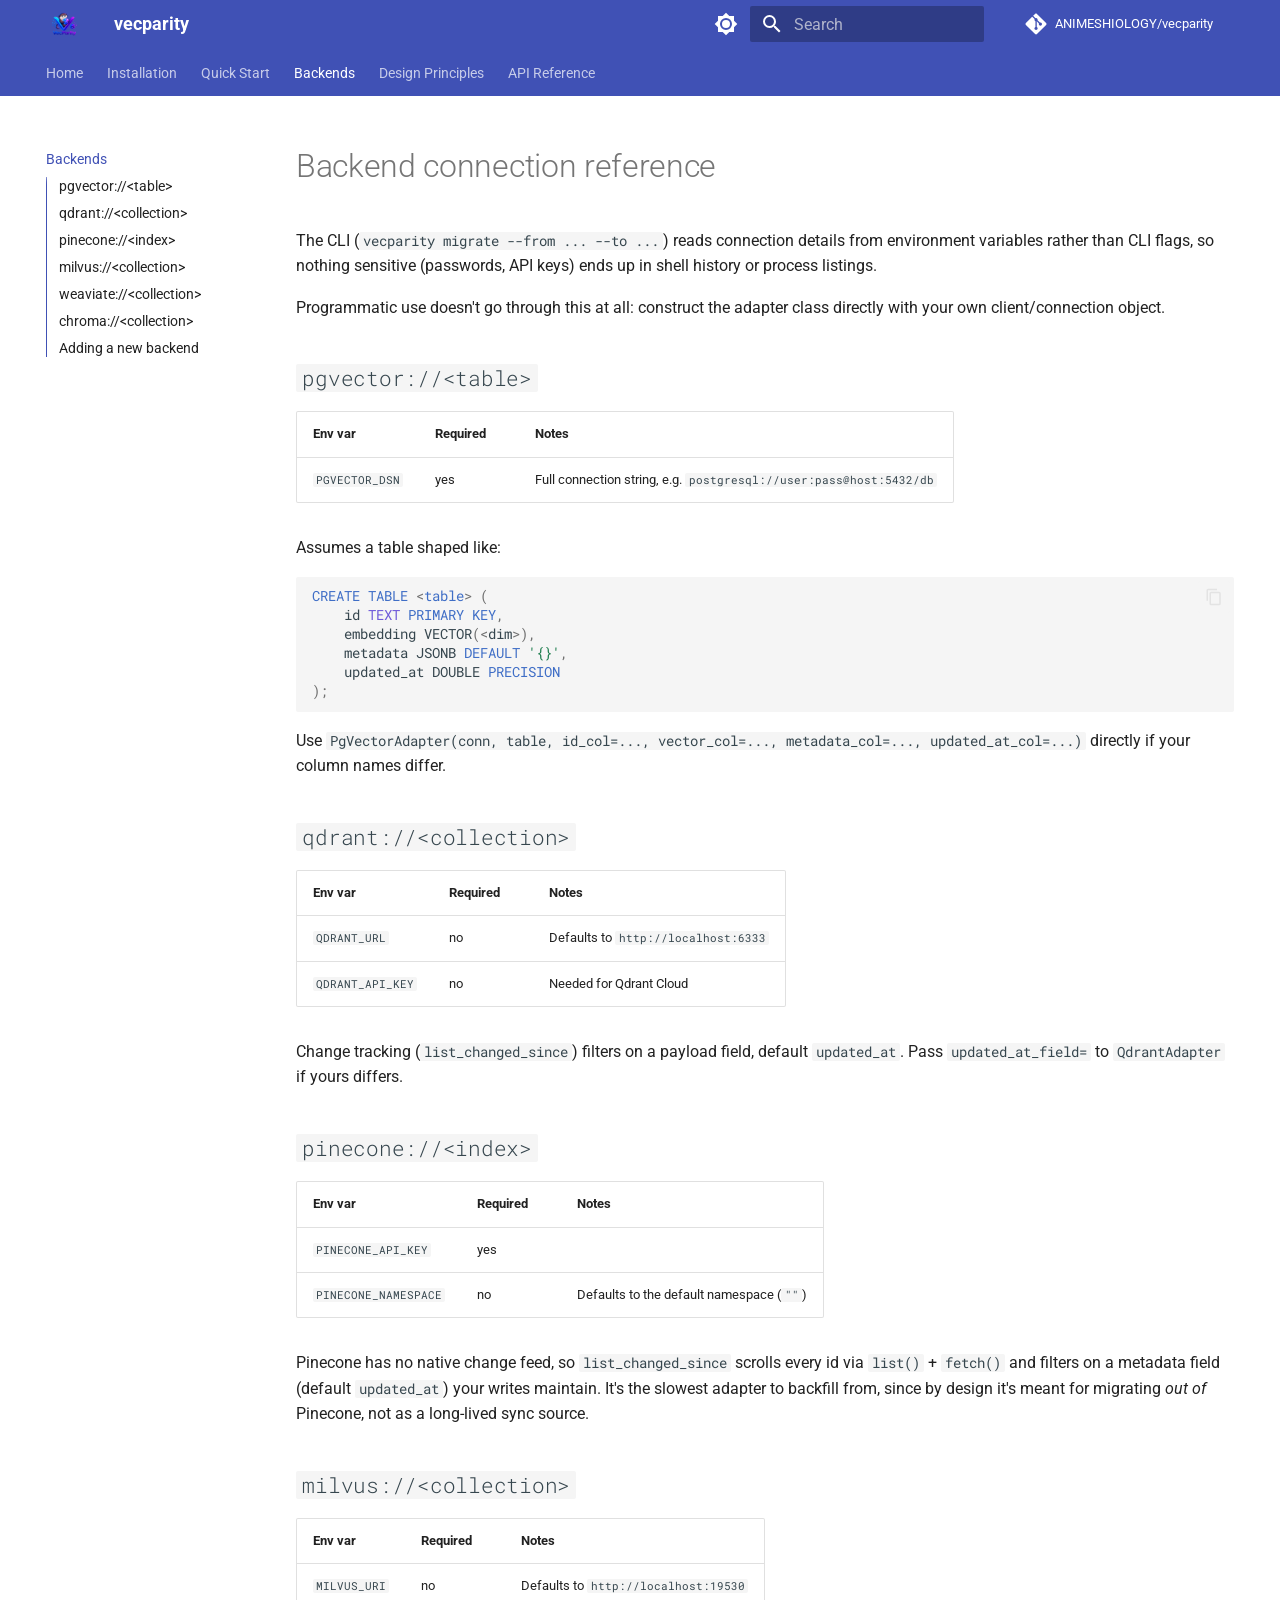
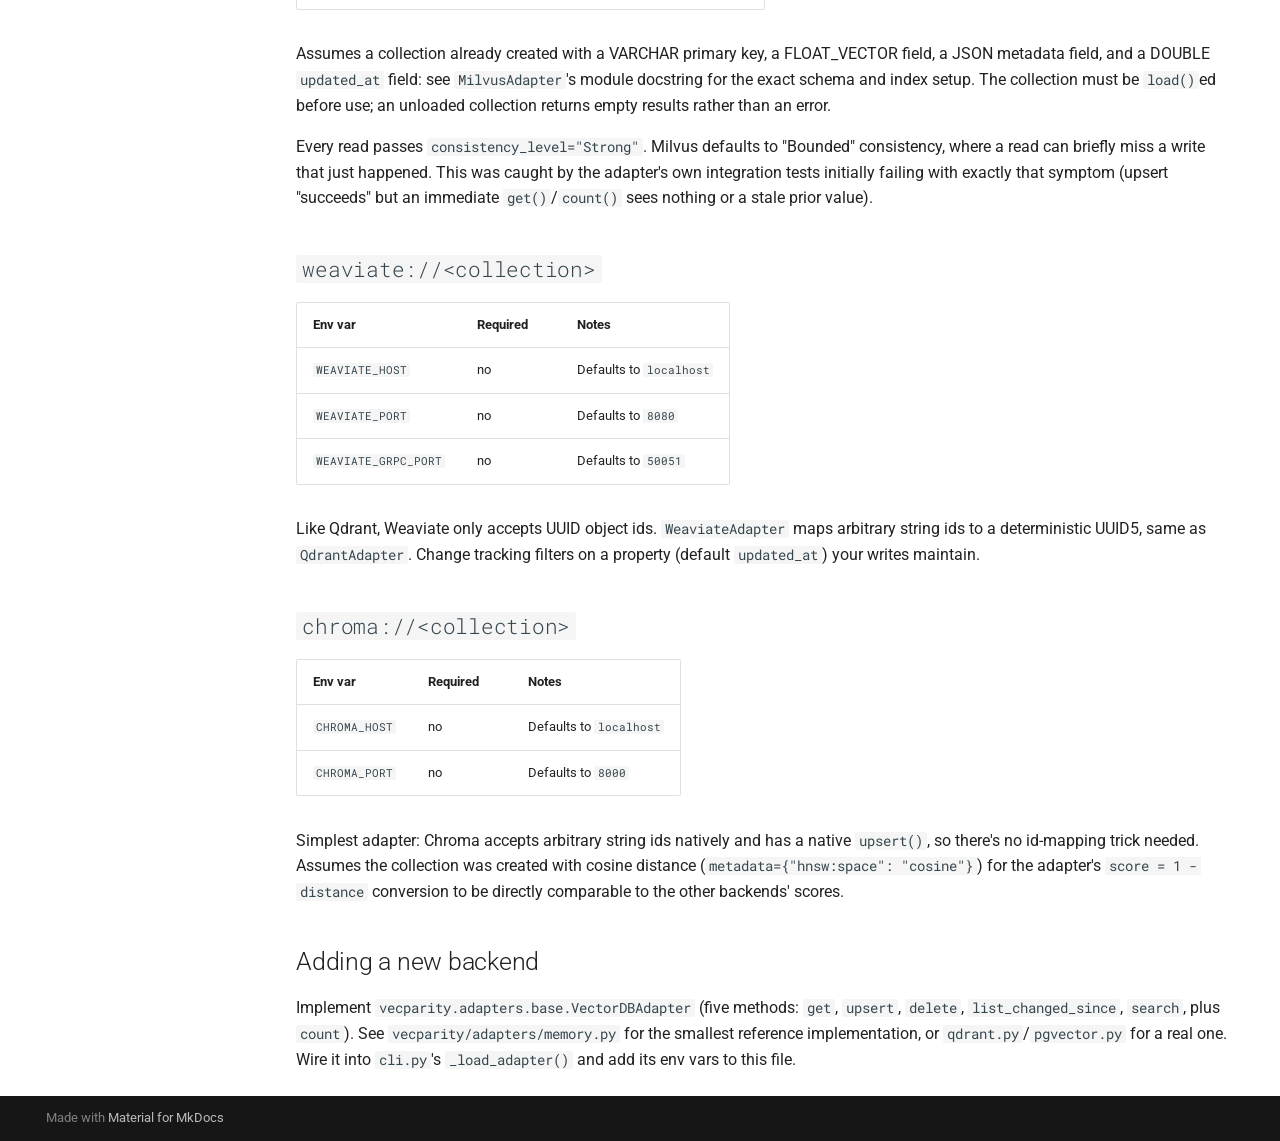
==== backends/index.html @ 11e12f4a "Deployed 9ae800c with MkDocs version: 1.6.1" ====
<!doctype html>
<html lang="en" class="no-js">
  <head>
    
      <meta charset="utf-8">
      <meta name="viewport" content="width=device-width,initial-scale=1">
      
      
      
        <link rel="canonical" href="https://animeshiology.github.io/vecparity/backends/">
      
      
        <link rel="prev" href="../quickstart/">
      
      
        <link rel="next" href="../design-principles/">
      
      
        
      
      
      <link rel="icon" href="../assets/vecparity_logo.png">
      <meta name="generator" content="mkdocs-1.6.1, mkdocs-material-9.7.7">
    
    
      
        <title>Backends - vecparity</title>
      
    
    
      <link rel="stylesheet" href="../assets/stylesheets/main.ec1eaa64.min.css">
      
        
        <link rel="stylesheet" href="../assets/stylesheets/palette.ab4e12ef.min.css">
      
      


    
    
      
    
    
      
        
        
        <link rel="preconnect" href="https://fonts.gstatic.com" crossorigin>
        <link rel="stylesheet" href="https://fonts.googleapis.com/css?family=Roboto:300,300i,400,400i,700,700i%7CRoboto+Mono:400,400i,700,700i&display=fallback">
        <style>:root{--md-text-font:"Roboto";--md-code-font:"Roboto Mono"}</style>
      
    
    
      <link rel="stylesheet" href="../assets/_mkdocstrings.css">
    
    <script>__md_scope=new URL("..",location),__md_hash=e=>[...e].reduce(((e,_)=>(e<<5)-e+_.charCodeAt(0)),0),__md_get=(e,_=localStorage,t=__md_scope)=>JSON.parse(_.getItem(t.pathname+"."+e)),__md_set=(e,_,t=localStorage,a=__md_scope)=>{try{t.setItem(a.pathname+"."+e,JSON.stringify(_))}catch(e){}}</script>
    
      

    
    
  </head>
  
  
    
    
      
    
    
    
    
    <body dir="ltr" data-md-color-scheme="default" data-md-color-primary="indigo" data-md-color-accent="indigo">
  
    
    <input class="md-toggle" data-md-toggle="drawer" type="checkbox" id="__drawer" autocomplete="off">
    <input class="md-toggle" data-md-toggle="search" type="checkbox" id="__search" autocomplete="off">
    <label class="md-overlay" for="__drawer"></label>
    <div data-md-component="skip">
      
        
        <a href="#backend-connection-reference" class="md-skip">
          Skip to content
        </a>
      
    </div>
    <div data-md-component="announce">
      
    </div>
    
    
      

<header class="md-header" data-md-component="header">
  <nav class="md-header__inner md-grid" aria-label="Header">
    <a href=".." title="vecparity" class="md-header__button md-logo" aria-label="vecparity" data-md-component="logo">
      
  <img src="../assets/vecparity_logo.png" alt="logo">

    </a>
    <label class="md-header__button md-icon" for="__drawer">
      
      <svg xmlns="http://www.w3.org/2000/svg" viewBox="0 0 24 24"><path d="M3 6h18v2H3zm0 5h18v2H3zm0 5h18v2H3z"/></svg>
    </label>
    <div class="md-header__title" data-md-component="header-title">
      <div class="md-header__ellipsis">
        <div class="md-header__topic">
          <span class="md-ellipsis">
            vecparity
          </span>
        </div>
        <div class="md-header__topic" data-md-component="header-topic">
          <span class="md-ellipsis">
            
              Backends
            
          </span>
        </div>
      </div>
    </div>
    
      
        <form class="md-header__option" data-md-component="palette">
  
    
    
    
    <input class="md-option" data-md-color-media="" data-md-color-scheme="default" data-md-color-primary="indigo" data-md-color-accent="indigo"  aria-label="Switch to dark mode"  type="radio" name="__palette" id="__palette_0">
    
      <label class="md-header__button md-icon" title="Switch to dark mode" for="__palette_1" hidden>
        <svg xmlns="http://www.w3.org/2000/svg" viewBox="0 0 24 24"><path d="M12 8a4 4 0 0 0-4 4 4 4 0 0 0 4 4 4 4 0 0 0 4-4 4 4 0 0 0-4-4m0 10a6 6 0 0 1-6-6 6 6 0 0 1 6-6 6 6 0 0 1 6 6 6 6 0 0 1-6 6m8-9.31V4h-4.69L12 .69 8.69 4H4v4.69L.69 12 4 15.31V20h4.69L12 23.31 15.31 20H20v-4.69L23.31 12z"/></svg>
      </label>
    
  
    
    
    
    <input class="md-option" data-md-color-media="" data-md-color-scheme="slate" data-md-color-primary="indigo" data-md-color-accent="indigo"  aria-label="Switch to light mode"  type="radio" name="__palette" id="__palette_1">
    
      <label class="md-header__button md-icon" title="Switch to light mode" for="__palette_0" hidden>
        <svg xmlns="http://www.w3.org/2000/svg" viewBox="0 0 24 24"><path d="M12 18c-.89 0-1.74-.2-2.5-.55C11.56 16.5 13 14.42 13 12s-1.44-4.5-3.5-5.45C10.26 6.2 11.11 6 12 6a6 6 0 0 1 6 6 6 6 0 0 1-6 6m8-9.31V4h-4.69L12 .69 8.69 4H4v4.69L.69 12 4 15.31V20h4.69L12 23.31 15.31 20H20v-4.69L23.31 12z"/></svg>
      </label>
    
  
</form>
      
    
    
      <script>var palette=__md_get("__palette");if(palette&&palette.color){if("(prefers-color-scheme)"===palette.color.media){var media=matchMedia("(prefers-color-scheme: light)"),input=document.querySelector(media.matches?"[data-md-color-media='(prefers-color-scheme: light)']":"[data-md-color-media='(prefers-color-scheme: dark)']");palette.color.media=input.getAttribute("data-md-color-media"),palette.color.scheme=input.getAttribute("data-md-color-scheme"),palette.color.primary=input.getAttribute("data-md-color-primary"),palette.color.accent=input.getAttribute("data-md-color-accent")}for(var[key,value]of Object.entries(palette.color))document.body.setAttribute("data-md-color-"+key,value)}</script>
    
    
    
      
      
        <label class="md-header__button md-icon" for="__search">
          
          <svg xmlns="http://www.w3.org/2000/svg" viewBox="0 0 24 24"><path d="M9.5 3A6.5 6.5 0 0 1 16 9.5c0 1.61-.59 3.09-1.56 4.23l.27.27h.79l5 5-1.5 1.5-5-5v-.79l-.27-.27A6.52 6.52 0 0 1 9.5 16 6.5 6.5 0 0 1 3 9.5 6.5 6.5 0 0 1 9.5 3m0 2C7 5 5 7 5 9.5S7 14 9.5 14 14 12 14 9.5 12 5 9.5 5"/></svg>
        </label>
        <div class="md-search" data-md-component="search" role="dialog">
  <label class="md-search__overlay" for="__search"></label>
  <div class="md-search__inner" role="search">
    <form class="md-search__form" name="search">
      <input type="text" class="md-search__input" name="query" aria-label="Search" placeholder="Search" autocapitalize="off" autocorrect="off" autocomplete="off" spellcheck="false" data-md-component="search-query" required>
      <label class="md-search__icon md-icon" for="__search">
        
        <svg xmlns="http://www.w3.org/2000/svg" viewBox="0 0 24 24"><path d="M9.5 3A6.5 6.5 0 0 1 16 9.5c0 1.61-.59 3.09-1.56 4.23l.27.27h.79l5 5-1.5 1.5-5-5v-.79l-.27-.27A6.52 6.52 0 0 1 9.5 16 6.5 6.5 0 0 1 3 9.5 6.5 6.5 0 0 1 9.5 3m0 2C7 5 5 7 5 9.5S7 14 9.5 14 14 12 14 9.5 12 5 9.5 5"/></svg>
        
        <svg xmlns="http://www.w3.org/2000/svg" viewBox="0 0 24 24"><path d="M20 11v2H8l5.5 5.5-1.42 1.42L4.16 12l7.92-7.92L13.5 5.5 8 11z"/></svg>
      </label>
      <nav class="md-search__options" aria-label="Search">
        
        <button type="reset" class="md-search__icon md-icon" title="Clear" aria-label="Clear" tabindex="-1">
          
          <svg xmlns="http://www.w3.org/2000/svg" viewBox="0 0 24 24"><path d="M19 6.41 17.59 5 12 10.59 6.41 5 5 6.41 10.59 12 5 17.59 6.41 19 12 13.41 17.59 19 19 17.59 13.41 12z"/></svg>
        </button>
      </nav>
      
    </form>
    <div class="md-search__output">
      <div class="md-search__scrollwrap" tabindex="0" data-md-scrollfix>
        <div class="md-search-result" data-md-component="search-result">
          <div class="md-search-result__meta">
            Initializing search
          </div>
          <ol class="md-search-result__list" role="presentation"></ol>
        </div>
      </div>
    </div>
  </div>
</div>
      
    
    
      <div class="md-header__source">
        <a href="https://github.com/ANIMESHIOLOGY/vecparity" title="Go to repository" class="md-source" data-md-component="source">
  <div class="md-source__icon md-icon">
    
    <svg xmlns="http://www.w3.org/2000/svg" viewBox="0 0 448 512"><!--! Font Awesome Free 7.1.0 by @fontawesome - https://fontawesome.com License - https://fontawesome.com/license/free (Icons: CC BY 4.0, Fonts: SIL OFL 1.1, Code: MIT License) Copyright 2025 Fonticons, Inc.--><path d="M439.6 236.1 244 40.5c-5.4-5.5-12.8-8.5-20.4-8.5s-15 3-20.4 8.4L162.5 81l51.5 51.5c27.1-9.1 52.7 16.8 43.4 43.7l49.7 49.7c34.2-11.8 61.2 31 35.5 56.7-26.5 26.5-70.2-2.9-56-37.3L240.3 199v121.9c25.3 12.5 22.3 41.8 9.1 55-6.4 6.4-15.2 10.1-24.3 10.1s-17.8-3.6-24.3-10.1c-17.6-17.6-11.1-46.9 11.2-56v-123c-20.8-8.5-24.6-30.7-18.6-45L142.6 101 8.5 235.1C3 240.6 0 247.9 0 255.5s3 15 8.5 20.4l195.6 195.7c5.4 5.4 12.7 8.4 20.4 8.4s15-3 20.4-8.4l194.7-194.7c5.4-5.4 8.4-12.8 8.4-20.4s-3-15-8.4-20.4"/></svg>
  </div>
  <div class="md-source__repository">
    ANIMESHIOLOGY/vecparity
  </div>
</a>
      </div>
    
  </nav>
  
</header>
    
    <div class="md-container" data-md-component="container">
      
      
        
          
            
<nav class="md-tabs" aria-label="Tabs" data-md-component="tabs">
  <div class="md-grid">
    <ul class="md-tabs__list">
      
        
  
  
  
  
    <li class="md-tabs__item">
      <a href=".." class="md-tabs__link">
        
  
  
    
  
  Home

      </a>
    </li>
  

      
        
  
  
  
  
    <li class="md-tabs__item">
      <a href="../installation/" class="md-tabs__link">
        
  
  
    
  
  Installation

      </a>
    </li>
  

      
        
  
  
  
  
    <li class="md-tabs__item">
      <a href="../quickstart/" class="md-tabs__link">
        
  
  
    
  
  Quick Start

      </a>
    </li>
  

      
        
  
  
  
    
  
  
    <li class="md-tabs__item md-tabs__item--active">
      <a href="./" class="md-tabs__link">
        
  
  
    
  
  Backends

      </a>
    </li>
  

      
        
  
  
  
  
    <li class="md-tabs__item">
      <a href="../design-principles/" class="md-tabs__link">
        
  
  
    
  
  Design Principles

      </a>
    </li>
  

      
        
  
  
  
  
    
    
      <li class="md-tabs__item">
        <a href="../api-reference/adapters/" class="md-tabs__link">
          
  
  
  API Reference

        </a>
      </li>
    
  

      
    </ul>
  </div>
</nav>
          
        
      
      <main class="md-main" data-md-component="main">
        <div class="md-main__inner md-grid">
          
            
              
              <div class="md-sidebar md-sidebar--primary" data-md-component="sidebar" data-md-type="navigation" >
                <div class="md-sidebar__scrollwrap">
                  <div class="md-sidebar__inner">
                    


  


  

<nav class="md-nav md-nav--primary md-nav--lifted md-nav--integrated" aria-label="Navigation" data-md-level="0">
  <label class="md-nav__title" for="__drawer">
    <a href=".." title="vecparity" class="md-nav__button md-logo" aria-label="vecparity" data-md-component="logo">
      
  <img src="../assets/vecparity_logo.png" alt="logo">

    </a>
    vecparity
  </label>
  
    <div class="md-nav__source">
      <a href="https://github.com/ANIMESHIOLOGY/vecparity" title="Go to repository" class="md-source" data-md-component="source">
  <div class="md-source__icon md-icon">
    
    <svg xmlns="http://www.w3.org/2000/svg" viewBox="0 0 448 512"><!--! Font Awesome Free 7.1.0 by @fontawesome - https://fontawesome.com License - https://fontawesome.com/license/free (Icons: CC BY 4.0, Fonts: SIL OFL 1.1, Code: MIT License) Copyright 2025 Fonticons, Inc.--><path d="M439.6 236.1 244 40.5c-5.4-5.5-12.8-8.5-20.4-8.5s-15 3-20.4 8.4L162.5 81l51.5 51.5c27.1-9.1 52.7 16.8 43.4 43.7l49.7 49.7c34.2-11.8 61.2 31 35.5 56.7-26.5 26.5-70.2-2.9-56-37.3L240.3 199v121.9c25.3 12.5 22.3 41.8 9.1 55-6.4 6.4-15.2 10.1-24.3 10.1s-17.8-3.6-24.3-10.1c-17.6-17.6-11.1-46.9 11.2-56v-123c-20.8-8.5-24.6-30.7-18.6-45L142.6 101 8.5 235.1C3 240.6 0 247.9 0 255.5s3 15 8.5 20.4l195.6 195.7c5.4 5.4 12.7 8.4 20.4 8.4s15-3 20.4-8.4l194.7-194.7c5.4-5.4 8.4-12.8 8.4-20.4s-3-15-8.4-20.4"/></svg>
  </div>
  <div class="md-source__repository">
    ANIMESHIOLOGY/vecparity
  </div>
</a>
    </div>
  
  <ul class="md-nav__list" data-md-scrollfix>
    
      
      
  
  
  
  
    <li class="md-nav__item">
      <a href=".." class="md-nav__link">
        
  
  
  <span class="md-ellipsis">
    
  
    Home
  

    
  </span>
  
  

      </a>
    </li>
  

    
      
      
  
  
  
  
    <li class="md-nav__item">
      <a href="../installation/" class="md-nav__link">
        
  
  
  <span class="md-ellipsis">
    
  
    Installation
  

    
  </span>
  
  

      </a>
    </li>
  

    
      
      
  
  
  
  
    <li class="md-nav__item">
      <a href="../quickstart/" class="md-nav__link">
        
  
  
  <span class="md-ellipsis">
    
  
    Quick Start
  

    
  </span>
  
  

      </a>
    </li>
  

    
      
      
  
  
    
  
  
  
    <li class="md-nav__item md-nav__item--active">
      
      <input class="md-nav__toggle md-toggle" type="checkbox" id="__toc">
      
      
        
      
      
        <label class="md-nav__link md-nav__link--active" for="__toc">
          
  
  
  <span class="md-ellipsis">
    
  
    Backends
  

    
  </span>
  
  

          <span class="md-nav__icon md-icon"></span>
        </label>
      
      <a href="./" class="md-nav__link md-nav__link--active">
        
  
  
  <span class="md-ellipsis">
    
  
    Backends
  

    
  </span>
  
  

      </a>
      
        

<nav class="md-nav md-nav--secondary" aria-label="Table of contents">
  
  
  
    
  
  
    <label class="md-nav__title" for="__toc">
      <span class="md-nav__icon md-icon"></span>
      Table of contents
    </label>
    <ul class="md-nav__list" data-md-component="toc" data-md-scrollfix>
      
        <li class="md-nav__item">
  <a href="#pgvectortable" class="md-nav__link">
    <span class="md-ellipsis">
      
        pgvector://&lt;table&gt;
      
    </span>
  </a>
  
</li>
      
        <li class="md-nav__item">
  <a href="#qdrantcollection" class="md-nav__link">
    <span class="md-ellipsis">
      
        qdrant://&lt;collection&gt;
      
    </span>
  </a>
  
</li>
      
        <li class="md-nav__item">
  <a href="#pineconeindex" class="md-nav__link">
    <span class="md-ellipsis">
      
        pinecone://&lt;index&gt;
      
    </span>
  </a>
  
</li>
      
        <li class="md-nav__item">
  <a href="#milvuscollection" class="md-nav__link">
    <span class="md-ellipsis">
      
        milvus://&lt;collection&gt;
      
    </span>
  </a>
  
</li>
      
        <li class="md-nav__item">
  <a href="#weaviatecollection" class="md-nav__link">
    <span class="md-ellipsis">
      
        weaviate://&lt;collection&gt;
      
    </span>
  </a>
  
</li>
      
        <li class="md-nav__item">
  <a href="#chromacollection" class="md-nav__link">
    <span class="md-ellipsis">
      
        chroma://&lt;collection&gt;
      
    </span>
  </a>
  
</li>
      
        <li class="md-nav__item">
  <a href="#adding-a-new-backend" class="md-nav__link">
    <span class="md-ellipsis">
      
        Adding a new backend
      
    </span>
  </a>
  
</li>
      
    </ul>
  
</nav>
      
    </li>
  

    
      
      
  
  
  
  
    <li class="md-nav__item">
      <a href="../design-principles/" class="md-nav__link">
        
  
  
  <span class="md-ellipsis">
    
  
    Design Principles
  

    
  </span>
  
  

      </a>
    </li>
  

    
      
      
  
  
  
  
    
    
    
    
      
      
        
      
    
    
    <li class="md-nav__item md-nav__item--nested">
      
        
        
          
        
        <input class="md-nav__toggle md-toggle md-toggle--indeterminate" type="checkbox" id="__nav_6" >
        
          
          <label class="md-nav__link" for="__nav_6" id="__nav_6_label" tabindex="0">
            
  
  
  <span class="md-ellipsis">
    
  
    API Reference
  

    
  </span>
  
  

            <span class="md-nav__icon md-icon"></span>
          </label>
        
        <nav class="md-nav" data-md-level="1" aria-labelledby="__nav_6_label" aria-expanded="false">
          <label class="md-nav__title" for="__nav_6">
            <span class="md-nav__icon md-icon"></span>
            
  
    API Reference
  

          </label>
          <ul class="md-nav__list" data-md-scrollfix>
            
              
                
  
  
  
  
    <li class="md-nav__item">
      <a href="../api-reference/adapters/" class="md-nav__link">
        
  
  
  <span class="md-ellipsis">
    
  
    adapters
  

    
  </span>
  
  

      </a>
    </li>
  

              
            
              
                
  
  
  
  
    <li class="md-nav__item">
      <a href="../api-reference/sync/" class="md-nav__link">
        
  
  
  <span class="md-ellipsis">
    
  
    sync
  

    
  </span>
  
  

      </a>
    </li>
  

              
            
              
                
  
  
  
  
    <li class="md-nav__item">
      <a href="../api-reference/verify/" class="md-nav__link">
        
  
  
  <span class="md-ellipsis">
    
  
    verify
  

    
  </span>
  
  

      </a>
    </li>
  

              
            
              
                
  
  
  
  
    <li class="md-nav__item">
      <a href="../api-reference/types/" class="md-nav__link">
        
  
  
  <span class="md-ellipsis">
    
  
    types
  

    
  </span>
  
  

      </a>
    </li>
  

              
            
          </ul>
        </nav>
      
    </li>
  

    
  </ul>
</nav>
                  </div>
                </div>
              </div>
            
            
          
          
            <div class="md-content" data-md-component="content">
              
              <article class="md-content__inner md-typeset">
                
                  


  
  


<h1 id="backend-connection-reference">Backend connection reference</h1>
<p>The CLI (<code>vecparity migrate --from ... --to ...</code>) reads connection details
from environment variables rather than CLI flags, so nothing sensitive
(passwords, API keys) ends up in shell history or process listings.</p>
<p>Programmatic use doesn't go through this at all: construct the adapter
class directly with your own client/connection object.</p>
<h2 id="pgvectortable"><code>pgvector://&lt;table&gt;</code></h2>
<table>
<thead>
<tr>
<th>Env var</th>
<th>Required</th>
<th>Notes</th>
</tr>
</thead>
<tbody>
<tr>
<td><code>PGVECTOR_DSN</code></td>
<td>yes</td>
<td>Full connection string, e.g. <code>postgresql://user:pass@host:5432/db</code></td>
</tr>
</tbody>
</table>
<p>Assumes a table shaped like:</p>
<div class="highlight"><pre><span></span><code><a id="__codelineno-0-1" name="__codelineno-0-1" href="#__codelineno-0-1"></a><span class="k">CREATE</span><span class="w"> </span><span class="k">TABLE</span><span class="w"> </span><span class="o">&lt;</span><span class="k">table</span><span class="o">&gt;</span><span class="w"> </span><span class="p">(</span>
<a id="__codelineno-0-2" name="__codelineno-0-2" href="#__codelineno-0-2"></a><span class="w">    </span><span class="n">id</span><span class="w"> </span><span class="nb">TEXT</span><span class="w"> </span><span class="k">PRIMARY</span><span class="w"> </span><span class="k">KEY</span><span class="p">,</span>
<a id="__codelineno-0-3" name="__codelineno-0-3" href="#__codelineno-0-3"></a><span class="w">    </span><span class="n">embedding</span><span class="w"> </span><span class="n">VECTOR</span><span class="p">(</span><span class="o">&lt;</span><span class="n">dim</span><span class="o">&gt;</span><span class="p">),</span>
<a id="__codelineno-0-4" name="__codelineno-0-4" href="#__codelineno-0-4"></a><span class="w">    </span><span class="n">metadata</span><span class="w"> </span><span class="n">JSONB</span><span class="w"> </span><span class="k">DEFAULT</span><span class="w"> </span><span class="s1">'{}'</span><span class="p">,</span>
<a id="__codelineno-0-5" name="__codelineno-0-5" href="#__codelineno-0-5"></a><span class="w">    </span><span class="n">updated_at</span><span class="w"> </span><span class="n">DOUBLE</span><span class="w"> </span><span class="k">PRECISION</span>
<a id="__codelineno-0-6" name="__codelineno-0-6" href="#__codelineno-0-6"></a><span class="p">);</span>
</code></pre></div>
<p>Use <code>PgVectorAdapter(conn, table, id_col=..., vector_col=..., metadata_col=..., updated_at_col=...)</code> directly if your column names differ.</p>
<h2 id="qdrantcollection"><code>qdrant://&lt;collection&gt;</code></h2>
<table>
<thead>
<tr>
<th>Env var</th>
<th>Required</th>
<th>Notes</th>
</tr>
</thead>
<tbody>
<tr>
<td><code>QDRANT_URL</code></td>
<td>no</td>
<td>Defaults to <code>http://localhost:6333</code></td>
</tr>
<tr>
<td><code>QDRANT_API_KEY</code></td>
<td>no</td>
<td>Needed for Qdrant Cloud</td>
</tr>
</tbody>
</table>
<p>Change tracking (<code>list_changed_since</code>) filters on a payload field, default
<code>updated_at</code>. Pass <code>updated_at_field=</code> to <code>QdrantAdapter</code> if yours differs.</p>
<h2 id="pineconeindex"><code>pinecone://&lt;index&gt;</code></h2>
<table>
<thead>
<tr>
<th>Env var</th>
<th>Required</th>
<th>Notes</th>
</tr>
</thead>
<tbody>
<tr>
<td><code>PINECONE_API_KEY</code></td>
<td>yes</td>
<td></td>
</tr>
<tr>
<td><code>PINECONE_NAMESPACE</code></td>
<td>no</td>
<td>Defaults to the default namespace (<code>""</code>)</td>
</tr>
</tbody>
</table>
<p>Pinecone has no native change feed, so <code>list_changed_since</code> scrolls every
id via <code>list()</code> + <code>fetch()</code> and filters on a metadata field (default
<code>updated_at</code>) your writes maintain. It's the slowest adapter to backfill
from, since by design it's meant for migrating <em>out of</em> Pinecone, not as
a long-lived sync source.</p>
<h2 id="milvuscollection"><code>milvus://&lt;collection&gt;</code></h2>
<table>
<thead>
<tr>
<th>Env var</th>
<th>Required</th>
<th>Notes</th>
</tr>
</thead>
<tbody>
<tr>
<td><code>MILVUS_URI</code></td>
<td>no</td>
<td>Defaults to <code>http://localhost:19530</code></td>
</tr>
</tbody>
</table>
<p>Assumes a collection already created with a VARCHAR primary key, a
FLOAT_VECTOR field, a JSON metadata field, and a DOUBLE <code>updated_at</code>
field: see <code>MilvusAdapter</code>'s module docstring for the exact schema and
index setup. The collection must be <code>load()</code>ed before use; an unloaded
collection returns empty results rather than an error.</p>
<p>Every read passes <code>consistency_level="Strong"</code>. Milvus defaults to
"Bounded" consistency, where a read can briefly miss a write that just
happened. This was caught by the adapter's own integration tests
initially failing with exactly that symptom (upsert "succeeds" but an
immediate <code>get()</code>/<code>count()</code> sees nothing or a stale prior value).</p>
<h2 id="weaviatecollection"><code>weaviate://&lt;collection&gt;</code></h2>
<table>
<thead>
<tr>
<th>Env var</th>
<th>Required</th>
<th>Notes</th>
</tr>
</thead>
<tbody>
<tr>
<td><code>WEAVIATE_HOST</code></td>
<td>no</td>
<td>Defaults to <code>localhost</code></td>
</tr>
<tr>
<td><code>WEAVIATE_PORT</code></td>
<td>no</td>
<td>Defaults to <code>8080</code></td>
</tr>
<tr>
<td><code>WEAVIATE_GRPC_PORT</code></td>
<td>no</td>
<td>Defaults to <code>50051</code></td>
</tr>
</tbody>
</table>
<p>Like Qdrant, Weaviate only accepts UUID object ids. <code>WeaviateAdapter</code>
maps arbitrary string ids to a deterministic UUID5, same as
<code>QdrantAdapter</code>. Change tracking filters on a property (default
<code>updated_at</code>) your writes maintain.</p>
<h2 id="chromacollection"><code>chroma://&lt;collection&gt;</code></h2>
<table>
<thead>
<tr>
<th>Env var</th>
<th>Required</th>
<th>Notes</th>
</tr>
</thead>
<tbody>
<tr>
<td><code>CHROMA_HOST</code></td>
<td>no</td>
<td>Defaults to <code>localhost</code></td>
</tr>
<tr>
<td><code>CHROMA_PORT</code></td>
<td>no</td>
<td>Defaults to <code>8000</code></td>
</tr>
</tbody>
</table>
<p>Simplest adapter: Chroma accepts arbitrary string ids natively and has
a native <code>upsert()</code>, so there's no id-mapping trick needed. Assumes the
collection was created with cosine distance (<code>metadata={"hnsw:space":
"cosine"}</code>) for the adapter's <code>score = 1 - distance</code> conversion to be
directly comparable to the other backends' scores.</p>
<h2 id="adding-a-new-backend">Adding a new backend</h2>
<p>Implement <code>vecparity.adapters.base.VectorDBAdapter</code> (five methods: <code>get</code>,
<code>upsert</code>, <code>delete</code>, <code>list_changed_since</code>, <code>search</code>, plus <code>count</code>). See
<code>vecparity/adapters/memory.py</code> for the smallest reference implementation,
or <code>qdrant.py</code>/<code>pgvector.py</code> for a real one. Wire it into <code>cli.py</code>'s
<code>_load_adapter()</code> and add its env vars to this file.</p>












                
              </article>
            </div>
          
          
<script>var target=document.getElementById(location.hash.slice(1));target&&target.name&&(target.checked=target.name.startsWith("__tabbed_"))</script>
        </div>
        
      </main>
      
        <footer class="md-footer">
  
  <div class="md-footer-meta md-typeset">
    <div class="md-footer-meta__inner md-grid">
      <div class="md-copyright">
  
  
    Made with
    <a href="https://squidfunk.github.io/mkdocs-material/" target="_blank" rel="noopener">
      Material for MkDocs
    </a>
  
</div>
      
    </div>
  </div>
</footer>
      
    </div>
    <div class="md-dialog" data-md-component="dialog">
      <div class="md-dialog__inner md-typeset"></div>
    </div>
    
    
    
      
      
      <script id="__config" type="application/json">{"annotate": null, "base": "..", "features": ["navigation.tabs", "navigation.sections", "navigation.expand", "toc.integrate", "content.code.copy"], "search": "../assets/javascripts/workers/search.2c215733.min.js", "tags": null, "translations": {"clipboard.copied": "Copied to clipboard", "clipboard.copy": "Copy to clipboard", "search.result.more.one": "1 more on this page", "search.result.more.other": "# more on this page", "search.result.none": "No matching documents", "search.result.one": "1 matching document", "search.result.other": "# matching documents", "search.result.placeholder": "Type to start searching", "search.result.term.missing": "Missing", "select.version": "Select version"}, "version": null}</script>
    
    
      <script src="../assets/javascripts/bundle.d7400e89.min.js"></script>
      
    
  </body>
</html>
---- assets/stylesheets/main.ec1eaa64.min.css ----
@charset "UTF-8";html{-webkit-text-size-adjust:none;-moz-text-size-adjust:none;text-size-adjust:none;box-sizing:border-box}*,:after,:before{box-sizing:inherit}@media (prefers-reduced-motion){*,:after,:before{transition:none!important}}body{margin:0}a,button,input,label{-webkit-tap-highlight-color:transparent}a{color:inherit;text-decoration:none}hr{border:0;box-sizing:initial;display:block;height:.05rem;overflow:visible;padding:0}small{font-size:80%}sub,sup{line-height:1em}img{border-style:none}table{border-collapse:initial;border-spacing:0}td,th{font-weight:400;vertical-align:top}button{background:#0000;border:0;font-family:inherit;font-size:inherit;margin:0;padding:0}input{border:0;outline:none}:root{--md-primary-fg-color:#4051b5;--md-primary-fg-color--light:#5d6cc0;--md-primary-fg-color--dark:#303fa1;--md-primary-bg-color:#fff;--md-primary-bg-color--light:#ffffffb3;--md-accent-fg-color:#526cfe;--md-accent-fg-color--transparent:#526cfe1a;--md-accent-bg-color:#fff;--md-accent-bg-color--light:#ffffffb3}[data-md-color-scheme=default]{color-scheme:light}[data-md-color-scheme=default] img[src$="#gh-dark-mode-only"],[data-md-color-scheme=default] img[src$="#only-dark"]{display:none}:root,[data-md-color-scheme=default]{--md-hue:225deg;--md-default-fg-color:#000000de;--md-default-fg-color--light:#0000008a;--md-default-fg-color--lighter:#00000052;--md-default-fg-color--lightest:#00000012;--md-default-bg-color:#fff;--md-default-bg-color--light:#ffffffb3;--md-default-bg-color--lighter:#ffffff4d;--md-default-bg-color--lightest:#ffffff1f;--md-code-fg-color:#36464e;--md-code-bg-color:#f5f5f5;--md-code-bg-color--light:#f5f5f5b3;--md-code-bg-color--lighter:#f5f5f54d;--md-code-hl-color:#4287ff;--md-code-hl-color--light:#4287ff1a;--md-code-hl-number-color:#d52a2a;--md-code-hl-special-color:#db1457;--md-code-hl-function-color:#a846b9;--md-code-hl-constant-color:#6e59d9;--md-code-hl-keyword-color:#3f6ec6;--md-code-hl-string-color:#1c7d4d;--md-code-hl-name-color:var(--md-code-fg-color);--md-code-hl-operator-color:var(--md-default-fg-color--light);--md-code-hl-punctuation-color:var(--md-default-fg-color--light);--md-code-hl-comment-color:var(--md-default-fg-color--light);--md-code-hl-generic-color:var(--md-default-fg-color--light);--md-code-hl-variable-color:var(--md-default-fg-color--light);--md-typeset-color:var(--md-default-fg-color);--md-typeset-a-color:var(--md-primary-fg-color);--md-typeset-del-color:#f5503d26;--md-typeset-ins-color:#0bd57026;--md-typeset-kbd-color:#fafafa;--md-typeset-kbd-accent-color:#fff;--md-typeset-kbd-border-color:#b8b8b8;--md-typeset-mark-color:#ffff0080;--md-typeset-table-color:#0000001f;--md-typeset-table-color--light:rgba(0,0,0,.035);--md-admonition-fg-color:var(--md-default-fg-color);--md-admonition-bg-color:var(--md-default-bg-color);--md-warning-fg-color:#000000de;--md-warning-bg-color:#ff9;--md-footer-fg-color:#fff;--md-footer-fg-color--light:#ffffffb3;--md-footer-fg-color--lighter:#ffffff73;--md-footer-bg-color:#000000de;--md-footer-bg-color--dark:#00000052;--md-shadow-z1:0 0.2rem 0.5rem #0000000d,0 0 0.05rem #0000001a;--md-shadow-z2:0 0.2rem 0.5rem #0000001a,0 0 0.05rem #00000040;--md-shadow-z3:0 0.2rem 0.5rem #0003,0 0 0.05rem #00000059}.md-icon svg{fill:currentcolor;display:block;height:1.2rem;width:1.2rem}body{-webkit-font-smoothing:antialiased;-moz-osx-font-smoothing:grayscale;--md-text-font-family:var(--md-text-font,_),-apple-system,BlinkMacSystemFont,Helvetica,Arial,sans-serif;--md-code-font-family:var(--md-code-font,_),SFMono-Regular,Consolas,Menlo,monospace}aside,body,input{font-feature-settings:"kern","liga";color:var(--md-typeset-color);font-family:var(--md-text-font-family)}code,kbd,pre{font-feature-settings:"kern";font-family:var(--md-code-font-family)}:root{--md-typeset-table-sort-icon:url('data:image/svg+xml;charset=utf-8,<svg xmlns="http://www.w3.org/2000/svg" viewBox="0 0 24 24"><path d="m18 21-4-4h3V7h-3l4-4 4 4h-3v10h3M2 19v-2h10v2M2 13v-2h7v2M2 7V5h4v2z"/></svg>');--md-typeset-table-sort-icon--asc:url('data:image/svg+xml;charset=utf-8,<svg xmlns="http://www.w3.org/2000/svg" viewBox="0 0 24 24"><path d="M19 17h3l-4 4-4-4h3V3h2M2 17h10v2H2M6 5v2H2V5m0 6h7v2H2z"/></svg>');--md-typeset-table-sort-icon--desc:url('data:image/svg+xml;charset=utf-8,<svg xmlns="http://www.w3.org/2000/svg" viewBox="0 0 24 24"><path d="M19 7h3l-4-4-4 4h3v14h2M2 17h10v2H2M6 5v2H2V5m0 6h7v2H2z"/></svg>')}.md-typeset{-webkit-print-color-adjust:exact;color-adjust:exact;font-size:.8rem;line-height:1.6;overflow-wrap:break-word}@media print{.md-typeset{font-size:.68rem}}.md-typeset blockquote,.md-typeset dl,.md-typeset figure,.md-typeset ol,.md-typeset pre,.md-typeset ul{margin-bottom:1em;margin-top:1em}.md-typeset h1{color:var(--md-default-fg-color--light);font-size:2em;line-height:1.3;margin:0 0 1.25em}.md-typeset h1,.md-typeset h2{font-weight:300;letter-spacing:-.01em}.md-typeset h2{font-size:1.5625em;line-height:1.4;margin:1.6em 0 .64em}.md-typeset h3{font-size:1.25em;font-weight:400;letter-spacing:-.01em;line-height:1.5;margin:1.6em 0 .8em}.md-typeset h2+h3{margin-top:.8em}.md-typeset h4{font-weight:700;letter-spacing:-.01em;margin:1em 0}.md-typeset h5,.md-typeset h6{color:var(--md-default-fg-color--light);font-size:.8em;font-weight:700;letter-spacing:-.01em;margin:1.25em 0}.md-typeset h5{text-transform:uppercase}.md-typeset h5 code{text-transform:none}.md-typeset hr{border-bottom:.05rem solid var(--md-default-fg-color--lightest);display:flow-root;margin:1.5em 0}.md-typeset a{color:var(--md-typeset-a-color);word-break:break-word}.md-typeset a,.md-typeset a:before{transition:color 125ms}.md-typeset a:focus,.md-typeset a:hover{color:var(--md-accent-fg-color)}.md-typeset a:focus code,.md-typeset a:hover code{background-color:var(--md-accent-fg-color--transparent);color:var(--md-accent-fg-color)}.md-typeset a code{color:var(--md-typeset-a-color)}.md-typeset a.focus-visible{outline-color:var(--md-accent-fg-color);outline-offset:.2rem}.md-typeset code,.md-typeset kbd,.md-typeset pre{color:var(--md-code-fg-color);direction:ltr;font-variant-ligatures:none;transition:background-color 125ms}@media print{.md-typeset code,.md-typeset kbd,.md-typeset pre{white-space:pre-wrap}}.md-typeset code{background-color:var(--md-code-bg-color);border-radius:.1rem;-webkit-box-decoration-break:clone;box-decoration-break:clone;font-size:.85em;padding:0 .2941176471em;transition:color 125ms,background-color 125ms;word-break:break-word}.md-typeset code:not(.focus-visible){-webkit-tap-highlight-color:transparent;outline:none}.md-typeset pre{display:flow-root;line-height:1.4;position:relative}.md-typeset pre>code{-webkit-box-decoration-break:slice;box-decoration-break:slice;box-shadow:none;display:block;margin:0;outline-color:var(--md-accent-fg-color);overflow:auto;padding:.7720588235em 1.1764705882em;scrollbar-color:var(--md-default-fg-color--lighter) #0000;scrollbar-width:thin;touch-action:auto;word-break:normal}.md-typeset pre>code:hover{scrollbar-color:var(--md-accent-fg-color) #0000}.md-typeset pre>code::-webkit-scrollbar{height:.2rem;width:.2rem}.md-typeset pre>code::-webkit-scrollbar-thumb{background-color:var(--md-default-fg-color--lighter)}.md-typeset pre>code::-webkit-scrollbar-thumb:hover{background-color:var(--md-accent-fg-color)}.md-typeset kbd{background-color:var(--md-typeset-kbd-color);border-radius:.1rem;box-shadow:0 .1rem 0 .05rem var(--md-typeset-kbd-border-color),0 .1rem 0 var(--md-typeset-kbd-border-color),0 -.1rem .2rem var(--md-typeset-kbd-accent-color) inset;color:var(--md-default-fg-color);display:inline-block;font-size:.75em;padding:0 .6666666667em;vertical-align:text-top;word-break:break-word}.md-typeset mark{background-color:var(--md-typeset-mark-color);-webkit-box-decoration-break:clone;box-decoration-break:clone;color:inherit;word-break:break-word}.md-typeset abbr{cursor:help;text-decoration:none}.md-typeset [data-preview],.md-typeset abbr{border-bottom:.05rem dotted var(--md-default-fg-color--light)}.md-typeset small{opacity:.75}[dir=ltr] .md-typeset sub,[dir=ltr] .md-typeset sup{margin-left:.078125em}[dir=rtl] .md-typeset sub,[dir=rtl] .md-typeset sup{margin-right:.078125em}[dir=ltr] .md-typeset blockquote{padding-left:.6rem}[dir=rtl] .md-typeset blockquote{padding-right:.6rem}[dir=ltr] .md-typeset blockquote{border-left:.2rem solid var(--md-default-fg-color--lighter)}[dir=rtl] .md-typeset blockquote{border-right:.2rem solid var(--md-default-fg-color--lighter)}.md-typeset blockquote{color:var(--md-default-fg-color--light);margin-left:0;margin-right:0}.md-typeset ul{list-style-type:disc}.md-typeset ul[type]{list-style-type:revert-layer}[dir=ltr] .md-typeset ol,[dir=ltr] .md-typeset ul{margin-left:.625em}[dir=rtl] .md-typeset ol,[dir=rtl] .md-typeset ul{margin-right:.625em}.md-typeset ol,.md-typeset ul{padding:0}.md-typeset ol:not([hidden]),.md-typeset ul:not([hidden]){display:flow-root}.md-typeset ol ol,.md-typeset ul ol{list-style-type:lower-alpha}.md-typeset ol ol ol,.md-typeset ul ol ol{list-style-type:lower-roman}.md-typeset ol ol ol ol,.md-typeset ul ol ol ol{list-style-type:upper-alpha}.md-typeset ol ol ol ol ol,.md-typeset ul ol ol ol ol{list-style-type:upper-roman}.md-typeset ol[type],.md-typeset ul[type]{list-style-type:revert-layer}[dir=ltr] .md-typeset ol li,[dir=ltr] .md-typeset ul li{margin-left:1.25em}[dir=rtl] .md-typeset ol li,[dir=rtl] .md-typeset ul li{margin-right:1.25em}.md-typeset ol li,.md-typeset ul li{margin-bottom:.5em}.md-typeset ol li blockquote,.md-typeset ol li p,.md-typeset ul li blockquote,.md-typeset ul li p{margin:.5em 0}.md-typeset ol li:last-child,.md-typeset ul li:last-child{margin-bottom:0}[dir=ltr] .md-typeset ol li ol,[dir=ltr] .md-typeset ol li ul,[dir=ltr] .md-typeset ul li ol,[dir=ltr] .md-typeset ul li ul{margin-left:.625em}[dir=rtl] .md-typeset ol li ol,[dir=rtl] .md-typeset ol li ul,[dir=rtl] .md-typeset ul li ol,[dir=rtl] .md-typeset ul li ul{margin-right:.625em}.md-typeset ol li ol,.md-typeset ol li ul,.md-typeset ul li ol,.md-typeset ul li ul{margin-bottom:.5em;margin-top:.5em}[dir=ltr] .md-typeset dd{margin-left:1.875em}[dir=rtl] .md-typeset dd{margin-right:1.875em}.md-typeset dd{margin-bottom:1.5em;margin-top:1em}.md-typeset img,.md-typeset svg,.md-typeset video{height:auto;max-width:100%}.md-typeset img[align=left]{margin:1em 1em 1em 0}.md-typeset img[align=right]{margin:1em 0 1em 1em}.md-typeset img[align]:only-child{margin-top:0}.md-typeset figure{display:flow-root;margin:1em auto;max-width:100%;text-align:center;width:fit-content}.md-typeset figure img{display:block;margin:0 auto}.md-typeset figcaption{font-style:italic;margin:1em auto;max-width:24rem}.md-typeset iframe{max-width:100%}.md-typeset table:not([class]){background-color:var(--md-default-bg-color);border:.05rem solid var(--md-typeset-table-color);border-radius:.1rem;display:inline-block;font-size:.64rem;max-width:100%;overflow:auto;touch-action:auto}@media print{.md-typeset table:not([class]){display:table}}.md-typeset table:not([class])+*{margin-top:1.5em}.md-typeset table:not([class]) td>:first-child,.md-typeset table:not([class]) th>:first-child{margin-top:0}.md-typeset table:not([class]) td>:last-child,.md-typeset table:not([class]) th>:last-child{margin-bottom:0}.md-typeset table:not([class]) td:not([align]),.md-typeset table:not([class]) th:not([align]){text-align:left}[dir=rtl] .md-typeset table:not([class]) td:not([align]),[dir=rtl] .md-typeset table:not([class]) th:not([align]){text-align:right}.md-typeset table:not([class]) th{font-weight:700;min-width:5rem;padding:.9375em 1.25em;vertical-align:top}.md-typeset table:not([class]) td{border-top:.05rem solid var(--md-typeset-table-color);padding:.9375em 1.25em;vertical-align:top}.md-typeset table:not([class]) tbody tr{transition:background-color 125ms}.md-typeset table:not([class]) tbody tr:hover{background-color:var(--md-typeset-table-color--light);box-shadow:0 .05rem 0 var(--md-default-bg-color) inset}.md-typeset table:not([class]) a{word-break:normal}.md-typeset table th[role=columnheader]{cursor:pointer}[dir=ltr] .md-typeset table th[role=columnheader]:after{margin-left:.5em}[dir=rtl] .md-typeset table th[role=columnheader]:after{margin-right:.5em}.md-typeset table th[role=columnheader]:after{content:"";display:inline-block;height:1.2em;-webkit-mask-image:var(--md-typeset-table-sort-icon);mask-image:var(--md-typeset-table-sort-icon);-webkit-mask-repeat:no-repeat;mask-repeat:no-repeat;-webkit-mask-size:contain;mask-size:contain;transition:background-color 125ms;vertical-align:text-bottom;width:1.2em}.md-typeset table th[role=columnheader]:hover:after{background-color:var(--md-default-fg-color--lighter)}.md-typeset table th[role=columnheader][aria-sort=ascending]:after{background-color:var(--md-default-fg-color--light);-webkit-mask-image:var(--md-typeset-table-sort-icon--asc);mask-image:var(--md-typeset-table-sort-icon--asc)}.md-typeset table th[role=columnheader][aria-sort=descending]:after{background-color:var(--md-default-fg-color--light);-webkit-mask-image:var(--md-typeset-table-sort-icon--desc);mask-image:var(--md-typeset-table-sort-icon--desc)}.md-typeset__scrollwrap{margin:1em -.8rem;overflow-x:auto;touch-action:auto}.md-typeset__table{display:inline-block;margin-bottom:.5em;padding:0 .8rem}@media print{.md-typeset__table{display:block}}html .md-typeset__table table{display:table;margin:0;overflow:hidden;width:100%}@media screen and (max-width:44.984375em){.md-content__inner>pre{margin:1em -.8rem}.md-content__inner>pre code{border-radius:0}}.md-typeset .md-author{border-radius:100%;display:block;flex-shrink:0;height:1.6rem;overflow:hidden;position:relative;transition:color 125ms,transform 125ms;width:1.6rem}.md-typeset .md-author img{display:block}.md-typeset .md-author--more{background:var(--md-default-fg-color--lightest);color:var(--md-default-fg-color--lighter);font-size:.6rem;font-weight:700;line-height:1.6rem;text-align:center}.md-typeset .md-author--long{height:2.4rem;width:2.4rem}.md-typeset a.md-author{transform:scale(1)}.md-typeset a.md-author img{border-radius:100%;filter:grayscale(100%) opacity(75%);transition:filter 125ms}.md-typeset a.md-author:focus,.md-typeset a.md-author:hover{transform:scale(1.1);z-index:1}.md-typeset a.md-author:focus img,.md-typeset a.md-author:hover img{filter:grayscale(0)}.md-banner{background-color:var(--md-footer-bg-color);color:var(--md-footer-fg-color);overflow:auto}@media print{.md-banner{display:none}}.md-banner--warning{background-color:var(--md-warning-bg-color);color:var(--md-warning-fg-color)}.md-banner__inner{font-size:.7rem;margin:.6rem auto;padding:0 .8rem}[dir=ltr] .md-banner__button{float:right}[dir=rtl] .md-banner__button{float:left}.md-banner__button{color:inherit;cursor:pointer;transition:opacity .25s}.no-js .md-banner__button{display:none}.md-banner__button:hover{opacity:.7}html{font-size:125%;height:100%;overflow-x:hidden}@media screen and (min-width:100em){html{font-size:137.5%}}@media screen and (min-width:125em){html{font-size:150%}}body{background-color:var(--md-default-bg-color);display:flex;flex-direction:column;font-size:.5rem;min-height:100%;position:relative;width:100%}@media print{body{display:block}}@media screen and (max-width:59.984375em){body[data-md-scrolllock]{position:fixed}}.md-grid{margin-left:auto;margin-right:auto;max-width:61rem}.md-container{display:flex;flex-direction:column;flex-grow:1}@media print{.md-container{display:block}}.md-main{flex-grow:1}.md-main__inner{display:flex;height:100%;margin-top:1.5rem}.md-ellipsis{overflow:hidden;text-overflow:ellipsis}.md-toggle{display:none}.md-option{height:0;opacity:0;position:absolute;width:0}.md-option:checked+label:not([hidden]){display:block}.md-option.focus-visible+label{outline-color:var(--md-accent-fg-color);outline-style:auto}.md-skip{background-color:var(--md-default-fg-color);border-radius:.1rem;color:var(--md-default-bg-color);font-size:.64rem;margin:.5rem;opacity:0;outline-color:var(--md-accent-fg-color);padding:.3rem .5rem;position:fixed;transform:translateY(.4rem);z-index:-1}.md-skip:focus{opacity:1;transform:translateY(0);transition:transform .25s cubic-bezier(.4,0,.2,1),opacity 175ms 75ms;z-index:10}@page{margin:25mm}:root{--md-clipboard-icon:url('data:image/svg+xml;charset=utf-8,<svg xmlns="http://www.w3.org/2000/svg" viewBox="0 0 24 24"><path d="M19 21H8V7h11m0-2H8a2 2 0 0 0-2 2v14a2 2 0 0 0 2 2h11a2 2 0 0 0 2-2V7a2 2 0 0 0-2-2m-3-4H4a2 2 0 0 0-2 2v14h2V3h12z"/></svg>')}.md-clipboard{border-radius:.1rem;color:var(--md-default-fg-color--lightest);cursor:pointer;height:1.5em;outline-color:var(--md-accent-fg-color);outline-offset:.1rem;transition:color .25s;width:1.5em;z-index:1}@media print{.md-clipboard{display:none}}.md-clipboard:not(.focus-visible){-webkit-tap-highlight-color:transparent;outline:none}:hover>.md-clipboard{color:var(--md-default-fg-color--light)}.md-clipboard:focus,.md-clipboard:hover{color:var(--md-accent-fg-color)}.md-clipboard:after{background-color:currentcolor;content:"";display:block;height:1.125em;margin:0 auto;-webkit-mask-image:var(--md-clipboard-icon);mask-image:var(--md-clipboard-icon);-webkit-mask-position:center;mask-position:center;-webkit-mask-repeat:no-repeat;mask-repeat:no-repeat;-webkit-mask-size:contain;mask-size:contain;width:1.125em}.md-clipboard--inline{cursor:pointer}.md-clipboard--inline code{transition:color .25s,background-color .25s}.md-clipboard--inline:focus code,.md-clipboard--inline:hover code{background-color:var(--md-accent-fg-color--transparent);color:var(--md-accent-fg-color)}:root{--md-code-select-icon:url('data:image/svg+xml;charset=utf-8,<svg xmlns="http://www.w3.org/2000/svg" viewBox="0 0 24 24"><path d="M19 19h-4v2h4c1.1 0 2-.9 2-2v-4h-2m0-12h-4v2h4v4h2V5c0-1.1-.9-2-2-2M5 5h4V3H5c-1.1 0-2 .9-2 2v4h2m0 6H3v4c0 1.1.9 2 2 2h4v-2H5zm2-4h2v2H7zm4 0h2v2h-2zm4 0h2v2h-2zM7 7h2v2H7zm4 0h2v2h-2zm4 0h2v2h-2zm-8 8h2v2H7zm4 0h2v2h-2zm4 0h2v2h-2z"/></svg>');--md-code-copy-icon:url('data:image/svg+xml;charset=utf-8,<svg xmlns="http://www.w3.org/2000/svg" viewBox="0 0 24 24"><path d="M19 21H8V7h11m0-2H8a2 2 0 0 0-2 2v14a2 2 0 0 0 2 2h11a2 2 0 0 0 2-2V7a2 2 0 0 0-2-2m-3-4H4a2 2 0 0 0-2 2v14h2V3h12z"/></svg>')}.md-typeset .md-code__content{display:grid}.md-code__nav{background-color:var(--md-code-bg-color--lighter);border-radius:.1rem;display:flex;gap:.2rem;padding:.2rem;position:absolute;right:.25em;top:.25em;transition:background-color .25s;z-index:1}:hover>.md-code__nav{background-color:var(--md-code-bg-color--light)}.md-code__button{color:var(--md-default-fg-color--lightest);cursor:pointer;display:block;height:1.5em;outline-color:var(--md-accent-fg-color);outline-offset:.1rem;transition:color .25s;width:1.5em}:hover>*>.md-code__button{color:var(--md-default-fg-color--light)}.md-code__button.focus-visible,.md-code__button:hover{color:var(--md-accent-fg-color)}.md-code__button--active{color:var(--md-default-fg-color)!important}.md-code__button:after{background-color:currentcolor;content:"";display:block;height:1.125em;margin:0 auto;-webkit-mask-position:center;mask-position:center;-webkit-mask-repeat:no-repeat;mask-repeat:no-repeat;-webkit-mask-size:contain;mask-size:contain;width:1.125em}.md-code__button[data-md-type=select]:after{-webkit-mask-image:var(--md-code-select-icon);mask-image:var(--md-code-select-icon)}.md-code__button[data-md-type=copy]:after{-webkit-mask-image:var(--md-code-copy-icon);mask-image:var(--md-code-copy-icon)}@keyframes consent{0%{opacity:0;transform:translateY(100%)}to{opacity:1;transform:translateY(0)}}@keyframes overlay{0%{opacity:0}to{opacity:1}}.md-consent__overlay{animation:overlay .25s both;-webkit-backdrop-filter:blur(.1rem);backdrop-filter:blur(.1rem);background-color:#0000008a;height:100%;opacity:1;position:fixed;top:0;width:100%;z-index:5}.md-consent__inner{animation:consent .5s cubic-bezier(.1,.7,.1,1) both;background-color:var(--md-default-bg-color);border:0;border-radius:.1rem;bottom:0;box-shadow:0 0 .2rem #0000001a,0 .2rem .4rem #0003;max-height:100%;overflow:auto;padding:0;position:fixed;width:100%;z-index:5}.md-consent__form{padding:.8rem}.md-consent__settings{display:none;margin:1em 0}input:checked+.md-consent__settings{display:block}.md-consent__controls{margin-bottom:.8rem}.md-typeset .md-consent__controls .md-button{display:inline}@media screen and (max-width:44.984375em){.md-typeset .md-consent__controls .md-button{display:block;margin-top:.4rem;text-align:center;width:100%}}.md-consent label{cursor:pointer}.md-content{flex-grow:1;min-width:0}.md-content__inner{margin:0 .8rem 1.2rem;padding-top:.6rem}@media screen and (min-width:76.25em){[dir=ltr] .md-sidebar--primary:not([hidden])~.md-content>.md-content__inner{margin-left:1.2rem}[dir=ltr] .md-sidebar--secondary:not([hidden])~.md-content>.md-content__inner,[dir=rtl] .md-sidebar--primary:not([hidden])~.md-content>.md-content__inner{margin-right:1.2rem}[dir=rtl] .md-sidebar--secondary:not([hidden])~.md-content>.md-content__inner{margin-left:1.2rem}}.md-content__inner:before{content:"";display:block;height:.4rem}.md-content__inner>:last-child{margin-bottom:0}[dir=ltr] .md-content__button{float:right}[dir=rtl] .md-content__button{float:left}[dir=ltr] .md-content__button{margin-left:.4rem}[dir=rtl] .md-content__button{margin-right:.4rem}.md-content__button{margin:.4rem 0;padding:0}@media print{.md-content__button{display:none}}.md-typeset .md-content__button{color:var(--md-default-fg-color--lighter)}.md-content__button svg{display:inline;vertical-align:top}[dir=rtl] .md-content__button svg{transform:scaleX(-1)}[dir=ltr] .md-dialog{right:.8rem}[dir=rtl] .md-dialog{left:.8rem}.md-dialog{background-color:var(--md-default-fg-color);border-radius:.1rem;bottom:.8rem;box-shadow:var(--md-shadow-z3);min-width:11.1rem;opacity:0;padding:.4rem .6rem;pointer-events:none;position:fixed;transform:translateY(100%);transition:transform 0ms .4s,opacity .4s;z-index:4}@media print{.md-dialog{display:none}}.md-dialog--active{opacity:1;pointer-events:auto;transform:translateY(0);transition:transform .4s cubic-bezier(.075,.85,.175,1),opacity .4s}.md-dialog__inner{color:var(--md-default-bg-color);font-size:.7rem}.md-feedback{margin:2em 0 1em;text-align:center}.md-feedback fieldset{border:none;margin:0;padding:0}.md-feedback__title{font-weight:700;margin:1em auto}.md-feedback__inner{position:relative}.md-feedback__list{display:flex;flex-wrap:wrap;place-content:baseline center;position:relative}.md-feedback__list:hover .md-icon:not(:disabled){color:var(--md-default-fg-color--lighter)}:disabled .md-feedback__list{min-height:1.8rem}.md-feedback__icon{color:var(--md-default-fg-color--light);cursor:pointer;flex-shrink:0;margin:0 .1rem;transition:color 125ms}.md-feedback__icon:not(:disabled).md-icon:hover{color:var(--md-accent-fg-color)}.md-feedback__icon:disabled{color:var(--md-default-fg-color--lightest);pointer-events:none}.md-feedback__note{opacity:0;position:relative;transform:translateY(.4rem);transition:transform .4s cubic-bezier(.1,.7,.1,1),opacity .15s}.md-feedback__note>*{margin:0 auto;max-width:16rem}:disabled .md-feedback__note{opacity:1;transform:translateY(0)}@media print{.md-feedback{display:none}}.md-footer{background-color:var(--md-footer-bg-color);color:var(--md-footer-fg-color)}@media print{.md-footer{display:none}}.md-footer__inner{justify-content:space-between;overflow:auto;padding:.2rem}.md-footer__inner:not([hidden]){display:flex}.md-footer__link{align-items:end;display:flex;flex-grow:0.01;margin-bottom:.4rem;margin-top:1rem;max-width:100%;outline-color:var(--md-accent-fg-color);overflow:hidden;transition:opacity .25s}.md-footer__link:focus,.md-footer__link:hover{opacity:.7}[dir=rtl] .md-footer__link svg{transform:scaleX(-1)}@media screen and (max-width:44.984375em){.md-footer__link--prev{flex-shrink:0}.md-footer__link--prev .md-footer__title{display:none}}[dir=ltr] .md-footer__link--next{margin-left:auto}[dir=rtl] .md-footer__link--next{margin-right:auto}.md-footer__link--next{text-align:right}[dir=rtl] .md-footer__link--next{text-align:left}.md-footer__title{flex-grow:1;font-size:.9rem;margin-bottom:.7rem;max-width:calc(100% - 2.4rem);padding:0 1rem;white-space:nowrap}.md-footer__button{margin:.2rem;padding:.4rem}.md-footer__direction{font-size:.64rem;opacity:.7}.md-footer-meta{background-color:var(--md-footer-bg-color--dark)}.md-footer-meta__inner{display:flex;flex-wrap:wrap;justify-content:space-between;padding:.2rem}html .md-footer-meta.md-typeset a{color:var(--md-footer-fg-color--light)}html .md-footer-meta.md-typeset a:focus,html .md-footer-meta.md-typeset a:hover{color:var(--md-footer-fg-color)}.md-copyright{color:var(--md-footer-fg-color--lighter);font-size:.64rem;margin:auto .6rem;padding:.4rem 0;width:100%}@media screen and (min-width:45em){.md-copyright{width:auto}}.md-copyright__highlight{color:var(--md-footer-fg-color--light)}.md-social{display:inline-flex;gap:.2rem;margin:0 .4rem;padding:.2rem 0 .6rem}@media screen and (min-width:45em){.md-social{padding:.6rem 0}}.md-social__link{display:inline-block;height:1.6rem;text-align:center;width:1.6rem}.md-social__link:before{line-height:1.9}.md-social__link svg{fill:currentcolor;max-height:.8rem;vertical-align:-25%}.md-typeset .md-button{border:.1rem solid;border-radius:.1rem;color:var(--md-primary-fg-color);cursor:pointer;display:inline-block;font-weight:700;padding:.625em 2em;transition:color 125ms,background-color 125ms,border-color 125ms}.md-typeset .md-button--primary{background-color:var(--md-primary-fg-color);border-color:var(--md-primary-fg-color);color:var(--md-primary-bg-color)}.md-typeset .md-button:focus,.md-typeset .md-button:hover{background-color:var(--md-accent-fg-color);border-color:var(--md-accent-fg-color);color:var(--md-accent-bg-color)}[dir=ltr] .md-typeset .md-input{border-top-left-radius:.1rem}[dir=ltr] .md-typeset .md-input,[dir=rtl] .md-typeset .md-input{border-top-right-radius:.1rem}[dir=rtl] .md-typeset .md-input{border-top-left-radius:.1rem}.md-typeset .md-input{border-bottom:.1rem solid var(--md-default-fg-color--lighter);box-shadow:var(--md-shadow-z1);font-size:.8rem;height:1.8rem;padding:0 .6rem;transition:border .25s,box-shadow .25s}.md-typeset .md-input:focus,.md-typeset .md-input:hover{border-bottom-color:var(--md-accent-fg-color);box-shadow:var(--md-shadow-z2)}.md-typeset .md-input--stretch{width:100%}.md-header{background-color:var(--md-primary-fg-color);box-shadow:0 0 .2rem #0000,0 .2rem .4rem #0000;color:var(--md-primary-bg-color);display:block;left:0;position:sticky;right:0;top:0;z-index:4}@media print{.md-header{display:none}}.md-header[hidden]{transform:translateY(-100%);transition:transform .25s cubic-bezier(.8,0,.6,1),box-shadow .25s}.md-header--shadow{box-shadow:0 0 .2rem #0000001a,0 .2rem .4rem #0003;transition:transform .25s cubic-bezier(.1,.7,.1,1),box-shadow .25s}.md-header__inner{align-items:center;display:flex;padding:0 .2rem}.md-header__button{color:currentcolor;cursor:pointer;margin:.2rem;outline-color:var(--md-accent-fg-color);padding:.4rem;position:relative;transition:opacity .25s;vertical-align:middle;z-index:1}.md-header__button:hover{opacity:.7}.md-header__button:not([hidden]){display:inline-block}.md-header__button:not(.focus-visible){-webkit-tap-highlight-color:transparent;outline:none}.md-header__button.md-logo{margin:.2rem;padding:.4rem}@media screen and (max-width:76.234375em){.md-header__button.md-logo{display:none}}.md-header__button.md-logo img,.md-header__button.md-logo svg{fill:currentcolor;display:block;height:1.2rem;width:auto}@media screen and (min-width:60em){.md-header__button[for=__search]{display:none}}.no-js .md-header__button[for=__search]{display:none}[dir=rtl] .md-header__button[for=__search] svg{transform:scaleX(-1)}@media screen and (min-width:76.25em){.md-header__button[for=__drawer]{display:none}}.md-header__topic{display:flex;max-width:100%;position:absolute;transition:transform .4s cubic-bezier(.1,.7,.1,1),opacity .15s;white-space:nowrap}.md-header__topic+.md-header__topic{opacity:0;pointer-events:none;transform:translateX(1.25rem);transition:transform .4s cubic-bezier(1,.7,.1,.1),opacity .15s;z-index:-1}[dir=rtl] .md-header__topic+.md-header__topic{transform:translateX(-1.25rem)}.md-header__topic:first-child{font-weight:700}[dir=ltr] .md-header__title{margin-left:1rem;margin-right:.4rem}[dir=rtl] .md-header__title{margin-left:.4rem;margin-right:1rem}.md-header__title{flex-grow:1;font-size:.9rem;height:2.4rem;line-height:2.4rem}.md-header__title--active .md-header__topic{opacity:0;pointer-events:none;transform:translateX(-1.25rem);transition:transform .4s cubic-bezier(1,.7,.1,.1),opacity .15s;z-index:-1}[dir=rtl] .md-header__title--active .md-header__topic{transform:translateX(1.25rem)}.md-header__title--active .md-header__topic+.md-header__topic{opacity:1;pointer-events:auto;transform:translateX(0);transition:transform .4s cubic-bezier(.1,.7,.1,1),opacity .15s;z-index:0}.md-header__title>.md-header__ellipsis{height:100%;position:relative;width:100%}.md-header__option{display:flex;flex-shrink:0;max-width:100%;transition:max-width 0ms .25s,opacity .25s .25s;white-space:nowrap}[data-md-toggle=search]:checked~.md-header .md-header__option{max-width:0;opacity:0;transition:max-width 0ms,opacity 0ms}.md-header__option>input{bottom:0}.md-header__source{display:none}@media screen and (min-width:60em){[dir=ltr] .md-header__source{margin-left:1rem}[dir=rtl] .md-header__source{margin-right:1rem}.md-header__source{display:block;max-width:11.7rem;width:11.7rem}}@media screen and (min-width:76.25em){[dir=ltr] .md-header__source{margin-left:1.4rem}[dir=rtl] .md-header__source{margin-right:1.4rem}}.md-meta{color:var(--md-default-fg-color--light);font-size:.7rem;line-height:1.3}.md-meta__list{display:inline-flex;flex-wrap:wrap;list-style:none;margin:0;padding:0}.md-meta__item:not(:last-child):after{content:"·";margin-left:.2rem;margin-right:.2rem}.md-meta__link{color:var(--md-typeset-a-color)}.md-meta__link:focus,.md-meta__link:hover{color:var(--md-accent-fg-color)}.md-draft{background-color:#ff1744;border-radius:.125em;color:#fff;display:inline-block;font-weight:700;padding-left:.5714285714em;padding-right:.5714285714em}:root{--md-nav-icon--prev:url('data:image/svg+xml;charset=utf-8,<svg xmlns="http://www.w3.org/2000/svg" viewBox="0 0 24 24"><path d="M20 11v2H8l5.5 5.5-1.42 1.42L4.16 12l7.92-7.92L13.5 5.5 8 11z"/></svg>');--md-nav-icon--next:url('data:image/svg+xml;charset=utf-8,<svg xmlns="http://www.w3.org/2000/svg" viewBox="0 0 24 24"><path d="M8.59 16.58 13.17 12 8.59 7.41 10 6l6 6-6 6z"/></svg>');--md-toc-icon:url('data:image/svg+xml;charset=utf-8,<svg xmlns="http://www.w3.org/2000/svg" viewBox="0 0 24 24"><path d="M3 9h14V7H3zm0 4h14v-2H3zm0 4h14v-2H3zm16 0h2v-2h-2zm0-10v2h2V7zm0 6h2v-2h-2z"/></svg>')}.md-nav{font-size:.7rem;line-height:1.3}.md-nav__title{color:var(--md-default-fg-color--light);display:block;font-weight:700;overflow:hidden;padding:0 .6rem;text-overflow:ellipsis}.md-nav__title .md-nav__button{display:none}.md-nav__title .md-nav__button img{height:100%;width:auto}.md-nav__title .md-nav__button.md-logo img,.md-nav__title .md-nav__button.md-logo svg{fill:currentcolor;display:block;height:2.4rem;max-width:100%;object-fit:contain;width:auto}.md-nav__list{list-style:none;margin:0;padding:0}.md-nav__link{align-items:flex-start;display:flex;gap:.4rem;margin-top:.625em;scroll-snap-align:start;transition:color 125ms}.md-nav__link--passed,.md-nav__link--passed code{color:var(--md-default-fg-color--light)}.md-nav__item .md-nav__link--active,.md-nav__item .md-nav__link--active code{color:var(--md-typeset-a-color)}.md-nav__link .md-ellipsis{position:relative}.md-nav__link .md-ellipsis code{word-break:normal}[dir=ltr] .md-nav__link .md-icon:last-child{margin-left:auto}[dir=rtl] .md-nav__link .md-icon:last-child{margin-right:auto}.md-nav__link .md-typeset{font-size:.7rem;line-height:1.3}.md-nav__link svg{fill:currentcolor;flex-shrink:0;height:1.3em;position:relative}.md-nav__link[for]:focus,.md-nav__link[for]:hover,.md-nav__link[href]:focus,.md-nav__link[href]:hover{color:var(--md-accent-fg-color);cursor:pointer}.md-nav__link[for]:focus code,.md-nav__link[for]:hover code,.md-nav__link[href]:focus code,.md-nav__link[href]:hover code{background-color:var(--md-accent-fg-color--transparent);color:var(--md-accent-fg-color)}.md-nav__link.focus-visible{outline-color:var(--md-accent-fg-color);outline-offset:.2rem}.md-nav--primary .md-nav__link[for=__toc]{display:none}.md-nav--primary .md-nav__link[for=__toc] .md-icon:after{background-color:currentcolor;display:block;height:100%;-webkit-mask-image:var(--md-toc-icon);mask-image:var(--md-toc-icon);width:100%}.md-nav--primary .md-nav__link[for=__toc]~.md-nav{display:none}.md-nav__container>.md-nav__link{margin-top:0}.md-nav__container>.md-nav__link:first-child{flex-grow:1;min-width:0}.md-nav__icon{flex-shrink:0}.md-nav__source{display:none}@media screen and (max-width:76.234375em){.md-nav--primary,.md-nav--primary .md-nav{background-color:var(--md-default-bg-color);display:flex;flex-direction:column;height:100%;left:0;position:absolute;right:0;top:0;z-index:1}.md-nav--primary .md-nav__item,.md-nav--primary .md-nav__title{font-size:.8rem;line-height:1.5}.md-nav--primary .md-nav__title{background-color:var(--md-default-fg-color--lightest);color:var(--md-default-fg-color--light);cursor:pointer;height:5.6rem;line-height:2.4rem;padding:3rem .8rem .2rem;position:relative;white-space:nowrap}[dir=ltr] .md-nav--primary .md-nav__title .md-nav__icon{left:.4rem}[dir=rtl] .md-nav--primary .md-nav__title .md-nav__icon{right:.4rem}.md-nav--primary .md-nav__title .md-nav__icon{display:block;height:1.2rem;margin:.2rem;position:absolute;top:.4rem;width:1.2rem}.md-nav--primary .md-nav__title .md-nav__icon:after{background-color:currentcolor;content:"";display:block;height:100%;-webkit-mask-image:var(--md-nav-icon--prev);mask-image:var(--md-nav-icon--prev);-webkit-mask-position:center;mask-position:center;-webkit-mask-repeat:no-repeat;mask-repeat:no-repeat;-webkit-mask-size:contain;mask-size:contain;width:100%}.md-nav--primary .md-nav__title~.md-nav__list{background-color:var(--md-default-bg-color);box-shadow:0 .05rem 0 var(--md-default-fg-color--lightest) inset;overflow-y:auto;scroll-snap-type:y mandatory;touch-action:pan-y}.md-nav--primary .md-nav__title~.md-nav__list>:first-child{border-top:0}.md-nav--primary .md-nav__title[for=__drawer]{background-color:var(--md-primary-fg-color);color:var(--md-primary-bg-color);font-weight:700}.md-nav--primary .md-nav__title .md-logo{display:block;left:.2rem;margin:.2rem;padding:.4rem;position:absolute;right:.2rem;top:.2rem}.md-nav--primary .md-nav__list{flex:1}.md-nav--primary .md-nav__item{border-top:.05rem solid var(--md-default-fg-color--lightest)}.md-nav--primary .md-nav__item--active>.md-nav__link{color:var(--md-typeset-a-color)}.md-nav--primary .md-nav__item--active>.md-nav__link:focus,.md-nav--primary .md-nav__item--active>.md-nav__link:hover{color:var(--md-accent-fg-color)}.md-nav--primary .md-nav__link{margin-top:0;padding:.6rem .8rem}.md-nav--primary .md-nav__link svg{margin-top:.1em}.md-nav--primary .md-nav__link>.md-nav__link{padding:0}[dir=ltr] .md-nav--primary .md-nav__link .md-nav__icon{margin-right:-.2rem}[dir=rtl] .md-nav--primary .md-nav__link .md-nav__icon{margin-left:-.2rem}.md-nav--primary .md-nav__link .md-nav__icon{font-size:1.2rem;height:1.2rem;width:1.2rem}.md-nav--primary .md-nav__link .md-nav__icon:after{background-color:currentcolor;content:"";display:block;height:100%;-webkit-mask-image:var(--md-nav-icon--next);mask-image:var(--md-nav-icon--next);-webkit-mask-position:center;mask-position:center;-webkit-mask-repeat:no-repeat;mask-repeat:no-repeat;-webkit-mask-size:contain;mask-size:contain;width:100%}[dir=rtl] .md-nav--primary .md-nav__icon:after{transform:scale(-1)}.md-nav--primary .md-nav--secondary .md-nav{background-color:initial;position:static}[dir=ltr] .md-nav--primary .md-nav--secondary .md-nav .md-nav__link{padding-left:1.4rem}[dir=rtl] .md-nav--primary .md-nav--secondary .md-nav .md-nav__link{padding-right:1.4rem}[dir=ltr] .md-nav--primary .md-nav--secondary .md-nav .md-nav .md-nav__link{padding-left:2rem}[dir=rtl] .md-nav--primary .md-nav--secondary .md-nav .md-nav .md-nav__link{padding-right:2rem}[dir=ltr] .md-nav--primary .md-nav--secondary .md-nav .md-nav .md-nav .md-nav__link{padding-left:2.6rem}[dir=rtl] .md-nav--primary .md-nav--secondary .md-nav .md-nav .md-nav .md-nav__link{padding-right:2.6rem}[dir=ltr] .md-nav--primary .md-nav--secondary .md-nav .md-nav .md-nav .md-nav .md-nav__link{padding-left:3.2rem}[dir=rtl] .md-nav--primary .md-nav--secondary .md-nav .md-nav .md-nav .md-nav .md-nav__link{padding-right:3.2rem}.md-nav--secondary{background-color:initial}.md-nav__toggle~.md-nav{display:flex;opacity:0;transform:translateX(100%);transition:transform .25s cubic-bezier(.8,0,.6,1),opacity 125ms 50ms}[dir=rtl] .md-nav__toggle~.md-nav{transform:translateX(-100%)}.md-nav__toggle:checked~.md-nav{opacity:1;transform:translateX(0);transition:transform .25s cubic-bezier(.4,0,.2,1),opacity 125ms 125ms}.md-nav__toggle:checked~.md-nav>.md-nav__list{backface-visibility:hidden}}@media screen and (max-width:59.984375em){.md-nav--primary .md-nav__link[for=__toc]{display:flex}.md-nav--primary .md-nav__link[for=__toc] .md-icon:after{content:""}.md-nav--primary .md-nav__link[for=__toc]+.md-nav__link{display:none}.md-nav--primary .md-nav__link[for=__toc]~.md-nav{display:flex}.md-nav__source{background-color:var(--md-primary-fg-color--dark);color:var(--md-primary-bg-color);display:block;padding:0 .2rem}}@media screen and (min-width:60em) and (max-width:76.234375em){.md-nav--integrated .md-nav__link[for=__toc]{display:flex}.md-nav--integrated .md-nav__link[for=__toc] .md-icon:after{content:""}.md-nav--integrated .md-nav__link[for=__toc]+.md-nav__link{display:none}.md-nav--integrated .md-nav__link[for=__toc]~.md-nav{display:flex}}@media screen and (min-width:60em){.md-nav{margin-bottom:-.4rem}.md-nav--secondary .md-nav__title{background:var(--md-default-bg-color);box-shadow:0 0 .4rem .4rem var(--md-default-bg-color);position:sticky;top:0;z-index:1}.md-nav--secondary .md-nav__title[for=__toc]{scroll-snap-align:start}.md-nav--secondary .md-nav__title .md-nav__icon{display:none}[dir=ltr] .md-nav--secondary .md-nav__list{padding-left:.6rem}[dir=rtl] .md-nav--secondary .md-nav__list{padding-right:.6rem}.md-nav--secondary .md-nav__list{padding-bottom:.4rem}[dir=ltr] .md-nav--secondary .md-nav__item>.md-nav__link{margin-right:.4rem}[dir=rtl] .md-nav--secondary .md-nav__item>.md-nav__link{margin-left:.4rem}}@media screen and (min-width:76.25em){.md-nav{margin-bottom:-.4rem;transition:max-height .25s cubic-bezier(.86,0,.07,1)}.md-nav--primary .md-nav__title{background:var(--md-default-bg-color);box-shadow:0 0 .4rem .4rem var(--md-default-bg-color);position:sticky;top:0;z-index:1}.md-nav--primary .md-nav__title[for=__drawer]{scroll-snap-align:start}.md-nav--primary .md-nav__title .md-nav__icon{display:none}[dir=ltr] .md-nav--primary .md-nav__list{padding-left:.6rem}[dir=rtl] .md-nav--primary .md-nav__list{padding-right:.6rem}.md-nav--primary .md-nav__list{padding-bottom:.4rem}[dir=ltr] .md-nav--primary .md-nav__item>.md-nav__link{margin-right:.4rem}[dir=rtl] .md-nav--primary .md-nav__item>.md-nav__link{margin-left:.4rem}.md-nav__toggle~.md-nav{display:grid;grid-template-rows:minmax(.4rem,0fr);opacity:0;transition:grid-template-rows .25s cubic-bezier(.86,0,.07,1),opacity .25s,visibility 0ms .25s;visibility:collapse}.md-nav__toggle~.md-nav>.md-nav__list{overflow:hidden}.md-nav__toggle.md-toggle--indeterminate~.md-nav,.md-nav__toggle:checked~.md-nav{grid-template-rows:minmax(.4rem,1fr);opacity:1;transition:grid-template-rows .25s cubic-bezier(.86,0,.07,1),opacity .15s .1s,visibility 0ms;visibility:visible}.md-nav__toggle.md-toggle--indeterminate~.md-nav{transition:none}.md-nav__item--nested>.md-nav>.md-nav__title{display:none}.md-nav__item--section{display:block;margin:1.25em 0}.md-nav__item--section:last-child{margin-bottom:0}.md-nav__item--section>.md-nav__link{font-weight:700}.md-nav__item--section>.md-nav__link[for]{color:var(--md-default-fg-color--light)}.md-nav__item--section>.md-nav__link:not(.md-nav__container){pointer-events:none}.md-nav__item--section>.md-nav__link .md-icon,.md-nav__item--section>.md-nav__link>[for]{display:none}[dir=ltr] .md-nav__item--section>.md-nav{margin-left:-.6rem}[dir=rtl] .md-nav__item--section>.md-nav{margin-right:-.6rem}.md-nav__item--section>.md-nav{display:block;opacity:1;visibility:visible}.md-nav__item--section>.md-nav>.md-nav__list>.md-nav__item{padding:0}.md-nav__icon{border-radius:100%;height:.9rem;transition:background-color .25s;width:.9rem}.md-nav__icon:hover{background-color:var(--md-accent-fg-color--transparent)}.md-nav__icon:after{background-color:currentcolor;border-radius:100%;content:"";display:inline-block;height:100%;-webkit-mask-image:var(--md-nav-icon--next);mask-image:var(--md-nav-icon--next);-webkit-mask-position:center;mask-position:center;-webkit-mask-repeat:no-repeat;mask-repeat:no-repeat;-webkit-mask-size:contain;mask-size:contain;transition:transform .25s;vertical-align:-.1rem;width:100%}[dir=rtl] .md-nav__icon:after{transform:rotate(180deg)}.md-nav__item--nested .md-nav__toggle:checked~.md-nav__link .md-nav__icon:after,.md-nav__item--nested .md-toggle--indeterminate~.md-nav__link .md-nav__icon:after{transform:rotate(90deg)}.md-nav--lifted>.md-nav__list>.md-nav__item,.md-nav--lifted>.md-nav__title{display:none}.md-nav--lifted>.md-nav__list>.md-nav__item--active{display:block}.md-nav--lifted>.md-nav__list>.md-nav__item--active>.md-nav__link{background:var(--md-default-bg-color);box-shadow:0 0 .4rem .4rem var(--md-default-bg-color);margin-top:0;position:sticky;top:0;z-index:1}.md-nav--lifted>.md-nav__list>.md-nav__item--active>.md-nav__link:not(.md-nav__container){pointer-events:none}.md-nav--lifted>.md-nav__list>.md-nav__item--active.md-nav__item--section{margin:0}[dir=ltr] .md-nav--lifted>.md-nav__list>.md-nav__item>.md-nav:not(.md-nav--secondary){margin-left:-.6rem}[dir=rtl] .md-nav--lifted>.md-nav__list>.md-nav__item>.md-nav:not(.md-nav--secondary){margin-right:-.6rem}.md-nav--lifted>.md-nav__list>.md-nav__item>[for]{color:var(--md-default-fg-color--light)}.md-nav--lifted .md-nav[data-md-level="1"]{grid-template-rows:minmax(.4rem,1fr);opacity:1;visibility:visible}[dir=ltr] .md-nav--integrated>.md-nav__list>.md-nav__item--active .md-nav--secondary{border-left:.05rem solid var(--md-primary-fg-color)}[dir=rtl] .md-nav--integrated>.md-nav__list>.md-nav__item--active .md-nav--secondary{border-right:.05rem solid var(--md-primary-fg-color)}.md-nav--integrated>.md-nav__list>.md-nav__item--active .md-nav--secondary{display:block;margin-bottom:1.25em;opacity:1;visibility:visible}.md-nav--integrated>.md-nav__list>.md-nav__item--active .md-nav--secondary>.md-nav__list{overflow:visible;padding-bottom:0}.md-nav--integrated>.md-nav__list>.md-nav__item--active .md-nav--secondary>.md-nav__title{display:none}}.md-pagination{font-size:.8rem;font-weight:700;gap:.4rem}.md-pagination,.md-pagination>*{align-items:center;display:flex;justify-content:center}.md-pagination>*{border-radius:.2rem;height:1.8rem;min-width:1.8rem;text-align:center}.md-pagination__current{background-color:var(--md-default-fg-color--lightest);color:var(--md-default-fg-color--light)}.md-pagination__link{transition:color 125ms,background-color 125ms}.md-pagination__link:focus,.md-pagination__link:hover{background-color:var(--md-accent-fg-color--transparent);color:var(--md-accent-fg-color)}.md-pagination__link:focus svg,.md-pagination__link:hover svg{color:var(--md-accent-fg-color)}.md-pagination__link.focus-visible{outline-color:var(--md-accent-fg-color);outline-offset:.2rem}.md-pagination__link svg{fill:currentcolor;color:var(--md-default-fg-color--lighter);display:block;max-height:100%;width:1.2rem}:root{--md-path-icon:url('data:image/svg+xml;charset=utf-8,<svg xmlns="http://www.w3.org/2000/svg" viewBox="0 0 24 24"><path d="M8.59 16.58 13.17 12 8.59 7.41 10 6l6 6-6 6z"/></svg>')}.md-path{font-size:.7rem;margin:0 .8rem;overflow:auto;padding-top:1.2rem}.md-path:not([hidden]){display:block}@media screen and (min-width:76.25em){.md-path{margin:0 1.2rem}}.md-path__list{align-items:center;display:flex;gap:.2rem;list-style:none;margin:0;padding:0}.md-path__item:not(:first-child){display:inline-flex;gap:.2rem;white-space:nowrap}.md-path__item:not(:first-child):before{background-color:var(--md-default-fg-color--lighter);content:"";display:inline;height:.8rem;-webkit-mask-image:var(--md-path-icon);mask-image:var(--md-path-icon);width:.8rem}.md-path__link{align-items:center;color:var(--md-default-fg-color--light);display:flex}.md-path__link:focus,.md-path__link:hover{color:var(--md-accent-fg-color)}:root{--md-post-pin-icon:url('data:image/svg+xml;charset=utf-8,<svg xmlns="http://www.w3.org/2000/svg" viewBox="0 0 24 24"><path d="M16 12V4h1V2H7v2h1v8l-2 2v2h5.2v6h1.6v-6H18v-2z"/></svg>')}.md-post__back{border-bottom:.05rem solid var(--md-default-fg-color--lightest);margin-bottom:1.2rem;padding-bottom:1.2rem}@media screen and (max-width:76.234375em){.md-post__back{display:none}}[dir=rtl] .md-post__back svg{transform:scaleX(-1)}.md-post__authors{display:flex;flex-direction:column;gap:.6rem;margin:0 .6rem 1.2rem}.md-post .md-post__meta a{transition:color 125ms}.md-post .md-post__meta a:focus,.md-post .md-post__meta a:hover{color:var(--md-accent-fg-color)}.md-post__title{color:var(--md-default-fg-color--light);font-weight:700}.md-post--excerpt{margin-bottom:3.2rem}.md-post--excerpt .md-post__header{align-items:center;display:flex;gap:.6rem;min-height:1.6rem}.md-post--excerpt .md-post__authors{align-items:center;display:inline-flex;flex-direction:row;gap:.2rem;margin:0;min-height:2.4rem}[dir=ltr] .md-post--excerpt .md-post__meta .md-meta__list{margin-right:.4rem}[dir=rtl] .md-post--excerpt .md-post__meta .md-meta__list{margin-left:.4rem}.md-post--excerpt .md-post__content>:first-child{--md-scroll-margin:6rem;margin-top:0}.md-post>.md-nav--secondary{margin:1em 0}.md-pin{background:var(--md-default-fg-color--lightest);border-radius:1rem;margin-top:-.05rem;padding:.2rem}.md-pin:after{background-color:currentcolor;content:"";display:block;height:.6rem;margin:0 auto;-webkit-mask-image:var(--md-post-pin-icon);mask-image:var(--md-post-pin-icon);-webkit-mask-position:center;mask-position:center;-webkit-mask-repeat:no-repeat;mask-repeat:no-repeat;-webkit-mask-size:contain;mask-size:contain;width:.6rem}.md-profile{align-items:center;display:flex;font-size:.7rem;gap:.6rem;line-height:1.4;width:100%}.md-profile__description{flex-grow:1}.md-content--post{display:flex}@media screen and (max-width:76.234375em){.md-content--post{flex-flow:column-reverse}}.md-content--post>.md-content__inner{flex-grow:1;min-width:0}@media screen and (min-width:76.25em){[dir=ltr] .md-content--post>.md-content__inner{margin-left:1.2rem}[dir=rtl] .md-content--post>.md-content__inner{margin-right:1.2rem}}@media screen and (max-width:76.234375em){.md-sidebar.md-sidebar--post{padding:0;position:static;width:100%}.md-sidebar.md-sidebar--post .md-sidebar__scrollwrap{overflow:visible}.md-sidebar.md-sidebar--post .md-sidebar__inner{padding:0}.md-sidebar.md-sidebar--post .md-post__meta{margin-left:.6rem;margin-right:.6rem}.md-sidebar.md-sidebar--post .md-nav__item{border:none;display:inline}.md-sidebar.md-sidebar--post .md-nav__list{display:inline-flex;flex-wrap:wrap;gap:.6rem;padding-bottom:.6rem;padding-top:.6rem}.md-sidebar.md-sidebar--post .md-nav__link{padding:0}.md-sidebar.md-sidebar--post .md-nav{height:auto;margin-bottom:0;position:static}}:root{--md-progress-value:0;--md-progress-delay:400ms}.md-progress{background:var(--md-primary-bg-color);height:.075rem;opacity:min(clamp(0,var(--md-progress-value),1),clamp(0,100 - var(--md-progress-value),1));position:fixed;top:0;transform:scaleX(calc(var(--md-progress-value)*1%));transform-origin:left;transition:transform .5s cubic-bezier(.19,1,.22,1),opacity .25s var(--md-progress-delay);width:100%;z-index:4}:root{--md-search-result-icon:url('data:image/svg+xml;charset=utf-8,<svg xmlns="http://www.w3.org/2000/svg" viewBox="0 0 24 24"><path d="M14 2H6a2 2 0 0 0-2 2v16a2 2 0 0 0 2 2h7c-.41-.25-.8-.56-1.14-.9-.33-.33-.61-.7-.86-1.1H6V4h7v5h5v1.18c.71.16 1.39.43 2 .82V8zm6.31 16.9c1.33-2.11.69-4.9-1.4-6.22-2.11-1.33-4.91-.68-6.22 1.4-1.34 2.11-.69 4.89 1.4 6.22 1.46.93 3.32.93 4.79.02L22 23.39 23.39 22zm-3.81.1a2.5 2.5 0 0 1-2.5-2.5 2.5 2.5 0 0 1 2.5-2.5 2.5 2.5 0 0 1 2.5 2.5 2.5 2.5 0 0 1-2.5 2.5"/></svg>')}.md-search{position:relative}@media screen and (min-width:60em){.md-search{padding:.2rem 0}}.no-js .md-search{display:none}.md-search__overlay{opacity:0;z-index:1}@media screen and (max-width:59.984375em){[dir=ltr] .md-search__overlay{left:-2.2rem}[dir=rtl] .md-search__overlay{right:-2.2rem}.md-search__overlay{background-color:var(--md-default-bg-color);border-radius:1rem;height:2rem;overflow:hidden;pointer-events:none;position:absolute;top:-1rem;transform-origin:center;transition:transform .3s .1s,opacity .2s .2s;width:2rem}[data-md-toggle=search]:checked~.md-header .md-search__overlay{opacity:1;transition:transform .4s,opacity .1s}}@media screen and (min-width:60em){[dir=ltr] .md-search__overlay{left:0}[dir=rtl] .md-search__overlay{right:0}.md-search__overlay{background-color:#0000008a;cursor:pointer;height:0;position:fixed;top:0;transition:width 0ms .25s,height 0ms .25s,opacity .25s;width:0}[data-md-toggle=search]:checked~.md-header .md-search__overlay{height:200vh;opacity:1;transition:width 0ms,height 0ms,opacity .25s;width:100%}}@media screen and (max-width:29.984375em){[data-md-toggle=search]:checked~.md-header .md-search__overlay{transform:scale(45)}}@media screen and (min-width:30em) and (max-width:44.984375em){[data-md-toggle=search]:checked~.md-header .md-search__overlay{transform:scale(60)}}@media screen and (min-width:45em) and (max-width:59.984375em){[data-md-toggle=search]:checked~.md-header .md-search__overlay{transform:scale(75)}}.md-search__inner{backface-visibility:hidden}@media screen and (max-width:59.984375em){[dir=ltr] .md-search__inner{left:0}[dir=rtl] .md-search__inner{right:0}.md-search__inner{height:0;opacity:0;overflow:hidden;position:fixed;top:0;transform:translateX(5%);transition:width 0ms .3s,height 0ms .3s,transform .15s cubic-bezier(.4,0,.2,1) .15s,opacity .15s .15s;width:0;z-index:2}[dir=rtl] .md-search__inner{transform:translateX(-5%)}[data-md-toggle=search]:checked~.md-header .md-search__inner{height:100%;opacity:1;transform:translateX(0);transition:width 0ms 0ms,height 0ms 0ms,transform .15s cubic-bezier(.1,.7,.1,1) .15s,opacity .15s .15s;width:100%}}@media screen and (min-width:60em){[dir=ltr] .md-search__inner{float:right}[dir=rtl] .md-search__inner{float:left}.md-search__inner{padding:.1rem 0;position:relative;transition:width .25s cubic-bezier(.1,.7,.1,1);width:11.7rem}}@media screen and (min-width:60em) and (max-width:76.234375em){[data-md-toggle=search]:checked~.md-header .md-search__inner{width:23.4rem}}@media screen and (min-width:76.25em){[data-md-toggle=search]:checked~.md-header .md-search__inner{width:34.4rem}}.md-search__form{background-color:var(--md-default-bg-color);box-shadow:0 0 .6rem #0000;height:2.4rem;position:relative;transition:color .25s,background-color .25s;z-index:2}@media screen and (min-width:60em){.md-search__form{background-color:#00000042;border-radius:.1rem;height:1.8rem}.md-search__form:hover{background-color:#ffffff1f}}[data-md-toggle=search]:checked~.md-header .md-search__form{background-color:var(--md-default-bg-color);border-radius:.1rem .1rem 0 0;box-shadow:0 0 .6rem #00000012;color:var(--md-default-fg-color)}[dir=ltr] .md-search__input{padding-left:3.6rem;padding-right:2.2rem}[dir=rtl] .md-search__input{padding-left:2.2rem;padding-right:3.6rem}.md-search__input{background:#0000;font-size:.9rem;height:100%;position:relative;text-overflow:ellipsis;width:100%;z-index:2}.md-search__input::placeholder{transition:color .25s}.md-search__input::placeholder,.md-search__input~.md-search__icon{color:var(--md-default-fg-color--light)}.md-search__input::-ms-clear{display:none}@media screen and (max-width:59.984375em){.md-search__input{font-size:.9rem;height:2.4rem;width:100%}}@media screen and (min-width:60em){[dir=ltr] .md-search__input{padding-left:2.2rem}[dir=rtl] .md-search__input{padding-right:2.2rem}.md-search__input{color:inherit;font-size:.8rem}.md-search__input::placeholder{color:var(--md-primary-bg-color--light)}.md-search__input+.md-search__icon{color:var(--md-primary-bg-color)}[data-md-toggle=search]:checked~.md-header .md-search__input{text-overflow:clip}[data-md-toggle=search]:checked~.md-header .md-search__input+.md-search__icon{color:var(--md-default-fg-color--light)}[data-md-toggle=search]:checked~.md-header .md-search__input::placeholder{color:#0000}}.md-search__icon{cursor:pointer;display:inline-block;height:1.2rem;transition:color .25s,opacity .25s;width:1.2rem}.md-search__icon:hover{opacity:.7}[dir=ltr] .md-search__icon[for=__search]{left:.5rem}[dir=rtl] .md-search__icon[for=__search]{right:.5rem}.md-search__icon[for=__search]{position:absolute;top:.3rem;z-index:2}[dir=rtl] .md-search__icon[for=__search] svg{transform:scaleX(-1)}@media screen and (max-width:59.984375em){[dir=ltr] .md-search__icon[for=__search]{left:.8rem}[dir=rtl] .md-search__icon[for=__search]{right:.8rem}.md-search__icon[for=__search]{top:.6rem}.md-search__icon[for=__search] svg:first-child{display:none}}@media screen and (min-width:60em){.md-search__icon[for=__search]{pointer-events:none}.md-search__icon[for=__search] svg:last-child{display:none}}[dir=ltr] .md-search__options{right:.5rem}[dir=rtl] .md-search__options{left:.5rem}.md-search__options{pointer-events:none;position:absolute;top:.3rem;z-index:2}@media screen and (max-width:59.984375em){[dir=ltr] .md-search__options{right:.8rem}[dir=rtl] .md-search__options{left:.8rem}.md-search__options{top:.6rem}}[dir=ltr] .md-search__options>.md-icon{margin-left:.2rem}[dir=rtl] .md-search__options>.md-icon{margin-right:.2rem}.md-search__options>.md-icon{color:var(--md-default-fg-color--light);opacity:0;transform:scale(.75);transition:transform .15s cubic-bezier(.1,.7,.1,1),opacity .15s}.md-search__options>.md-icon:not(.focus-visible){-webkit-tap-highlight-color:transparent;outline:none}[data-md-toggle=search]:checked~.md-header .md-search__input:valid~.md-search__options>.md-icon{opacity:1;pointer-events:auto;transform:scale(1)}[data-md-toggle=search]:checked~.md-header .md-search__input:valid~.md-search__options>.md-icon:hover{opacity:.7}[dir=ltr] .md-search__suggest{padding-left:3.6rem;padding-right:2.2rem}[dir=rtl] .md-search__suggest{padding-left:2.2rem;padding-right:3.6rem}.md-search__suggest{align-items:center;color:var(--md-default-fg-color--lighter);display:flex;font-size:.9rem;height:100%;opacity:0;position:absolute;top:0;transition:opacity 50ms;white-space:pre;width:100%}@media screen and (min-width:60em){[dir=ltr] .md-search__suggest{padding-left:2.2rem}[dir=rtl] .md-search__suggest{padding-right:2.2rem}.md-search__suggest{font-size:.8rem}}[data-md-toggle=search]:checked~.md-header .md-search__suggest{opacity:1;transition:opacity .3s .1s}[dir=ltr] .md-search__output{border-bottom-left-radius:.1rem}[dir=ltr] .md-search__output,[dir=rtl] .md-search__output{border-bottom-right-radius:.1rem}[dir=rtl] .md-search__output{border-bottom-left-radius:.1rem}.md-search__output{overflow:hidden;position:absolute;width:100%;z-index:1}@media screen and (max-width:59.984375em){.md-search__output{bottom:0;top:2.4rem}}@media screen and (min-width:60em){.md-search__output{opacity:0;top:1.9rem;transition:opacity .4s}[data-md-toggle=search]:checked~.md-header .md-search__output{box-shadow:var(--md-shadow-z3);opacity:1}}.md-search__scrollwrap{backface-visibility:hidden;background-color:var(--md-default-bg-color);height:100%;overflow-y:auto;touch-action:pan-y}@media (-webkit-max-device-pixel-ratio:1),(max-resolution:1dppx){.md-search__scrollwrap{transform:translateZ(0)}}@media screen and (min-width:60em) and (max-width:76.234375em){.md-search__scrollwrap{width:23.4rem}}@media screen and (min-width:76.25em){.md-search__scrollwrap{width:34.4rem}}@media screen and (min-width:60em){.md-search__scrollwrap{max-height:0;scrollbar-color:var(--md-default-fg-color--lighter) #0000;scrollbar-width:thin}[data-md-toggle=search]:checked~.md-header .md-search__scrollwrap{max-height:75vh}.md-search__scrollwrap:hover{scrollbar-color:var(--md-accent-fg-color) #0000}.md-search__scrollwrap::-webkit-scrollbar{height:.2rem;width:.2rem}.md-search__scrollwrap::-webkit-scrollbar-thumb{background-color:var(--md-default-fg-color--lighter)}.md-search__scrollwrap::-webkit-scrollbar-thumb:hover{background-color:var(--md-accent-fg-color)}}.md-search-result{color:var(--md-default-fg-color);word-break:break-word}.md-search-result__meta{background-color:var(--md-default-fg-color--lightest);color:var(--md-default-fg-color--light);font-size:.64rem;line-height:1.8rem;padding:0 .8rem;scroll-snap-align:start}@media screen and (min-width:60em){[dir=ltr] .md-search-result__meta{padding-left:2.2rem}[dir=rtl] .md-search-result__meta{padding-right:2.2rem}}.md-search-result__list{list-style:none;margin:0;padding:0;-webkit-user-select:none;user-select:none}.md-search-result__item{box-shadow:0 -.05rem var(--md-default-fg-color--lightest)}.md-search-result__item:first-child{box-shadow:none}.md-search-result__link{display:block;outline:none;scroll-snap-align:start;transition:background-color .25s}.md-search-result__link:focus,.md-search-result__link:hover{background-color:var(--md-accent-fg-color--transparent)}.md-search-result__link:last-child p:last-child{margin-bottom:.6rem}.md-search-result__more>summary{cursor:pointer;display:block;outline:none;position:sticky;scroll-snap-align:start;top:0;z-index:1}.md-search-result__more>summary::marker{display:none}.md-search-result__more>summary::-webkit-details-marker{display:none}.md-search-result__more>summary>div{color:var(--md-typeset-a-color);font-size:.64rem;padding:.75em .8rem;transition:color .25s,background-color .25s}@media screen and (min-width:60em){[dir=ltr] .md-search-result__more>summary>div{padding-left:2.2rem}[dir=rtl] .md-search-result__more>summary>div{padding-right:2.2rem}}.md-search-result__more>summary:focus>div,.md-search-result__more>summary:hover>div{background-color:var(--md-accent-fg-color--transparent);color:var(--md-accent-fg-color)}.md-search-result__more[open]>summary{background-color:var(--md-default-bg-color)}.md-search-result__article{overflow:hidden;padding:0 .8rem;position:relative}@media screen and (min-width:60em){[dir=ltr] .md-search-result__article{padding-left:2.2rem}[dir=rtl] .md-search-result__article{padding-right:2.2rem}}[dir=ltr] .md-search-result__icon{left:0}[dir=rtl] .md-search-result__icon{right:0}.md-search-result__icon{color:var(--md-default-fg-color--light);height:1.2rem;margin:.5rem;position:absolute;width:1.2rem}@media screen and (max-width:59.984375em){.md-search-result__icon{display:none}}.md-search-result__icon:after{background-color:currentcolor;content:"";display:inline-block;height:100%;-webkit-mask-image:var(--md-search-result-icon);mask-image:var(--md-search-result-icon);-webkit-mask-position:center;mask-position:center;-webkit-mask-repeat:no-repeat;mask-repeat:no-repeat;-webkit-mask-size:contain;mask-size:contain;width:100%}[dir=rtl] .md-search-result__icon:after{transform:scaleX(-1)}.md-search-result .md-typeset{color:var(--md-default-fg-color--light);font-size:.64rem;line-height:1.6}.md-search-result .md-typeset h1{color:var(--md-default-fg-color);font-size:.8rem;font-weight:400;line-height:1.4;margin:.55rem 0}.md-search-result .md-typeset h1 mark{text-decoration:none}.md-search-result .md-typeset h2{color:var(--md-default-fg-color);font-size:.64rem;font-weight:700;line-height:1.6;margin:.5em 0}.md-search-result .md-typeset h2 mark{text-decoration:none}.md-search-result__terms{color:var(--md-default-fg-color);display:block;font-size:.64rem;font-style:italic;margin:.5em 0}.md-search-result mark{background-color:initial;color:var(--md-accent-fg-color);text-decoration:underline}.md-select{position:relative;z-index:1}.md-select__inner{background-color:var(--md-default-bg-color);border-radius:.1rem;box-shadow:var(--md-shadow-z2);color:var(--md-default-fg-color);left:50%;margin-top:.2rem;max-height:0;opacity:0;position:absolute;top:calc(100% - .2rem);transform:translate3d(-50%,.3rem,0);transition:transform .25s 375ms,opacity .25s .25s,max-height 0ms .5s}.md-select:focus-within .md-select__inner,.md-select:hover .md-select__inner{max-height:10rem;opacity:1;transform:translate3d(-50%,0,0);transition:transform .25s cubic-bezier(.1,.7,.1,1),opacity .25s,max-height 0ms}.md-select__inner:after{border-bottom:.2rem solid #0000;border-bottom-color:var(--md-default-bg-color);border-left:.2rem solid #0000;border-right:.2rem solid #0000;border-top:0;content:"";height:0;left:50%;margin-left:-.2rem;margin-top:-.2rem;position:absolute;top:0;width:0}.md-select__list{border-radius:.1rem;font-size:.8rem;list-style-type:none;margin:0;max-height:inherit;overflow:auto;padding:0}.md-select__item{line-height:1.8rem}[dir=ltr] .md-select__link{padding-left:.6rem;padding-right:1.2rem}[dir=rtl] .md-select__link{padding-left:1.2rem;padding-right:.6rem}.md-select__link{cursor:pointer;display:block;outline:none;scroll-snap-align:start;transition:background-color .25s,color .25s;width:100%}.md-select__link:focus,.md-select__link:hover{color:var(--md-accent-fg-color)}.md-select__link:focus{background-color:var(--md-default-fg-color--lightest)}.md-sidebar{align-self:flex-start;flex-shrink:0;padding:1.2rem 0;position:sticky;top:2.4rem;width:12.1rem}@media print{.md-sidebar{display:none}}@media screen and (max-width:76.234375em){[dir=ltr] .md-sidebar--primary{left:-12.1rem}[dir=rtl] .md-sidebar--primary{right:-12.1rem}.md-sidebar--primary{background-color:var(--md-default-bg-color);display:block;height:100%;position:fixed;top:0;transform:translateX(0);transition:transform .25s cubic-bezier(.4,0,.2,1),box-shadow .25s;width:12.1rem;z-index:5}[data-md-toggle=drawer]:checked~.md-container .md-sidebar--primary{box-shadow:var(--md-shadow-z3);transform:translateX(12.1rem)}[dir=rtl] [data-md-toggle=drawer]:checked~.md-container .md-sidebar--primary{transform:translateX(-12.1rem)}.md-sidebar--primary .md-sidebar__scrollwrap{bottom:0;left:0;margin:0;overflow:hidden;position:absolute;right:0;scroll-snap-type:none;top:0}}@media screen and (min-width:76.25em){.md-sidebar{height:0}.no-js .md-sidebar{height:auto}.md-header--lifted~.md-container .md-sidebar{top:4.8rem}}.md-sidebar--secondary{display:none;order:2}@media screen and (min-width:60em){.md-sidebar--secondary{height:0}.no-js .md-sidebar--secondary{height:auto}.md-sidebar--secondary:not([hidden]){display:block}.md-sidebar--secondary .md-sidebar__scrollwrap{touch-action:pan-y}}.md-sidebar__scrollwrap{backface-visibility:hidden;margin:0 .2rem;overflow-y:auto;scrollbar-color:var(--md-default-fg-color--lighter) #0000}@media screen and (min-width:60em){.md-sidebar__scrollwrap{scrollbar-gutter:stable;scrollbar-width:thin}}.md-sidebar__scrollwrap::-webkit-scrollbar{height:.2rem;width:.2rem}.md-sidebar__scrollwrap:focus-within,.md-sidebar__scrollwrap:hover{scrollbar-color:var(--md-accent-fg-color) #0000}.md-sidebar__scrollwrap:focus-within::-webkit-scrollbar-thumb,.md-sidebar__scrollwrap:hover::-webkit-scrollbar-thumb{background-color:var(--md-default-fg-color--lighter)}.md-sidebar__scrollwrap:focus-within::-webkit-scrollbar-thumb:hover,.md-sidebar__scrollwrap:hover::-webkit-scrollbar-thumb:hover{background-color:var(--md-accent-fg-color)}@supports selector(::-webkit-scrollbar){.md-sidebar__scrollwrap{scrollbar-gutter:auto}[dir=ltr] .md-sidebar__inner{padding-right:calc(100% - 11.5rem)}[dir=rtl] .md-sidebar__inner{padding-left:calc(100% - 11.5rem)}}@media screen and (max-width:76.234375em){.md-overlay{background-color:#0000008a;height:0;opacity:0;position:fixed;top:0;transition:width 0ms .25s,height 0ms .25s,opacity .25s;width:0;z-index:5}[data-md-toggle=drawer]:checked~.md-overlay{height:100%;opacity:1;transition:width 0ms,height 0ms,opacity .25s;width:100%}}@keyframes facts{0%{height:0}to{height:.65rem}}@keyframes fact{0%{opacity:0;transform:translateY(100%)}50%{opacity:0}to{opacity:1;transform:translateY(0)}}:root{--md-source-forks-icon:url('data:image/svg+xml;charset=utf-8,<svg xmlns="http://www.w3.org/2000/svg" viewBox="0 0 16 16"><path d="M5 5.372v.878c0 .414.336.75.75.75h4.5a.75.75 0 0 0 .75-.75v-.878a2.25 2.25 0 1 1 1.5 0v.878a2.25 2.25 0 0 1-2.25 2.25h-1.5v2.128a2.251 2.251 0 1 1-1.5 0V8.5h-1.5A2.25 2.25 0 0 1 3.5 6.25v-.878a2.25 2.25 0 1 1 1.5 0M5 3.25a.75.75 0 1 0-1.5 0 .75.75 0 0 0 1.5 0m6.75.75a.75.75 0 1 0 0-1.5.75.75 0 0 0 0 1.5m-3 8.75a.75.75 0 1 0-1.5 0 .75.75 0 0 0 1.5 0"/></svg>');--md-source-repositories-icon:url('data:image/svg+xml;charset=utf-8,<svg xmlns="http://www.w3.org/2000/svg" viewBox="0 0 16 16"><path d="M2 2.5A2.5 2.5 0 0 1 4.5 0h8.75a.75.75 0 0 1 .75.75v12.5a.75.75 0 0 1-.75.75h-2.5a.75.75 0 0 1 0-1.5h1.75v-2h-8a1 1 0 0 0-.714 1.7.75.75 0 1 1-1.072 1.05A2.5 2.5 0 0 1 2 11.5Zm10.5-1h-8a1 1 0 0 0-1 1v6.708A2.5 2.5 0 0 1 4.5 9h8ZM5 12.25a.25.25 0 0 1 .25-.25h3.5a.25.25 0 0 1 .25.25v3.25a.25.25 0 0 1-.4.2l-1.45-1.087a.25.25 0 0 0-.3 0L5.4 15.7a.25.25 0 0 1-.4-.2Z"/></svg>');--md-source-stars-icon:url('data:image/svg+xml;charset=utf-8,<svg xmlns="http://www.w3.org/2000/svg" viewBox="0 0 16 16"><path d="M8 .25a.75.75 0 0 1 .673.418l1.882 3.815 4.21.612a.75.75 0 0 1 .416 1.279l-3.046 2.97.719 4.192a.751.751 0 0 1-1.088.791L8 12.347l-3.766 1.98a.75.75 0 0 1-1.088-.79l.72-4.194L.818 6.374a.75.75 0 0 1 .416-1.28l4.21-.611L7.327.668A.75.75 0 0 1 8 .25m0 2.445L6.615 5.5a.75.75 0 0 1-.564.41l-3.097.45 2.24 2.184a.75.75 0 0 1 .216.664l-.528 3.084 2.769-1.456a.75.75 0 0 1 .698 0l2.77 1.456-.53-3.084a.75.75 0 0 1 .216-.664l2.24-2.183-3.096-.45a.75.75 0 0 1-.564-.41z"/></svg>');--md-source-version-icon:url('data:image/svg+xml;charset=utf-8,<svg xmlns="http://www.w3.org/2000/svg" viewBox="0 0 16 16"><path d="M1 7.775V2.75C1 1.784 1.784 1 2.75 1h5.025c.464 0 .91.184 1.238.513l6.25 6.25a1.75 1.75 0 0 1 0 2.474l-5.026 5.026a1.75 1.75 0 0 1-2.474 0l-6.25-6.25A1.75 1.75 0 0 1 1 7.775m1.5 0c0 .066.026.13.073.177l6.25 6.25a.25.25 0 0 0 .354 0l5.025-5.025a.25.25 0 0 0 0-.354l-6.25-6.25a.25.25 0 0 0-.177-.073H2.75a.25.25 0 0 0-.25.25ZM6 5a1 1 0 1 1 0 2 1 1 0 0 1 0-2"/></svg>')}.md-source{backface-visibility:hidden;display:block;font-size:.65rem;line-height:1.2;outline-color:var(--md-accent-fg-color);transition:opacity .25s;white-space:nowrap}.md-source:hover{opacity:.7}.md-source__icon{display:inline-block;height:2.4rem;vertical-align:middle;width:2rem}[dir=ltr] .md-source__icon svg{margin-left:.6rem}[dir=rtl] .md-source__icon svg{margin-right:.6rem}.md-source__icon svg{margin-top:.6rem}[dir=ltr] .md-source__icon+.md-source__repository{padding-left:2rem}[dir=rtl] .md-source__icon+.md-source__repository{padding-right:2rem}[dir=ltr] .md-source__icon+.md-source__repository{margin-left:-2rem}[dir=rtl] .md-source__icon+.md-source__repository{margin-right:-2rem}[dir=ltr] .md-source__repository{margin-left:.6rem}[dir=rtl] .md-source__repository{margin-right:.6rem}.md-source__repository{display:inline-block;max-width:calc(100% - 1.2rem);overflow:hidden;text-overflow:ellipsis;vertical-align:middle}.md-source__facts{display:flex;font-size:.55rem;gap:.4rem;list-style-type:none;margin:.1rem 0 0;opacity:.75;overflow:hidden;padding:0;width:100%}.md-source__repository--active .md-source__facts{animation:facts .25s ease-in}.md-source__fact{overflow:hidden;text-overflow:ellipsis}.md-source__repository--active .md-source__fact{animation:fact .4s ease-out}[dir=ltr] .md-source__fact:before{margin-right:.1rem}[dir=rtl] .md-source__fact:before{margin-left:.1rem}.md-source__fact:before{background-color:currentcolor;content:"";display:inline-block;height:.6rem;-webkit-mask-position:center;mask-position:center;-webkit-mask-repeat:no-repeat;mask-repeat:no-repeat;-webkit-mask-size:contain;mask-size:contain;vertical-align:text-top;width:.6rem}.md-source__fact:nth-child(1n+2){flex-shrink:0}.md-source__fact--version:before{-webkit-mask-image:var(--md-source-version-icon);mask-image:var(--md-source-version-icon)}.md-source__fact--stars:before{-webkit-mask-image:var(--md-source-stars-icon);mask-image:var(--md-source-stars-icon)}.md-source__fact--forks:before{-webkit-mask-image:var(--md-source-forks-icon);mask-image:var(--md-source-forks-icon)}.md-source__fact--repositories:before{-webkit-mask-image:var(--md-source-repositories-icon);mask-image:var(--md-source-repositories-icon)}.md-source-file{margin:1em 0}[dir=ltr] .md-source-file__fact{margin-right:.6rem}[dir=rtl] .md-source-file__fact{margin-left:.6rem}.md-source-file__fact{align-items:center;color:var(--md-default-fg-color--light);display:inline-flex;font-size:.68rem;gap:.3rem}.md-source-file__fact .md-icon{flex-shrink:0;margin-bottom:.05rem}[dir=ltr] .md-source-file__fact .md-author{float:left}[dir=rtl] .md-source-file__fact .md-author{float:right}.md-source-file__fact .md-author{margin-right:.2rem}.md-source-file__fact svg{width:.9rem}:root{--md-status:url('data:image/svg+xml;charset=utf-8,<svg xmlns="http://www.w3.org/2000/svg" viewBox="0 0 24 24"><path d="M11 9h2V7h-2m1 13c-4.41 0-8-3.59-8-8s3.59-8 8-8 8 3.59 8 8-3.59 8-8 8m0-18A10 10 0 0 0 2 12a10 10 0 0 0 10 10 10 10 0 0 0 10-10A10 10 0 0 0 12 2m-1 15h2v-6h-2z"/></svg>');--md-status--new:url('data:image/svg+xml;charset=utf-8,<svg xmlns="http://www.w3.org/2000/svg" viewBox="0 0 24 24"><path d="m23 12-2.44-2.78.34-3.68-3.61-.82-1.89-3.18L12 3 8.6 1.54 6.71 4.72l-3.61.81.34 3.68L1 12l2.44 2.78-.34 3.69 3.61.82 1.89 3.18L12 21l3.4 1.46 1.89-3.18 3.61-.82-.34-3.68zm-10 5h-2v-2h2zm0-4h-2V7h2z"/></svg>');--md-status--deprecated:url('data:image/svg+xml;charset=utf-8,<svg xmlns="http://www.w3.org/2000/svg" viewBox="0 0 24 24"><path d="M9 3v1H4v2h1v13a2 2 0 0 0 2 2h10a2 2 0 0 0 2-2V6h1V4h-5V3zm0 5h2v9H9zm4 0h2v9h-2z"/></svg>');--md-status--encrypted:url('data:image/svg+xml;charset=utf-8,<svg xmlns="http://www.w3.org/2000/svg" viewBox="0 0 24 24"><path d="M12 1 3 5v6c0 5.55 3.84 10.74 9 12 5.16-1.26 9-6.45 9-12V5zm0 6c1.4 0 2.8 1.1 2.8 2.5V11c.6 0 1.2.6 1.2 1.3v3.5c0 .6-.6 1.2-1.3 1.2H9.2c-.6 0-1.2-.6-1.2-1.3v-3.5c0-.6.6-1.2 1.2-1.2V9.5C9.2 8.1 10.6 7 12 7m0 1.2c-.8 0-1.5.5-1.5 1.3V11h3V9.5c0-.8-.7-1.3-1.5-1.3"/></svg>')}.md-status:after{background-color:var(--md-default-fg-color--light);content:"";display:inline-block;height:1.125em;-webkit-mask-image:var(--md-status);mask-image:var(--md-status);-webkit-mask-position:center;mask-position:center;-webkit-mask-repeat:no-repeat;mask-repeat:no-repeat;-webkit-mask-size:contain;mask-size:contain;vertical-align:text-bottom;width:1.125em}.md-status:hover:after{background-color:currentcolor}.md-status--new:after{-webkit-mask-image:var(--md-status--new);mask-image:var(--md-status--new)}.md-status--deprecated:after{-webkit-mask-image:var(--md-status--deprecated);mask-image:var(--md-status--deprecated)}.md-status--encrypted:after{-webkit-mask-image:var(--md-status--encrypted);mask-image:var(--md-status--encrypted)}.md-tabs{background-color:var(--md-primary-fg-color);color:var(--md-primary-bg-color);display:block;line-height:1.3;overflow:auto;width:100%;z-index:3}@media print{.md-tabs{display:none}}@media screen and (max-width:76.234375em){.md-tabs{display:none}}.md-tabs[hidden]{pointer-events:none}[dir=ltr] .md-tabs__list{margin-left:.2rem}[dir=rtl] .md-tabs__list{margin-right:.2rem}.md-tabs__list{contain:content;display:flex;list-style:none;margin:0;overflow:auto;padding:0;scrollbar-width:none;white-space:nowrap}.md-tabs__list::-webkit-scrollbar{display:none}.md-tabs__item{height:2.4rem;padding-left:.6rem;padding-right:.6rem}.md-tabs__item--active .md-tabs__link{color:inherit;opacity:1}.md-tabs__link{backface-visibility:hidden;display:flex;font-size:.7rem;margin-top:.8rem;opacity:.7;outline-color:var(--md-accent-fg-color);outline-offset:.2rem;transition:transform .4s cubic-bezier(.1,.7,.1,1),opacity .25s}.md-tabs__link:focus,.md-tabs__link:hover{color:inherit;opacity:1}[dir=ltr] .md-tabs__link svg{margin-right:.4rem}[dir=rtl] .md-tabs__link svg{margin-left:.4rem}.md-tabs__link svg{fill:currentcolor;height:1.3em}.md-tabs__item:nth-child(2) .md-tabs__link{transition-delay:20ms}.md-tabs__item:nth-child(3) .md-tabs__link{transition-delay:40ms}.md-tabs__item:nth-child(4) .md-tabs__link{transition-delay:60ms}.md-tabs__item:nth-child(5) .md-tabs__link{transition-delay:80ms}.md-tabs__item:nth-child(6) .md-tabs__link{transition-delay:.1s}.md-tabs__item:nth-child(7) .md-tabs__link{transition-delay:.12s}.md-tabs__item:nth-child(8) .md-tabs__link{transition-delay:.14s}.md-tabs__item:nth-child(9) .md-tabs__link{transition-delay:.16s}.md-tabs__item:nth-child(10) .md-tabs__link{transition-delay:.18s}.md-tabs__item:nth-child(11) .md-tabs__link{transition-delay:.2s}.md-tabs__item:nth-child(12) .md-tabs__link{transition-delay:.22s}.md-tabs__item:nth-child(13) .md-tabs__link{transition-delay:.24s}.md-tabs__item:nth-child(14) .md-tabs__link{transition-delay:.26s}.md-tabs__item:nth-child(15) .md-tabs__link{transition-delay:.28s}.md-tabs__item:nth-child(16) .md-tabs__link{transition-delay:.3s}.md-tabs[hidden] .md-tabs__link{opacity:0;transform:translateY(50%);transition:transform 0ms .1s,opacity .1s}:root{--md-tag-icon:url('data:image/svg+xml;charset=utf-8,<svg xmlns="http://www.w3.org/2000/svg" viewBox="0 0 24 24"><path d="m5.41 21 .71-4h-4l.35-2h4l1.06-6h-4l.35-2h4l.71-4h2l-.71 4h6l.71-4h2l-.71 4h4l-.35 2h-4l-1.06 6h4l-.35 2h-4l-.71 4h-2l.71-4h-6l-.71 4zM9.53 9l-1.06 6h6l1.06-6z"/></svg>')}.md-typeset .md-tags:not([hidden]){display:inline-flex;flex-wrap:wrap;gap:.5em;margin-bottom:.75em;margin-top:-.125em}.md-typeset .md-tag{align-items:center;background:var(--md-default-fg-color--lightest);border-radius:2.4rem;display:inline-flex;font-size:.64rem;font-size:min(.8em,.64rem);font-weight:700;gap:.5em;letter-spacing:normal;line-height:1.6;padding:.3125em .78125em}.md-typeset .md-tag[href]{-webkit-tap-highlight-color:transparent;color:inherit;outline:none;transition:color 125ms,background-color 125ms}.md-typeset .md-tag[href]:focus,.md-typeset .md-tag[href]:hover{background-color:var(--md-accent-fg-color);color:var(--md-accent-bg-color)}[id]>.md-typeset .md-tag{vertical-align:text-top}.md-typeset .md-tag-shadow{opacity:.5}.md-typeset .md-tag-icon:before{background-color:var(--md-default-fg-color--lighter);content:"";display:inline-block;height:1.2em;-webkit-mask-image:var(--md-tag-icon);mask-image:var(--md-tag-icon);-webkit-mask-position:center;mask-position:center;-webkit-mask-repeat:no-repeat;mask-repeat:no-repeat;-webkit-mask-size:contain;mask-size:contain;transition:background-color 125ms;vertical-align:text-bottom;width:1.2em}.md-typeset .md-tag-icon[href]:focus:before,.md-typeset .md-tag-icon[href]:hover:before{background-color:var(--md-accent-bg-color)}@keyframes pulse{0%{transform:scale(.95)}75%{transform:scale(1)}to{transform:scale(.95)}}:root{--md-annotation-bg-icon:url('data:image/svg+xml;charset=utf-8,<svg xmlns="http://www.w3.org/2000/svg" viewBox="0 0 24 24"><path d="M12 2A10 10 0 0 0 2 12a10 10 0 0 0 10 10 10 10 0 0 0 10-10A10 10 0 0 0 12 2"/></svg>');--md-annotation-icon:url('data:image/svg+xml;charset=utf-8,<svg xmlns="http://www.w3.org/2000/svg" viewBox="0 0 24 24"><path d="M17 13h-4v4h-2v-4H7v-2h4V7h2v4h4m-5-9A10 10 0 0 0 2 12a10 10 0 0 0 10 10 10 10 0 0 0 10-10A10 10 0 0 0 12 2"/></svg>')}.md-tooltip{backface-visibility:hidden;background-color:var(--md-default-bg-color);border-radius:.1rem;box-shadow:var(--md-shadow-z2);color:var(--md-default-fg-color);font-family:var(--md-text-font-family);left:clamp(var(--md-tooltip-0,0rem) + .8rem,var(--md-tooltip-x),100vw + var(--md-tooltip-0,0rem) + .8rem - var(--md-tooltip-width) - 2 * .8rem);max-width:calc(100vw - 1.6rem);opacity:0;position:absolute;top:var(--md-tooltip-y);transform:translateY(-.4rem);transition:transform 0ms .25s,opacity .25s,z-index .25s;width:var(--md-tooltip-width);z-index:0}.md-tooltip--active{opacity:1;transform:translateY(0);transition:transform .25s cubic-bezier(.1,.7,.1,1),opacity .25s,z-index 0ms;z-index:2}.md-tooltip--inline{font-weight:700;-webkit-user-select:none;user-select:none;width:auto}.md-tooltip--inline:not(.md-tooltip--active){transform:translateY(.2rem) scale(.9)}.md-tooltip--inline .md-tooltip__inner{font-size:.5rem;padding:.2rem .4rem}[hidden]+.md-tooltip--inline{display:none}.focus-visible>.md-tooltip,.md-tooltip:target{outline:var(--md-accent-fg-color) auto}.md-tooltip__inner{font-size:.64rem;padding:.8rem}.md-tooltip__inner.md-typeset>:first-child{margin-top:0}.md-tooltip__inner.md-typeset>:last-child{margin-bottom:0}.md-annotation{font-style:normal;font-weight:400;outline:none;text-align:initial;vertical-align:text-bottom;white-space:normal}[dir=rtl] .md-annotation{direction:rtl}code .md-annotation{font-family:var(--md-code-font-family);font-size:inherit}.md-annotation:not([hidden]){display:inline-block;line-height:1.25}.md-annotation__index{border-radius:.01px;cursor:pointer;display:inline-block;margin-left:.4ch;margin-right:.4ch;outline:none;overflow:hidden;position:relative;-webkit-user-select:none;user-select:none;vertical-align:text-top;z-index:0}.md-annotation .md-annotation__index{transition:z-index .25s}@media screen{.md-annotation__index{width:2.2ch}[data-md-visible]>.md-annotation__index{animation:pulse 2s infinite}.md-annotation__index:before{background:var(--md-default-bg-color);-webkit-mask-image:var(--md-annotation-bg-icon);mask-image:var(--md-annotation-bg-icon)}.md-annotation__index:after,.md-annotation__index:before{content:"";height:2.2ch;-webkit-mask-position:center;mask-position:center;-webkit-mask-repeat:no-repeat;mask-repeat:no-repeat;-webkit-mask-size:contain;mask-size:contain;position:absolute;top:-.1ch;width:2.2ch;z-index:-1}.md-annotation__index:after{background-color:var(--md-default-fg-color--lighter);-webkit-mask-image:var(--md-annotation-icon);mask-image:var(--md-annotation-icon);transform:scale(1.0001);transition:background-color .25s,transform .25s}.md-tooltip--active+.md-annotation__index:after{transform:rotate(45deg)}.md-tooltip--active+.md-annotation__index:after,:hover>.md-annotation__index:after{background-color:var(--md-accent-fg-color)}}.md-tooltip--active+.md-annotation__index{animation-play-state:paused;transition-duration:0ms;z-index:2}.md-annotation__index [data-md-annotation-id]{display:inline-block}@media print{.md-annotation__index [data-md-annotation-id]{background:var(--md-default-fg-color--lighter);border-radius:2ch;color:var(--md-default-bg-color);font-weight:700;padding:0 .6ch;white-space:nowrap}.md-annotation__index [data-md-annotation-id]:after{content:attr(data-md-annotation-id)}}.md-typeset .md-annotation-list{counter-reset:annotation;list-style:none!important}.md-typeset .md-annotation-list li{position:relative}[dir=ltr] .md-typeset .md-annotation-list li:before{left:-2.125em}[dir=rtl] .md-typeset .md-annotation-list li:before{right:-2.125em}.md-typeset .md-annotation-list li:before{background:var(--md-default-fg-color--lighter);border-radius:2ch;color:var(--md-default-bg-color);content:counter(annotation);counter-increment:annotation;font-size:.8875em;font-weight:700;height:2ch;line-height:1.25;min-width:2ch;padding:0 .6ch;position:absolute;text-align:center;top:.25em}:root{--md-tooltip-width:20rem;--md-tooltip-tail:0.3rem}.md-tooltip2{backface-visibility:hidden;color:var(--md-default-fg-color);font-family:var(--md-text-font-family);opacity:0;pointer-events:none;position:absolute;top:calc(var(--md-tooltip-host-y) + var(--md-tooltip-y));transform:translateY(-.4rem);transform-origin:calc(var(--md-tooltip-host-x) + var(--md-tooltip-x)) 0;transition:transform 0ms .25s,opacity .25s,z-index .25s;width:100%;z-index:0}.md-tooltip2:before{border-left:var(--md-tooltip-tail) solid #0000;border-right:var(--md-tooltip-tail) solid #0000;content:"";display:block;left:clamp(1.5 * .8rem,var(--md-tooltip-host-x) + var(--md-tooltip-x) - var(--md-tooltip-tail),100vw - 2 * var(--md-tooltip-tail) - 1.5 * .8rem);position:absolute;z-index:1}.md-tooltip2--top:before{border-top:var(--md-tooltip-tail) solid var(--md-default-bg-color);bottom:calc(var(--md-tooltip-tail)*-1 + .025rem);filter:drop-shadow(0 1px 0 hsla(0,0%,0%,.05))}.md-tooltip2--bottom:before{border-bottom:var(--md-tooltip-tail) solid var(--md-default-bg-color);filter:drop-shadow(0 -1px 0 hsla(0,0%,0%,.05));top:calc(var(--md-tooltip-tail)*-1 + .025rem)}.md-tooltip2--active{opacity:1;transform:translateY(0);transition:transform .4s cubic-bezier(0,1,.5,1),opacity .25s,z-index 0ms;z-index:2}.md-tooltip2__inner{scrollbar-gutter:stable;background-color:var(--md-default-bg-color);border-radius:.1rem;box-shadow:var(--md-shadow-z2);left:clamp(.8rem,var(--md-tooltip-host-x) - .8rem,100vw - var(--md-tooltip-width) - .8rem);max-height:40vh;max-width:calc(100vw - 1.6rem);position:relative;scrollbar-width:thin}.md-tooltip2__inner::-webkit-scrollbar{height:.2rem;width:.2rem}.md-tooltip2__inner::-webkit-scrollbar-thumb{background-color:var(--md-default-fg-color--lighter)}.md-tooltip2__inner::-webkit-scrollbar-thumb:hover{background-color:var(--md-accent-fg-color)}[role=dialog]>.md-tooltip2__inner{font-size:.64rem;overflow:auto;padding:0 .8rem;pointer-events:auto;width:var(--md-tooltip-width)}[role=dialog]>.md-tooltip2__inner:after,[role=dialog]>.md-tooltip2__inner:before{content:"";display:block;height:.8rem;position:sticky;width:100%;z-index:10}[role=dialog]>.md-tooltip2__inner:before{background:linear-gradient(var(--md-default-bg-color),#0000 75%);top:0}[role=dialog]>.md-tooltip2__inner:after{background:linear-gradient(#0000,var(--md-default-bg-color) 75%);bottom:0}[role=tooltip]>.md-tooltip2__inner{font-size:.5rem;font-weight:700;left:clamp(.8rem,var(--md-tooltip-host-x) + var(--md-tooltip-x) - var(--md-tooltip-width)/2,100vw - var(--md-tooltip-width) - .8rem);max-width:min(100vw - 2 * .8rem,400px);padding:.2rem .4rem;-webkit-user-select:none;user-select:none;width:fit-content}.md-tooltip2__inner.md-typeset>:first-child{margin-top:0}.md-tooltip2__inner.md-typeset>:last-child{margin-bottom:0}[dir=ltr] .md-top{margin-left:50%}[dir=rtl] .md-top{margin-right:50%}.md-top{background-color:var(--md-default-bg-color);border-radius:1.6rem;box-shadow:var(--md-shadow-z2);color:var(--md-default-fg-color--light);cursor:pointer;display:block;font-size:.7rem;outline:none;padding:.4rem .8rem;position:fixed;top:3.2rem;transform:translate(-50%);transition:color 125ms,background-color 125ms,transform 125ms cubic-bezier(.4,0,.2,1),opacity 125ms;z-index:2}@media print{.md-top{display:none}}[dir=rtl] .md-top{transform:translate(50%)}.md-top[hidden]{opacity:0;pointer-events:none;transform:translate(-50%,.2rem);transition-duration:0ms}[dir=rtl] .md-top[hidden]{transform:translate(50%,.2rem)}.md-top:focus,.md-top:hover{background-color:var(--md-accent-fg-color);color:var(--md-accent-bg-color)}.md-top svg{display:inline-block;vertical-align:-.5em}@keyframes hoverfix{0%{pointer-events:none}}:root{--md-version-icon:url('data:image/svg+xml;charset=utf-8,<svg xmlns="http://www.w3.org/2000/svg" viewBox="0 0 320 512"><!--! Font Awesome Free 7.1.0 by @fontawesome - https://fontawesome.com License - https://fontawesome.com/license/free (Icons: CC BY 4.0, Fonts: SIL OFL 1.1, Code: MIT License) Copyright 2025 Fonticons, Inc.--><path d="M140.3 376.8c12.6 10.2 31.1 9.5 42.8-2.2l128-128c9.2-9.2 11.9-22.9 6.9-34.9S301.4 192 288.5 192h-256c-12.9 0-24.6 7.8-29.6 19.8s-2.2 25.7 7 34.8l128 128z"/></svg>')}.md-version{flex-shrink:0;font-size:.8rem;height:2.4rem}[dir=ltr] .md-version__current{margin-left:1.4rem;margin-right:.4rem}[dir=rtl] .md-version__current{margin-left:.4rem;margin-right:1.4rem}.md-version__current{color:inherit;cursor:pointer;outline:none;position:relative;top:.05rem}[dir=ltr] .md-version__current:after{margin-left:.4rem}[dir=rtl] .md-version__current:after{margin-right:.4rem}.md-version__current:after{background-color:currentcolor;content:"";display:inline-block;height:.6rem;-webkit-mask-image:var(--md-version-icon);mask-image:var(--md-version-icon);-webkit-mask-position:center;mask-position:center;-webkit-mask-repeat:no-repeat;mask-repeat:no-repeat;-webkit-mask-size:contain;mask-size:contain;width:.4rem}.md-version__alias{margin-left:.3rem;opacity:.7}.md-version__list{background-color:var(--md-default-bg-color);border-radius:.1rem;box-shadow:var(--md-shadow-z2);color:var(--md-default-fg-color);list-style-type:none;margin:.2rem .8rem;max-height:0;opacity:0;overflow:auto;padding:0;position:absolute;scroll-snap-type:y mandatory;top:.15rem;transition:max-height 0ms .5s,opacity .25s .25s;z-index:3}.md-version:focus-within .md-version__list,.md-version:hover .md-version__list{max-height:10rem;opacity:1;transition:max-height 0ms,opacity .25s}@media (hover:none),(pointer:coarse){.md-version:hover .md-version__list{animation:hoverfix .25s forwards}.md-version:focus-within .md-version__list{animation:none}}.md-version__item{line-height:1.8rem}[dir=ltr] .md-version__link{padding-left:.6rem;padding-right:1.2rem}[dir=rtl] .md-version__link{padding-left:1.2rem;padding-right:.6rem}.md-version__link{cursor:pointer;display:block;outline:none;scroll-snap-align:start;transition:color .25s,background-color .25s;white-space:nowrap;width:100%}.md-version__link:focus,.md-version__link:hover{color:var(--md-accent-fg-color)}.md-version__link:focus{background-color:var(--md-default-fg-color--lightest)}:root{--md-admonition-icon--note:url('data:image/svg+xml;charset=utf-8,<svg xmlns="http://www.w3.org/2000/svg" viewBox="0 0 24 24"><path d="M12 2C6.47 2 2 6.47 2 12s4.47 10 10 10 10-4.47 10-10S17.53 2 12 2m3.1 5.07c.14 0 .28.05.4.16l1.27 1.27c.23.22.23.57 0 .78l-1 1-2.05-2.05 1-1c.1-.11.24-.16.38-.16m-1.97 1.74 2.06 2.06-6.06 6.06H7.07v-2.06z"/></svg>');--md-admonition-icon--abstract:url('data:image/svg+xml;charset=utf-8,<svg xmlns="http://www.w3.org/2000/svg" viewBox="0 0 24 24"><path d="M17 9H7V7h10m0 6H7v-2h10m-3 6H7v-2h7M12 3a1 1 0 0 1 1 1 1 1 0 0 1-1 1 1 1 0 0 1-1-1 1 1 0 0 1 1-1m7 0h-4.18C14.4 1.84 13.3 1 12 1s-2.4.84-2.82 2H5a2 2 0 0 0-2 2v14a2 2 0 0 0 2 2h14a2 2 0 0 0 2-2V5a2 2 0 0 0-2-2"/></svg>');--md-admonition-icon--info:url('data:image/svg+xml;charset=utf-8,<svg xmlns="http://www.w3.org/2000/svg" viewBox="0 0 24 24"><path d="M13 9h-2V7h2m0 10h-2v-6h2m-1-9A10 10 0 0 0 2 12a10 10 0 0 0 10 10 10 10 0 0 0 10-10A10 10 0 0 0 12 2"/></svg>');--md-admonition-icon--tip:url('data:image/svg+xml;charset=utf-8,<svg xmlns="http://www.w3.org/2000/svg" viewBox="0 0 24 24"><path d="M17.66 11.2c-.23-.3-.51-.56-.77-.82-.67-.6-1.43-1.03-2.07-1.66C13.33 7.26 13 4.85 13.95 3c-.95.23-1.78.75-2.49 1.32-2.59 2.08-3.61 5.75-2.39 8.9.04.1.08.2.08.33 0 .22-.15.42-.35.5-.23.1-.47.04-.66-.12a.6.6 0 0 1-.14-.17c-1.13-1.43-1.31-3.48-.55-5.12C5.78 10 4.87 12.3 5 14.47c.06.5.12 1 .29 1.5.14.6.41 1.2.71 1.73 1.08 1.73 2.95 2.97 4.96 3.22 2.14.27 4.43-.12 6.07-1.6 1.83-1.66 2.47-4.32 1.53-6.6l-.13-.26c-.21-.46-.77-1.26-.77-1.26m-3.16 6.3c-.28.24-.74.5-1.1.6-1.12.4-2.24-.16-2.9-.82 1.19-.28 1.9-1.16 2.11-2.05.17-.8-.15-1.46-.28-2.23-.12-.74-.1-1.37.17-2.06.19.38.39.76.63 1.06.77 1 1.98 1.44 2.24 2.8.04.14.06.28.06.43.03.82-.33 1.72-.93 2.27"/></svg>');--md-admonition-icon--success:url('data:image/svg+xml;charset=utf-8,<svg xmlns="http://www.w3.org/2000/svg" viewBox="0 0 24 24"><path d="M21 7 9 19l-5.5-5.5 1.41-1.41L9 16.17 19.59 5.59z"/></svg>');--md-admonition-icon--question:url('data:image/svg+xml;charset=utf-8,<svg xmlns="http://www.w3.org/2000/svg" viewBox="0 0 24 24"><path d="m15.07 11.25-.9.92C13.45 12.89 13 13.5 13 15h-2v-.5c0-1.11.45-2.11 1.17-2.83l1.24-1.26c.37-.36.59-.86.59-1.41a2 2 0 0 0-2-2 2 2 0 0 0-2 2H8a4 4 0 0 1 4-4 4 4 0 0 1 4 4 3.2 3.2 0 0 1-.93 2.25M13 19h-2v-2h2M12 2A10 10 0 0 0 2 12a10 10 0 0 0 10 10 10 10 0 0 0 10-10c0-5.53-4.5-10-10-10"/></svg>');--md-admonition-icon--warning:url('data:image/svg+xml;charset=utf-8,<svg xmlns="http://www.w3.org/2000/svg" viewBox="0 0 24 24"><path d="M13 14h-2V9h2m0 9h-2v-2h2M1 21h22L12 2z"/></svg>');--md-admonition-icon--failure:url('data:image/svg+xml;charset=utf-8,<svg xmlns="http://www.w3.org/2000/svg" viewBox="0 0 24 24"><path d="M19 6.41 17.59 5 12 10.59 6.41 5 5 6.41 10.59 12 5 17.59 6.41 19 12 13.41 17.59 19 19 17.59 13.41 12z"/></svg>');--md-admonition-icon--danger:url('data:image/svg+xml;charset=utf-8,<svg xmlns="http://www.w3.org/2000/svg" viewBox="0 0 24 24"><path d="m11.5 20 4.86-9.73H13V4l-5 9.73h3.5zM12 2c2.75 0 5.1 1 7.05 2.95S22 9.25 22 12s-1 5.1-2.95 7.05S14.75 22 12 22s-5.1-1-7.05-2.95S2 14.75 2 12s1-5.1 2.95-7.05S9.25 2 12 2"/></svg>');--md-admonition-icon--bug:url('data:image/svg+xml;charset=utf-8,<svg xmlns="http://www.w3.org/2000/svg" viewBox="0 0 24 24"><path d="M11 13h2v1h-2zm10-8v6c0 5.5-3.8 10.7-9 12-5.2-1.3-9-6.5-9-12V5l9-4zm-4 5h-2.2c-.2-.6-.6-1.1-1.1-1.5l1.2-1.2-.7-.7L12.8 8H12c-.2 0-.5 0-.7.1L9.9 6.6l-.8.8 1.2 1.2c-.5.3-.9.8-1.1 1.4H7v1h2v1H7v1h2v1H7v1h2.2c.4 1.2 1.5 2 2.8 2s2.4-.8 2.8-2H17v-1h-2v-1h2v-1h-2v-1h2zm-6 2h2v-1h-2z"/></svg>');--md-admonition-icon--example:url('data:image/svg+xml;charset=utf-8,<svg xmlns="http://www.w3.org/2000/svg" viewBox="0 0 24 24"><path d="M7 2v2h1v14a4 4 0 0 0 4 4 4 4 0 0 0 4-4V4h1V2zm4 14c-.6 0-1-.4-1-1s.4-1 1-1 1 .4 1 1-.4 1-1 1m2-4c-.6 0-1-.4-1-1s.4-1 1-1 1 .4 1 1-.4 1-1 1m1-5h-4V4h4z"/></svg>');--md-admonition-icon--quote:url('data:image/svg+xml;charset=utf-8,<svg xmlns="http://www.w3.org/2000/svg" viewBox="0 0 24 24"><path d="M14 17h3l2-4V7h-6v6h3M6 17h3l2-4V7H5v6h3z"/></svg>')}.md-typeset .admonition,.md-typeset details{background-color:var(--md-admonition-bg-color);border:.075rem solid #448aff;border-radius:.2rem;box-shadow:var(--md-shadow-z1);color:var(--md-admonition-fg-color);display:flow-root;font-size:.64rem;margin:1.5625em 0;padding:0 .6rem;page-break-inside:avoid;transition:box-shadow 125ms}@media print{.md-typeset .admonition,.md-typeset details{box-shadow:none}}.md-typeset .admonition:focus-within,.md-typeset details:focus-within{box-shadow:0 0 0 .2rem #448aff1a}.md-typeset .admonition>*,.md-typeset details>*{box-sizing:border-box}.md-typeset .admonition .admonition,.md-typeset .admonition details,.md-typeset details .admonition,.md-typeset details details{margin-bottom:1em;margin-top:1em}.md-typeset .admonition .md-typeset__scrollwrap,.md-typeset details .md-typeset__scrollwrap{margin:1em -.6rem}.md-typeset .admonition .md-typeset__table,.md-typeset details .md-typeset__table{padding:0 .6rem}.md-typeset .admonition>.tabbed-set:only-child,.md-typeset details>.tabbed-set:only-child{margin-top:0}html .md-typeset .admonition>:last-child,html .md-typeset details>:last-child{margin-bottom:.6rem}[dir=ltr] .md-typeset .admonition-title,[dir=ltr] .md-typeset summary{padding-left:2rem;padding-right:.6rem}[dir=rtl] .md-typeset .admonition-title,[dir=rtl] .md-typeset summary{padding-left:.6rem;padding-right:2rem}[dir=ltr] .md-typeset .admonition-title,[dir=ltr] .md-typeset summary{border-left-width:.2rem}[dir=rtl] .md-typeset .admonition-title,[dir=rtl] .md-typeset summary{border-right-width:.2rem}[dir=ltr] .md-typeset .admonition-title,[dir=ltr] .md-typeset summary{border-top-left-radius:.1rem}[dir=ltr] .md-typeset .admonition-title,[dir=ltr] .md-typeset summary,[dir=rtl] .md-typeset .admonition-title,[dir=rtl] .md-typeset summary{border-top-right-radius:.1rem}[dir=rtl] .md-typeset .admonition-title,[dir=rtl] .md-typeset summary{border-top-left-radius:.1rem}.md-typeset .admonition-title,.md-typeset summary{background-color:#448aff1a;border:none;font-weight:700;margin:0 -.6rem;padding-bottom:.4rem;padding-top:.4rem;position:relative}html .md-typeset .admonition-title:last-child,html .md-typeset summary:last-child{margin-bottom:0}[dir=ltr] .md-typeset .admonition-title:before,[dir=ltr] .md-typeset summary:before{left:.6rem}[dir=rtl] .md-typeset .admonition-title:before,[dir=rtl] .md-typeset summary:before{right:.6rem}.md-typeset .admonition-title:before,.md-typeset summary:before{background-color:#448aff;content:"";height:1rem;-webkit-mask-image:var(--md-admonition-icon--note);mask-image:var(--md-admonition-icon--note);-webkit-mask-position:center;mask-position:center;-webkit-mask-repeat:no-repeat;mask-repeat:no-repeat;-webkit-mask-size:contain;mask-size:contain;position:absolute;top:.625em;width:1rem}.md-typeset .admonition-title code,.md-typeset summary code{box-shadow:0 0 0 .05rem var(--md-default-fg-color--lightest)}.md-typeset .admonition.note,.md-typeset details.note{border-color:#448aff}.md-typeset .admonition.note:focus-within,.md-typeset details.note:focus-within{box-shadow:0 0 0 .2rem #448aff1a}.md-typeset .note>.admonition-title,.md-typeset .note>summary{background-color:#448aff1a}.md-typeset .note>.admonition-title:before,.md-typeset .note>summary:before{background-color:#448aff;-webkit-mask-image:var(--md-admonition-icon--note);mask-image:var(--md-admonition-icon--note)}.md-typeset .note>.admonition-title:after,.md-typeset .note>summary:after{color:#448aff}.md-typeset .admonition.abstract,.md-typeset details.abstract{border-color:#00b0ff}.md-typeset .admonition.abstract:focus-within,.md-typeset details.abstract:focus-within{box-shadow:0 0 0 .2rem #00b0ff1a}.md-typeset .abstract>.admonition-title,.md-typeset .abstract>summary{background-color:#00b0ff1a}.md-typeset .abstract>.admonition-title:before,.md-typeset .abstract>summary:before{background-color:#00b0ff;-webkit-mask-image:var(--md-admonition-icon--abstract);mask-image:var(--md-admonition-icon--abstract)}.md-typeset .abstract>.admonition-title:after,.md-typeset .abstract>summary:after{color:#00b0ff}.md-typeset .admonition.info,.md-typeset details.info{border-color:#00b8d4}.md-typeset .admonition.info:focus-within,.md-typeset details.info:focus-within{box-shadow:0 0 0 .2rem #00b8d41a}.md-typeset .info>.admonition-title,.md-typeset .info>summary{background-color:#00b8d41a}.md-typeset .info>.admonition-title:before,.md-typeset .info>summary:before{background-color:#00b8d4;-webkit-mask-image:var(--md-admonition-icon--info);mask-image:var(--md-admonition-icon--info)}.md-typeset .info>.admonition-title:after,.md-typeset .info>summary:after{color:#00b8d4}.md-typeset .admonition.tip,.md-typeset details.tip{border-color:#00bfa5}.md-typeset .admonition.tip:focus-within,.md-typeset details.tip:focus-within{box-shadow:0 0 0 .2rem #00bfa51a}.md-typeset .tip>.admonition-title,.md-typeset .tip>summary{background-color:#00bfa51a}.md-typeset .tip>.admonition-title:before,.md-typeset .tip>summary:before{background-color:#00bfa5;-webkit-mask-image:var(--md-admonition-icon--tip);mask-image:var(--md-admonition-icon--tip)}.md-typeset .tip>.admonition-title:after,.md-typeset .tip>summary:after{color:#00bfa5}.md-typeset .admonition.success,.md-typeset details.success{border-color:#00c853}.md-typeset .admonition.success:focus-within,.md-typeset details.success:focus-within{box-shadow:0 0 0 .2rem #00c8531a}.md-typeset .success>.admonition-title,.md-typeset .success>summary{background-color:#00c8531a}.md-typeset .success>.admonition-title:before,.md-typeset .success>summary:before{background-color:#00c853;-webkit-mask-image:var(--md-admonition-icon--success);mask-image:var(--md-admonition-icon--success)}.md-typeset .success>.admonition-title:after,.md-typeset .success>summary:after{color:#00c853}.md-typeset .admonition.question,.md-typeset details.question{border-color:#64dd17}.md-typeset .admonition.question:focus-within,.md-typeset details.question:focus-within{box-shadow:0 0 0 .2rem #64dd171a}.md-typeset .question>.admonition-title,.md-typeset .question>summary{background-color:#64dd171a}.md-typeset .question>.admonition-title:before,.md-typeset .question>summary:before{background-color:#64dd17;-webkit-mask-image:var(--md-admonition-icon--question);mask-image:var(--md-admonition-icon--question)}.md-typeset .question>.admonition-title:after,.md-typeset .question>summary:after{color:#64dd17}.md-typeset .admonition.warning,.md-typeset details.warning{border-color:#ff9100}.md-typeset .admonition.warning:focus-within,.md-typeset details.warning:focus-within{box-shadow:0 0 0 .2rem #ff91001a}.md-typeset .warning>.admonition-title,.md-typeset .warning>summary{background-color:#ff91001a}.md-typeset .warning>.admonition-title:before,.md-typeset .warning>summary:before{background-color:#ff9100;-webkit-mask-image:var(--md-admonition-icon--warning);mask-image:var(--md-admonition-icon--warning)}.md-typeset .warning>.admonition-title:after,.md-typeset .warning>summary:after{color:#ff9100}.md-typeset .admonition.failure,.md-typeset details.failure{border-color:#ff5252}.md-typeset .admonition.failure:focus-within,.md-typeset details.failure:focus-within{box-shadow:0 0 0 .2rem #ff52521a}.md-typeset .failure>.admonition-title,.md-typeset .failure>summary{background-color:#ff52521a}.md-typeset .failure>.admonition-title:before,.md-typeset .failure>summary:before{background-color:#ff5252;-webkit-mask-image:var(--md-admonition-icon--failure);mask-image:var(--md-admonition-icon--failure)}.md-typeset .failure>.admonition-title:after,.md-typeset .failure>summary:after{color:#ff5252}.md-typeset .admonition.danger,.md-typeset details.danger{border-color:#ff1744}.md-typeset .admonition.danger:focus-within,.md-typeset details.danger:focus-within{box-shadow:0 0 0 .2rem #ff17441a}.md-typeset .danger>.admonition-title,.md-typeset .danger>summary{background-color:#ff17441a}.md-typeset .danger>.admonition-title:before,.md-typeset .danger>summary:before{background-color:#ff1744;-webkit-mask-image:var(--md-admonition-icon--danger);mask-image:var(--md-admonition-icon--danger)}.md-typeset .danger>.admonition-title:after,.md-typeset .danger>summary:after{color:#ff1744}.md-typeset .admonition.bug,.md-typeset details.bug{border-color:#f50057}.md-typeset .admonition.bug:focus-within,.md-typeset details.bug:focus-within{box-shadow:0 0 0 .2rem #f500571a}.md-typeset .bug>.admonition-title,.md-typeset .bug>summary{background-color:#f500571a}.md-typeset .bug>.admonition-title:before,.md-typeset .bug>summary:before{background-color:#f50057;-webkit-mask-image:var(--md-admonition-icon--bug);mask-image:var(--md-admonition-icon--bug)}.md-typeset .bug>.admonition-title:after,.md-typeset .bug>summary:after{color:#f50057}.md-typeset .admonition.example,.md-typeset details.example{border-color:#7c4dff}.md-typeset .admonition.example:focus-within,.md-typeset details.example:focus-within{box-shadow:0 0 0 .2rem #7c4dff1a}.md-typeset .example>.admonition-title,.md-typeset .example>summary{background-color:#7c4dff1a}.md-typeset .example>.admonition-title:before,.md-typeset .example>summary:before{background-color:#7c4dff;-webkit-mask-image:var(--md-admonition-icon--example);mask-image:var(--md-admonition-icon--example)}.md-typeset .example>.admonition-title:after,.md-typeset .example>summary:after{color:#7c4dff}.md-typeset .admonition.quote,.md-typeset details.quote{border-color:#9e9e9e}.md-typeset .admonition.quote:focus-within,.md-typeset details.quote:focus-within{box-shadow:0 0 0 .2rem #9e9e9e1a}.md-typeset .quote>.admonition-title,.md-typeset .quote>summary{background-color:#9e9e9e1a}.md-typeset .quote>.admonition-title:before,.md-typeset .quote>summary:before{background-color:#9e9e9e;-webkit-mask-image:var(--md-admonition-icon--quote);mask-image:var(--md-admonition-icon--quote)}.md-typeset .quote>.admonition-title:after,.md-typeset .quote>summary:after{color:#9e9e9e}:root{--md-footnotes-icon:url('data:image/svg+xml;charset=utf-8,<svg xmlns="http://www.w3.org/2000/svg" viewBox="0 0 24 24"><path d="M19 7v4H5.83l3.58-3.59L8 6l-6 6 6 6 1.41-1.42L5.83 13H21V7z"/></svg>')}.md-typeset .footnote{color:var(--md-default-fg-color--light);font-size:.64rem}[dir=ltr] .md-typeset .footnote>ol{margin-left:0}[dir=rtl] .md-typeset .footnote>ol{margin-right:0}.md-typeset .footnote>ol>li{transition:color 125ms}.md-typeset .footnote>ol>li:target{color:var(--md-default-fg-color)}.md-typeset .footnote>ol>li:focus-within .footnote-backref{opacity:1;transform:translateX(0);transition:none}.md-typeset .footnote>ol>li:hover .footnote-backref,.md-typeset .footnote>ol>li:target .footnote-backref{opacity:1;transform:translateX(0)}.md-typeset .footnote>ol>li>:first-child{margin-top:0}.md-typeset .footnote-ref{font-size:.75em;font-weight:700}html .md-typeset .footnote-ref{outline-offset:.1rem}.md-typeset [id^="fnref:"]:target>.footnote-ref{outline:auto}.md-typeset .footnote-backref{color:var(--md-typeset-a-color);display:inline-block;font-size:0;opacity:0;transform:translateX(.25rem);transition:color .25s,transform .25s .25s,opacity 125ms .25s;vertical-align:text-bottom}@media print{.md-typeset .footnote-backref{color:var(--md-typeset-a-color);opacity:1;transform:translateX(0)}}[dir=rtl] .md-typeset .footnote-backref{transform:translateX(-.25rem)}.md-typeset .footnote-backref:hover{color:var(--md-accent-fg-color)}.md-typeset .footnote-backref:before{background-color:currentcolor;content:"";display:inline-block;height:.8rem;-webkit-mask-image:var(--md-footnotes-icon);mask-image:var(--md-footnotes-icon);-webkit-mask-position:center;mask-position:center;-webkit-mask-repeat:no-repeat;mask-repeat:no-repeat;-webkit-mask-size:contain;mask-size:contain;width:.8rem}[dir=rtl] .md-typeset .footnote-backref:before{transform:scaleX(-1)}[dir=ltr] .md-typeset .headerlink{margin-left:.5rem}[dir=rtl] .md-typeset .headerlink{margin-right:.5rem}.md-typeset .headerlink{color:var(--md-default-fg-color--lighter);display:inline-block;opacity:0;transition:color .25s,opacity 125ms}@media print{.md-typeset .headerlink{display:none}}.md-typeset .headerlink:focus,.md-typeset :hover>.headerlink,.md-typeset :target>.headerlink{opacity:1;transition:color .25s,opacity 125ms}.md-typeset .headerlink:focus,.md-typeset .headerlink:hover,.md-typeset :target>.headerlink{color:var(--md-accent-fg-color)}.md-typeset :target{--md-scroll-margin:3.6rem;--md-scroll-offset:0rem;scroll-margin-top:calc(var(--md-scroll-margin) - var(--md-scroll-offset))}@media screen and (min-width:76.25em){.md-header--lifted~.md-container .md-typeset :target{--md-scroll-margin:6rem}}.md-typeset h1:target,.md-typeset h2:target,.md-typeset h3:target{--md-scroll-offset:0.2rem}.md-typeset h4:target{--md-scroll-offset:0.15rem}.md-typeset div.arithmatex{overflow:auto}@media screen and (max-width:44.984375em){.md-typeset div.arithmatex{margin:0 -.8rem}.md-typeset div.arithmatex>*{width:min-content}}.md-typeset div.arithmatex>*{margin-left:auto!important;margin-right:auto!important;padding:0 .8rem;touch-action:auto}.md-typeset div.arithmatex>* mjx-container{margin:0!important}.md-typeset div.arithmatex mjx-assistive-mml{height:0}.md-typeset .katex-html svg{max-width:revert}.md-typeset del.critic{background-color:var(--md-typeset-del-color)}.md-typeset del.critic,.md-typeset ins.critic{-webkit-box-decoration-break:clone;box-decoration-break:clone}.md-typeset ins.critic{background-color:var(--md-typeset-ins-color)}.md-typeset .critic.comment{-webkit-box-decoration-break:clone;box-decoration-break:clone;color:var(--md-code-hl-comment-color)}.md-typeset .critic.comment:before{content:"/* "}.md-typeset .critic.comment:after{content:" */"}.md-typeset .critic.block{box-shadow:none;display:block;margin:1em 0;overflow:auto;padding-left:.8rem;padding-right:.8rem}.md-typeset .critic.block>:first-child{margin-top:.5em}.md-typeset .critic.block>:last-child{margin-bottom:.5em}:root{--md-details-icon:url('data:image/svg+xml;charset=utf-8,<svg xmlns="http://www.w3.org/2000/svg" viewBox="0 0 24 24"><path d="M8.59 16.58 13.17 12 8.59 7.41 10 6l6 6-6 6z"/></svg>')}.md-typeset details{display:flow-root;overflow:visible;padding-top:0}.md-typeset details[open]>summary:after{transform:rotate(90deg)}.md-typeset details:not([open]){box-shadow:none;padding-bottom:0}.md-typeset details:not([open])>summary{border-radius:.1rem}[dir=ltr] .md-typeset summary{padding-right:1.8rem}[dir=rtl] .md-typeset summary{padding-left:1.8rem}[dir=ltr] .md-typeset summary{border-top-left-radius:.1rem}[dir=ltr] .md-typeset summary,[dir=rtl] .md-typeset summary{border-top-right-radius:.1rem}[dir=rtl] .md-typeset summary{border-top-left-radius:.1rem}.md-typeset summary{cursor:pointer;display:block;min-height:1rem;overflow:hidden}.md-typeset summary.focus-visible{outline-color:var(--md-accent-fg-color);outline-offset:.2rem}.md-typeset summary:not(.focus-visible){-webkit-tap-highlight-color:transparent;outline:none}[dir=ltr] .md-typeset summary:after{right:.4rem}[dir=rtl] .md-typeset summary:after{left:.4rem}.md-typeset summary:after{background-color:currentcolor;content:"";height:1rem;-webkit-mask-image:var(--md-details-icon);mask-image:var(--md-details-icon);-webkit-mask-position:center;mask-position:center;-webkit-mask-repeat:no-repeat;mask-repeat:no-repeat;-webkit-mask-size:contain;mask-size:contain;position:absolute;top:.625em;transform:rotate(0deg);transition:transform .25s;width:1rem}[dir=rtl] .md-typeset summary:after{transform:rotate(180deg)}.md-typeset summary::marker{display:none}.md-typeset summary::-webkit-details-marker{display:none}.md-typeset .emojione,.md-typeset .gemoji,.md-typeset .twemoji{--md-icon-size:1.125em;display:inline-flex;height:var(--md-icon-size);vertical-align:text-top}.md-typeset .emojione svg,.md-typeset .gemoji svg,.md-typeset .twemoji svg{fill:currentcolor;max-height:100%;width:var(--md-icon-size)}.md-typeset .lg,.md-typeset .xl,.md-typeset .xxl,.md-typeset .xxxl{vertical-align:text-bottom}.md-typeset .middle{vertical-align:middle}.md-typeset .lg{--md-icon-size:1.5em}.md-typeset .xl{--md-icon-size:2.25em}.md-typeset .xxl{--md-icon-size:3em}.md-typeset .xxxl{--md-icon-size:4em}.highlight .o,.highlight .ow{color:var(--md-code-hl-operator-color)}.highlight .p{color:var(--md-code-hl-punctuation-color)}.highlight .cpf,.highlight .l,.highlight .s,.highlight .s1,.highlight .s2,.highlight .sb,.highlight .sc,.highlight .si,.highlight .ss{color:var(--md-code-hl-string-color)}.highlight .cp,.highlight .se,.highlight .sh,.highlight .sr,.highlight .sx{color:var(--md-code-hl-special-color)}.highlight .il,.highlight .m,.highlight .mb,.highlight .mf,.highlight .mh,.highlight .mi,.highlight .mo{color:var(--md-code-hl-number-color)}.highlight .k,.highlight .kd,.highlight .kn,.highlight .kp,.highlight .kr,.highlight .kt{color:var(--md-code-hl-keyword-color)}.highlight .kc,.highlight .n{color:var(--md-code-hl-name-color)}.highlight .bp,.highlight .nb,.highlight .no{color:var(--md-code-hl-constant-color)}.highlight .nc,.highlight .ne,.highlight .nf,.highlight .nn{color:var(--md-code-hl-function-color)}.highlight .nd,.highlight .ni,.highlight .nl,.highlight .nt{color:var(--md-code-hl-keyword-color)}.highlight .c,.highlight .c1,.highlight .ch,.highlight .cm,.highlight .cs,.highlight .sd{color:var(--md-code-hl-comment-color)}.highlight .na,.highlight .nv,.highlight .vc,.highlight .vg,.highlight .vi{color:var(--md-code-hl-variable-color)}.highlight .ge,.highlight .gh,.highlight .go,.highlight .gp,.highlight .gr,.highlight .gs,.highlight .gt,.highlight .gu{color:var(--md-code-hl-generic-color)}.highlight .gd,.highlight .gi{border-radius:.1rem;margin:0 -.125em;padding:0 .125em}.highlight .gd{background-color:var(--md-typeset-del-color)}.highlight .gi{background-color:var(--md-typeset-ins-color)}.highlight .hll{background-color:var(--md-code-hl-color--light);box-shadow:2px 0 0 0 var(--md-code-hl-color) inset;display:block;margin:0 -1.1764705882em;padding:0 1.1764705882em}.highlight span.filename{background-color:var(--md-code-bg-color);border-bottom:.05rem solid var(--md-default-fg-color--lightest);border-top-left-radius:.1rem;border-top-right-radius:.1rem;display:flow-root;font-size:.85em;font-weight:700;margin-top:1em;padding:.6617647059em 1.1764705882em;position:relative}.highlight span.filename+pre{margin-top:0}.highlight span.filename+pre>code{border-top-left-radius:0;border-top-right-radius:0}.highlight [data-linenos]:before{background-color:var(--md-code-bg-color);box-shadow:-.05rem 0 var(--md-default-fg-color--lightest) inset;color:var(--md-default-fg-color--light);content:attr(data-linenos);float:left;left:-1.1764705882em;margin-left:-1.1764705882em;margin-right:1.1764705882em;padding-left:1.1764705882em;position:sticky;-webkit-user-select:none;user-select:none;z-index:3}.highlight code a[id]{position:absolute;visibility:hidden}.highlight code[data-md-copying]{display:initial}.highlight code[data-md-copying] .hll{display:contents}.highlight code[data-md-copying] .md-annotation{display:none}.highlighttable{display:flow-root}.highlighttable tbody,.highlighttable td{display:block;padding:0}.highlighttable tr{display:flex}.highlighttable pre{margin:0}.highlighttable th.filename{flex-grow:1;padding:0;text-align:left}.highlighttable th.filename span.filename{margin-top:0}.highlighttable .linenos{background-color:var(--md-code-bg-color);border-bottom-left-radius:.1rem;border-top-left-radius:.1rem;font-size:.85em;padding:.7720588235em 0 .7720588235em 1.1764705882em;-webkit-user-select:none;user-select:none}.highlighttable .linenodiv{box-shadow:-.05rem 0 var(--md-default-fg-color--lightest) inset}.highlighttable .linenodiv pre{color:var(--md-default-fg-color--light);text-align:right}.highlighttable .linenodiv span[class]{padding-right:.5882352941em}.highlighttable .code{flex:1;min-width:0}.linenodiv a{color:inherit}.md-typeset .highlighttable{direction:ltr;margin:1em 0}.md-typeset .highlighttable>tbody>tr>.code>div>pre>code{border-bottom-left-radius:0;border-top-left-radius:0}.md-typeset .highlight+.result{border:.05rem solid var(--md-code-bg-color);border-bottom-left-radius:.1rem;border-bottom-right-radius:.1rem;border-top-width:.1rem;margin-top:-1.125em;overflow:visible;padding:0 1em}.md-typeset .highlight+.result:after{clear:both;content:"";display:block}@media screen and (max-width:44.984375em){.md-content__inner>.highlight{margin:1em -.8rem}.md-content__inner>.highlight>.filename,.md-content__inner>.highlight>.highlighttable>tbody>tr>.code>div>pre>code,.md-content__inner>.highlight>.highlighttable>tbody>tr>.filename span.filename,.md-content__inner>.highlight>.highlighttable>tbody>tr>.linenos,.md-content__inner>.highlight>pre>code{border-radius:0}.md-content__inner>.highlight+.result{border-left-width:0;border-radius:0;border-right-width:0;margin-left:-.8rem;margin-right:-.8rem}}.md-typeset .keys kbd:after,.md-typeset .keys kbd:before{-moz-osx-font-smoothing:initial;-webkit-font-smoothing:initial;color:inherit;margin:0;position:relative}.md-typeset .keys span{color:var(--md-default-fg-color--light);padding:0 .2em}.md-typeset .keys .key-alt:before,.md-typeset .keys .key-left-alt:before,.md-typeset .keys .key-right-alt:before{content:"⎇";padding-right:.4em}.md-typeset .keys .key-command:before,.md-typeset .keys .key-left-command:before,.md-typeset .keys .key-right-command:before{content:"⌘";padding-right:.4em}.md-typeset .keys .key-control:before,.md-typeset .keys .key-left-control:before,.md-typeset .keys .key-right-control:before{content:"⌃";padding-right:.4em}.md-typeset .keys .key-left-meta:before,.md-typeset .keys .key-meta:before,.md-typeset .keys .key-right-meta:before{content:"◆";padding-right:.4em}.md-typeset .keys .key-left-option:before,.md-typeset .keys .key-option:before,.md-typeset .keys .key-right-option:before{content:"⌥";padding-right:.4em}.md-typeset .keys .key-left-shift:before,.md-typeset .keys .key-right-shift:before,.md-typeset .keys .key-shift:before{content:"⇧";padding-right:.4em}.md-typeset .keys .key-left-super:before,.md-typeset .keys .key-right-super:before,.md-typeset .keys .key-super:before{content:"❖";padding-right:.4em}.md-typeset .keys .key-left-windows:before,.md-typeset .keys .key-right-windows:before,.md-typeset .keys .key-windows:before{content:"⊞";padding-right:.4em}.md-typeset .keys .key-arrow-down:before{content:"↓";padding-right:.4em}.md-typeset .keys .key-arrow-left:before{content:"←";padding-right:.4em}.md-typeset .keys .key-arrow-right:before{content:"→";padding-right:.4em}.md-typeset .keys .key-arrow-up:before{content:"↑";padding-right:.4em}.md-typeset .keys .key-backspace:before{content:"⌫";padding-right:.4em}.md-typeset .keys .key-backtab:before{content:"⇤";padding-right:.4em}.md-typeset .keys .key-caps-lock:before{content:"⇪";padding-right:.4em}.md-typeset .keys .key-clear:before{content:"⌧";padding-right:.4em}.md-typeset .keys .key-context-menu:before{content:"☰";padding-right:.4em}.md-typeset .keys .key-delete:before{content:"⌦";padding-right:.4em}.md-typeset .keys .key-eject:before{content:"⏏";padding-right:.4em}.md-typeset .keys .key-end:before{content:"⤓";padding-right:.4em}.md-typeset .keys .key-escape:before{content:"⎋";padding-right:.4em}.md-typeset .keys .key-home:before{content:"⤒";padding-right:.4em}.md-typeset .keys .key-insert:before{content:"⎀";padding-right:.4em}.md-typeset .keys .key-page-down:before{content:"⇟";padding-right:.4em}.md-typeset .keys .key-page-up:before{content:"⇞";padding-right:.4em}.md-typeset .keys .key-print-screen:before{content:"⎙";padding-right:.4em}.md-typeset .keys .key-tab:after{content:"⇥";padding-left:.4em}.md-typeset .keys .key-num-enter:after{content:"⌤";padding-left:.4em}.md-typeset .keys .key-enter:after{content:"⏎";padding-left:.4em}:root{--md-tabbed-icon--prev:url('data:image/svg+xml;charset=utf-8,<svg xmlns="http://www.w3.org/2000/svg" viewBox="0 0 24 24"><path d="M15.41 16.58 10.83 12l4.58-4.59L14 6l-6 6 6 6z"/></svg>');--md-tabbed-icon--next:url('data:image/svg+xml;charset=utf-8,<svg xmlns="http://www.w3.org/2000/svg" viewBox="0 0 24 24"><path d="M8.59 16.58 13.17 12 8.59 7.41 10 6l6 6-6 6z"/></svg>')}.md-typeset .tabbed-set{border-radius:.1rem;display:flex;flex-flow:column wrap;margin:1em 0;position:relative}.md-typeset .tabbed-set>input{height:0;opacity:0;position:absolute;width:0}.md-typeset .tabbed-set>input:target{--md-scroll-offset:0.625em}.md-typeset .tabbed-set>input.focus-visible~.tabbed-labels:before{background-color:var(--md-accent-fg-color)}.md-typeset .tabbed-labels{-ms-overflow-style:none;box-shadow:0 -.05rem var(--md-default-fg-color--lightest) inset;display:flex;max-width:100%;overflow:auto;scrollbar-width:none}@media print{.md-typeset .tabbed-labels{display:contents}}@media screen{.js .md-typeset .tabbed-labels{position:relative}.js .md-typeset .tabbed-labels:before{background:var(--md-default-fg-color);bottom:0;content:"";display:block;height:2px;left:0;position:absolute;transform:translateX(var(--md-indicator-x));transition:width 225ms,background-color .25s,transform .25s;transition-timing-function:cubic-bezier(.4,0,.2,1);width:var(--md-indicator-width)}}.md-typeset .tabbed-labels::-webkit-scrollbar{display:none}.md-typeset .tabbed-labels>label{border-bottom:.1rem solid #0000;border-radius:.1rem .1rem 0 0;color:var(--md-default-fg-color--light);cursor:pointer;flex-shrink:0;font-size:.64rem;font-weight:700;padding:.78125em 1.25em .625em;scroll-margin-inline-start:1rem;transition:background-color .25s,color .25s;white-space:nowrap;width:auto}@media print{.md-typeset .tabbed-labels>label:first-child{order:1}.md-typeset .tabbed-labels>label:nth-child(2){order:2}.md-typeset .tabbed-labels>label:nth-child(3){order:3}.md-typeset .tabbed-labels>label:nth-child(4){order:4}.md-typeset .tabbed-labels>label:nth-child(5){order:5}.md-typeset .tabbed-labels>label:nth-child(6){order:6}.md-typeset .tabbed-labels>label:nth-child(7){order:7}.md-typeset .tabbed-labels>label:nth-child(8){order:8}.md-typeset .tabbed-labels>label:nth-child(9){order:9}.md-typeset .tabbed-labels>label:nth-child(10){order:10}.md-typeset .tabbed-labels>label:nth-child(11){order:11}.md-typeset .tabbed-labels>label:nth-child(12){order:12}.md-typeset .tabbed-labels>label:nth-child(13){order:13}.md-typeset .tabbed-labels>label:nth-child(14){order:14}.md-typeset .tabbed-labels>label:nth-child(15){order:15}.md-typeset .tabbed-labels>label:nth-child(16){order:16}.md-typeset .tabbed-labels>label:nth-child(17){order:17}.md-typeset .tabbed-labels>label:nth-child(18){order:18}.md-typeset .tabbed-labels>label:nth-child(19){order:19}.md-typeset .tabbed-labels>label:nth-child(20){order:20}}.md-typeset .tabbed-labels>label:hover{color:var(--md-default-fg-color)}.md-typeset .tabbed-labels>label>[href]:first-child{color:inherit}.md-typeset .tabbed-labels--linked>label{padding:0}.md-typeset .tabbed-labels--linked>label>a{display:block;padding:.78125em 1.25em .625em}.md-typeset .tabbed-content{width:100%}@media print{.md-typeset .tabbed-content{display:contents}}.md-typeset .tabbed-block{display:none}@media print{.md-typeset .tabbed-block{display:block}.md-typeset .tabbed-block:first-child{order:1}.md-typeset .tabbed-block:nth-child(2){order:2}.md-typeset .tabbed-block:nth-child(3){order:3}.md-typeset .tabbed-block:nth-child(4){order:4}.md-typeset .tabbed-block:nth-child(5){order:5}.md-typeset .tabbed-block:nth-child(6){order:6}.md-typeset .tabbed-block:nth-child(7){order:7}.md-typeset .tabbed-block:nth-child(8){order:8}.md-typeset .tabbed-block:nth-child(9){order:9}.md-typeset .tabbed-block:nth-child(10){order:10}.md-typeset .tabbed-block:nth-child(11){order:11}.md-typeset .tabbed-block:nth-child(12){order:12}.md-typeset .tabbed-block:nth-child(13){order:13}.md-typeset .tabbed-block:nth-child(14){order:14}.md-typeset .tabbed-block:nth-child(15){order:15}.md-typeset .tabbed-block:nth-child(16){order:16}.md-typeset .tabbed-block:nth-child(17){order:17}.md-typeset .tabbed-block:nth-child(18){order:18}.md-typeset .tabbed-block:nth-child(19){order:19}.md-typeset .tabbed-block:nth-child(20){order:20}}.md-typeset .tabbed-block>.highlight:first-child>pre,.md-typeset .tabbed-block>pre:first-child{margin:0}.md-typeset .tabbed-block>.highlight:first-child>pre>code,.md-typeset .tabbed-block>pre:first-child>code{border-top-left-radius:0;border-top-right-radius:0}.md-typeset .tabbed-block>.highlight:first-child>.filename{border-top-left-radius:0;border-top-right-radius:0;margin:0}.md-typeset .tabbed-block>.highlight:first-child>.highlighttable{margin:0}.md-typeset .tabbed-block>.highlight:first-child>.highlighttable>tbody>tr>.filename span.filename,.md-typeset .tabbed-block>.highlight:first-child>.highlighttable>tbody>tr>.linenos{border-top-left-radius:0;border-top-right-radius:0;margin:0}.md-typeset .tabbed-block>.highlight:first-child>.highlighttable>tbody>tr>.code>div>pre>code{border-top-left-radius:0;border-top-right-radius:0}.md-typeset .tabbed-block>.highlight:first-child+.result{margin-top:-.125em}.md-typeset .tabbed-block>.tabbed-set{margin:0}.md-typeset .tabbed-button{align-self:center;border-radius:100%;color:var(--md-default-fg-color--light);cursor:pointer;display:block;height:.9rem;margin-top:.1rem;pointer-events:auto;transition:background-color .25s;width:.9rem}.md-typeset .tabbed-button:hover{background-color:var(--md-accent-fg-color--transparent);color:var(--md-accent-fg-color)}.md-typeset .tabbed-button:after{background-color:currentcolor;content:"";display:block;height:100%;-webkit-mask-image:var(--md-tabbed-icon--prev);mask-image:var(--md-tabbed-icon--prev);-webkit-mask-position:center;mask-position:center;-webkit-mask-repeat:no-repeat;mask-repeat:no-repeat;-webkit-mask-size:contain;mask-size:contain;transition:background-color .25s,transform .25s;width:100%}.md-typeset .tabbed-control{background:linear-gradient(to right,var(--md-default-bg-color) 60%,#0000);display:flex;height:1.9rem;justify-content:start;pointer-events:none;position:absolute;transition:opacity 125ms;width:1.2rem}[dir=rtl] .md-typeset .tabbed-control{transform:rotate(180deg)}.md-typeset .tabbed-control[hidden]{opacity:0}.md-typeset .tabbed-control--next{background:linear-gradient(to left,var(--md-default-bg-color) 60%,#0000);justify-content:end;right:0}.md-typeset .tabbed-control--next .tabbed-button:after{-webkit-mask-image:var(--md-tabbed-icon--next);mask-image:var(--md-tabbed-icon--next)}@media screen and (max-width:44.984375em){[dir=ltr] .md-content__inner>.tabbed-set .tabbed-labels{padding-left:.8rem}[dir=rtl] .md-content__inner>.tabbed-set .tabbed-labels{padding-right:.8rem}.md-content__inner>.tabbed-set .tabbed-labels{margin:0 -.8rem;max-width:100vw;scroll-padding-inline-start:.8rem}[dir=ltr] .md-content__inner>.tabbed-set .tabbed-labels:after{padding-right:.8rem}[dir=rtl] .md-content__inner>.tabbed-set .tabbed-labels:after{padding-left:.8rem}.md-content__inner>.tabbed-set .tabbed-labels:after{content:""}[dir=ltr] .md-content__inner>.tabbed-set .tabbed-labels~.tabbed-control--prev{padding-left:.8rem}[dir=rtl] .md-content__inner>.tabbed-set .tabbed-labels~.tabbed-control--prev{padding-right:.8rem}[dir=ltr] .md-content__inner>.tabbed-set .tabbed-labels~.tabbed-control--prev{margin-left:-.8rem}[dir=rtl] .md-content__inner>.tabbed-set .tabbed-labels~.tabbed-control--prev{margin-right:-.8rem}.md-content__inner>.tabbed-set .tabbed-labels~.tabbed-control--prev{width:2rem}[dir=ltr] .md-content__inner>.tabbed-set .tabbed-labels~.tabbed-control--next{padding-right:.8rem}[dir=rtl] .md-content__inner>.tabbed-set .tabbed-labels~.tabbed-control--next{padding-left:.8rem}[dir=ltr] .md-content__inner>.tabbed-set .tabbed-labels~.tabbed-control--next{margin-right:-.8rem}[dir=rtl] .md-content__inner>.tabbed-set .tabbed-labels~.tabbed-control--next{margin-left:-.8rem}.md-content__inner>.tabbed-set .tabbed-labels~.tabbed-control--next{width:2rem}}@media screen{.md-typeset .tabbed-set>input:first-child:checked~.tabbed-labels>:first-child,.md-typeset .tabbed-set>input:nth-child(10):checked~.tabbed-labels>:nth-child(10),.md-typeset .tabbed-set>input:nth-child(11):checked~.tabbed-labels>:nth-child(11),.md-typeset .tabbed-set>input:nth-child(12):checked~.tabbed-labels>:nth-child(12),.md-typeset .tabbed-set>input:nth-child(13):checked~.tabbed-labels>:nth-child(13),.md-typeset .tabbed-set>input:nth-child(14):checked~.tabbed-labels>:nth-child(14),.md-typeset .tabbed-set>input:nth-child(15):checked~.tabbed-labels>:nth-child(15),.md-typeset .tabbed-set>input:nth-child(16):checked~.tabbed-labels>:nth-child(16),.md-typeset .tabbed-set>input:nth-child(17):checked~.tabbed-labels>:nth-child(17),.md-typeset .tabbed-set>input:nth-child(18):checked~.tabbed-labels>:nth-child(18),.md-typeset .tabbed-set>input:nth-child(19):checked~.tabbed-labels>:nth-child(19),.md-typeset .tabbed-set>input:nth-child(2):checked~.tabbed-labels>:nth-child(2),.md-typeset .tabbed-set>input:nth-child(20):checked~.tabbed-labels>:nth-child(20),.md-typeset .tabbed-set>input:nth-child(3):checked~.tabbed-labels>:nth-child(3),.md-typeset .tabbed-set>input:nth-child(4):checked~.tabbed-labels>:nth-child(4),.md-typeset .tabbed-set>input:nth-child(5):checked~.tabbed-labels>:nth-child(5),.md-typeset .tabbed-set>input:nth-child(6):checked~.tabbed-labels>:nth-child(6),.md-typeset .tabbed-set>input:nth-child(7):checked~.tabbed-labels>:nth-child(7),.md-typeset .tabbed-set>input:nth-child(8):checked~.tabbed-labels>:nth-child(8),.md-typeset .tabbed-set>input:nth-child(9):checked~.tabbed-labels>:nth-child(9){color:var(--md-default-fg-color)}.md-typeset .no-js .tabbed-set>input:first-child:checked~.tabbed-labels>:first-child,.md-typeset .no-js .tabbed-set>input:nth-child(10):checked~.tabbed-labels>:nth-child(10),.md-typeset .no-js .tabbed-set>input:nth-child(11):checked~.tabbed-labels>:nth-child(11),.md-typeset .no-js .tabbed-set>input:nth-child(12):checked~.tabbed-labels>:nth-child(12),.md-typeset .no-js .tabbed-set>input:nth-child(13):checked~.tabbed-labels>:nth-child(13),.md-typeset .no-js .tabbed-set>input:nth-child(14):checked~.tabbed-labels>:nth-child(14),.md-typeset .no-js .tabbed-set>input:nth-child(15):checked~.tabbed-labels>:nth-child(15),.md-typeset .no-js .tabbed-set>input:nth-child(16):checked~.tabbed-labels>:nth-child(16),.md-typeset .no-js .tabbed-set>input:nth-child(17):checked~.tabbed-labels>:nth-child(17),.md-typeset .no-js .tabbed-set>input:nth-child(18):checked~.tabbed-labels>:nth-child(18),.md-typeset .no-js .tabbed-set>input:nth-child(19):checked~.tabbed-labels>:nth-child(19),.md-typeset .no-js .tabbed-set>input:nth-child(2):checked~.tabbed-labels>:nth-child(2),.md-typeset .no-js .tabbed-set>input:nth-child(20):checked~.tabbed-labels>:nth-child(20),.md-typeset .no-js .tabbed-set>input:nth-child(3):checked~.tabbed-labels>:nth-child(3),.md-typeset .no-js .tabbed-set>input:nth-child(4):checked~.tabbed-labels>:nth-child(4),.md-typeset .no-js .tabbed-set>input:nth-child(5):checked~.tabbed-labels>:nth-child(5),.md-typeset .no-js .tabbed-set>input:nth-child(6):checked~.tabbed-labels>:nth-child(6),.md-typeset .no-js .tabbed-set>input:nth-child(7):checked~.tabbed-labels>:nth-child(7),.md-typeset .no-js .tabbed-set>input:nth-child(8):checked~.tabbed-labels>:nth-child(8),.md-typeset .no-js .tabbed-set>input:nth-child(9):checked~.tabbed-labels>:nth-child(9),.md-typeset [role=dialog] .tabbed-set>input:first-child:checked~.tabbed-labels>:first-child,.md-typeset [role=dialog] .tabbed-set>input:nth-child(10):checked~.tabbed-labels>:nth-child(10),.md-typeset [role=dialog] .tabbed-set>input:nth-child(11):checked~.tabbed-labels>:nth-child(11),.md-typeset [role=dialog] .tabbed-set>input:nth-child(12):checked~.tabbed-labels>:nth-child(12),.md-typeset [role=dialog] .tabbed-set>input:nth-child(13):checked~.tabbed-labels>:nth-child(13),.md-typeset [role=dialog] .tabbed-set>input:nth-child(14):checked~.tabbed-labels>:nth-child(14),.md-typeset [role=dialog] .tabbed-set>input:nth-child(15):checked~.tabbed-labels>:nth-child(15),.md-typeset [role=dialog] .tabbed-set>input:nth-child(16):checked~.tabbed-labels>:nth-child(16),.md-typeset [role=dialog] .tabbed-set>input:nth-child(17):checked~.tabbed-labels>:nth-child(17),.md-typeset [role=dialog] .tabbed-set>input:nth-child(18):checked~.tabbed-labels>:nth-child(18),.md-typeset [role=dialog] .tabbed-set>input:nth-child(19):checked~.tabbed-labels>:nth-child(19),.md-typeset [role=dialog] .tabbed-set>input:nth-child(2):checked~.tabbed-labels>:nth-child(2),.md-typeset [role=dialog] .tabbed-set>input:nth-child(20):checked~.tabbed-labels>:nth-child(20),.md-typeset [role=dialog] .tabbed-set>input:nth-child(3):checked~.tabbed-labels>:nth-child(3),.md-typeset [role=dialog] .tabbed-set>input:nth-child(4):checked~.tabbed-labels>:nth-child(4),.md-typeset [role=dialog] .tabbed-set>input:nth-child(5):checked~.tabbed-labels>:nth-child(5),.md-typeset [role=dialog] .tabbed-set>input:nth-child(6):checked~.tabbed-labels>:nth-child(6),.md-typeset [role=dialog] .tabbed-set>input:nth-child(7):checked~.tabbed-labels>:nth-child(7),.md-typeset [role=dialog] .tabbed-set>input:nth-child(8):checked~.tabbed-labels>:nth-child(8),.md-typeset [role=dialog] .tabbed-set>input:nth-child(9):checked~.tabbed-labels>:nth-child(9),.no-js .md-typeset .tabbed-set>input:first-child:checked~.tabbed-labels>:first-child,.no-js .md-typeset .tabbed-set>input:nth-child(10):checked~.tabbed-labels>:nth-child(10),.no-js .md-typeset .tabbed-set>input:nth-child(11):checked~.tabbed-labels>:nth-child(11),.no-js .md-typeset .tabbed-set>input:nth-child(12):checked~.tabbed-labels>:nth-child(12),.no-js .md-typeset .tabbed-set>input:nth-child(13):checked~.tabbed-labels>:nth-child(13),.no-js .md-typeset .tabbed-set>input:nth-child(14):checked~.tabbed-labels>:nth-child(14),.no-js .md-typeset .tabbed-set>input:nth-child(15):checked~.tabbed-labels>:nth-child(15),.no-js .md-typeset .tabbed-set>input:nth-child(16):checked~.tabbed-labels>:nth-child(16),.no-js .md-typeset .tabbed-set>input:nth-child(17):checked~.tabbed-labels>:nth-child(17),.no-js .md-typeset .tabbed-set>input:nth-child(18):checked~.tabbed-labels>:nth-child(18),.no-js .md-typeset .tabbed-set>input:nth-child(19):checked~.tabbed-labels>:nth-child(19),.no-js .md-typeset .tabbed-set>input:nth-child(2):checked~.tabbed-labels>:nth-child(2),.no-js .md-typeset .tabbed-set>input:nth-child(20):checked~.tabbed-labels>:nth-child(20),.no-js .md-typeset .tabbed-set>input:nth-child(3):checked~.tabbed-labels>:nth-child(3),.no-js .md-typeset .tabbed-set>input:nth-child(4):checked~.tabbed-labels>:nth-child(4),.no-js .md-typeset .tabbed-set>input:nth-child(5):checked~.tabbed-labels>:nth-child(5),.no-js .md-typeset .tabbed-set>input:nth-child(6):checked~.tabbed-labels>:nth-child(6),.no-js .md-typeset .tabbed-set>input:nth-child(7):checked~.tabbed-labels>:nth-child(7),.no-js .md-typeset .tabbed-set>input:nth-child(8):checked~.tabbed-labels>:nth-child(8),.no-js .md-typeset .tabbed-set>input:nth-child(9):checked~.tabbed-labels>:nth-child(9),[role=dialog] .md-typeset .tabbed-set>input:first-child:checked~.tabbed-labels>:first-child,[role=dialog] .md-typeset .tabbed-set>input:nth-child(10):checked~.tabbed-labels>:nth-child(10),[role=dialog] .md-typeset .tabbed-set>input:nth-child(11):checked~.tabbed-labels>:nth-child(11),[role=dialog] .md-typeset .tabbed-set>input:nth-child(12):checked~.tabbed-labels>:nth-child(12),[role=dialog] .md-typeset .tabbed-set>input:nth-child(13):checked~.tabbed-labels>:nth-child(13),[role=dialog] .md-typeset .tabbed-set>input:nth-child(14):checked~.tabbed-labels>:nth-child(14),[role=dialog] .md-typeset .tabbed-set>input:nth-child(15):checked~.tabbed-labels>:nth-child(15),[role=dialog] .md-typeset .tabbed-set>input:nth-child(16):checked~.tabbed-labels>:nth-child(16),[role=dialog] .md-typeset .tabbed-set>input:nth-child(17):checked~.tabbed-labels>:nth-child(17),[role=dialog] .md-typeset .tabbed-set>input:nth-child(18):checked~.tabbed-labels>:nth-child(18),[role=dialog] .md-typeset .tabbed-set>input:nth-child(19):checked~.tabbed-labels>:nth-child(19),[role=dialog] .md-typeset .tabbed-set>input:nth-child(2):checked~.tabbed-labels>:nth-child(2),[role=dialog] .md-typeset .tabbed-set>input:nth-child(20):checked~.tabbed-labels>:nth-child(20),[role=dialog] .md-typeset .tabbed-set>input:nth-child(3):checked~.tabbed-labels>:nth-child(3),[role=dialog] .md-typeset .tabbed-set>input:nth-child(4):checked~.tabbed-labels>:nth-child(4),[role=dialog] .md-typeset .tabbed-set>input:nth-child(5):checked~.tabbed-labels>:nth-child(5),[role=dialog] .md-typeset .tabbed-set>input:nth-child(6):checked~.tabbed-labels>:nth-child(6),[role=dialog] .md-typeset .tabbed-set>input:nth-child(7):checked~.tabbed-labels>:nth-child(7),[role=dialog] .md-typeset .tabbed-set>input:nth-child(8):checked~.tabbed-labels>:nth-child(8),[role=dialog] .md-typeset .tabbed-set>input:nth-child(9):checked~.tabbed-labels>:nth-child(9){border-color:var(--md-default-fg-color)}}.md-typeset .tabbed-set>input:first-child.focus-visible~.tabbed-labels>:first-child,.md-typeset .tabbed-set>input:nth-child(10).focus-visible~.tabbed-labels>:nth-child(10),.md-typeset .tabbed-set>input:nth-child(11).focus-visible~.tabbed-labels>:nth-child(11),.md-typeset .tabbed-set>input:nth-child(12).focus-visible~.tabbed-labels>:nth-child(12),.md-typeset .tabbed-set>input:nth-child(13).focus-visible~.tabbed-labels>:nth-child(13),.md-typeset .tabbed-set>input:nth-child(14).focus-visible~.tabbed-labels>:nth-child(14),.md-typeset .tabbed-set>input:nth-child(15).focus-visible~.tabbed-labels>:nth-child(15),.md-typeset .tabbed-set>input:nth-child(16).focus-visible~.tabbed-labels>:nth-child(16),.md-typeset .tabbed-set>input:nth-child(17).focus-visible~.tabbed-labels>:nth-child(17),.md-typeset .tabbed-set>input:nth-child(18).focus-visible~.tabbed-labels>:nth-child(18),.md-typeset .tabbed-set>input:nth-child(19).focus-visible~.tabbed-labels>:nth-child(19),.md-typeset .tabbed-set>input:nth-child(2).focus-visible~.tabbed-labels>:nth-child(2),.md-typeset .tabbed-set>input:nth-child(20).focus-visible~.tabbed-labels>:nth-child(20),.md-typeset .tabbed-set>input:nth-child(3).focus-visible~.tabbed-labels>:nth-child(3),.md-typeset .tabbed-set>input:nth-child(4).focus-visible~.tabbed-labels>:nth-child(4),.md-typeset .tabbed-set>input:nth-child(5).focus-visible~.tabbed-labels>:nth-child(5),.md-typeset .tabbed-set>input:nth-child(6).focus-visible~.tabbed-labels>:nth-child(6),.md-typeset .tabbed-set>input:nth-child(7).focus-visible~.tabbed-labels>:nth-child(7),.md-typeset .tabbed-set>input:nth-child(8).focus-visible~.tabbed-labels>:nth-child(8),.md-typeset .tabbed-set>input:nth-child(9).focus-visible~.tabbed-labels>:nth-child(9){color:var(--md-accent-fg-color)}.md-typeset .tabbed-set>input:first-child:checked~.tabbed-content>:first-child,.md-typeset .tabbed-set>input:nth-child(10):checked~.tabbed-content>:nth-child(10),.md-typeset .tabbed-set>input:nth-child(11):checked~.tabbed-content>:nth-child(11),.md-typeset .tabbed-set>input:nth-child(12):checked~.tabbed-content>:nth-child(12),.md-typeset .tabbed-set>input:nth-child(13):checked~.tabbed-content>:nth-child(13),.md-typeset .tabbed-set>input:nth-child(14):checked~.tabbed-content>:nth-child(14),.md-typeset .tabbed-set>input:nth-child(15):checked~.tabbed-content>:nth-child(15),.md-typeset .tabbed-set>input:nth-child(16):checked~.tabbed-content>:nth-child(16),.md-typeset .tabbed-set>input:nth-child(17):checked~.tabbed-content>:nth-child(17),.md-typeset .tabbed-set>input:nth-child(18):checked~.tabbed-content>:nth-child(18),.md-typeset .tabbed-set>input:nth-child(19):checked~.tabbed-content>:nth-child(19),.md-typeset .tabbed-set>input:nth-child(2):checked~.tabbed-content>:nth-child(2),.md-typeset .tabbed-set>input:nth-child(20):checked~.tabbed-content>:nth-child(20),.md-typeset .tabbed-set>input:nth-child(3):checked~.tabbed-content>:nth-child(3),.md-typeset .tabbed-set>input:nth-child(4):checked~.tabbed-content>:nth-child(4),.md-typeset .tabbed-set>input:nth-child(5):checked~.tabbed-content>:nth-child(5),.md-typeset .tabbed-set>input:nth-child(6):checked~.tabbed-content>:nth-child(6),.md-typeset .tabbed-set>input:nth-child(7):checked~.tabbed-content>:nth-child(7),.md-typeset .tabbed-set>input:nth-child(8):checked~.tabbed-content>:nth-child(8),.md-typeset .tabbed-set>input:nth-child(9):checked~.tabbed-content>:nth-child(9){display:block}:root{--md-tasklist-icon:url('data:image/svg+xml;charset=utf-8,<svg xmlns="http://www.w3.org/2000/svg" viewBox="0 0 24 24"><path d="M1 12C1 5.925 5.925 1 12 1s11 4.925 11 11-4.925 11-11 11S1 18.075 1 12m16.28-2.72a.75.75 0 0 0-.018-1.042.75.75 0 0 0-1.042-.018l-5.97 5.97-2.47-2.47a.75.75 0 0 0-1.042.018.75.75 0 0 0-.018 1.042l3 3a.75.75 0 0 0 1.06 0Z"/></svg>');--md-tasklist-icon--checked:url('data:image/svg+xml;charset=utf-8,<svg xmlns="http://www.w3.org/2000/svg" viewBox="0 0 24 24"><path d="M1 12C1 5.925 5.925 1 12 1s11 4.925 11 11-4.925 11-11 11S1 18.075 1 12m16.28-2.72a.75.75 0 0 0-.018-1.042.75.75 0 0 0-1.042-.018l-5.97 5.97-2.47-2.47a.75.75 0 0 0-1.042.018.75.75 0 0 0-.018 1.042l3 3a.75.75 0 0 0 1.06 0Z"/></svg>')}.md-typeset .task-list-item{list-style-type:none;position:relative}[dir=ltr] .md-typeset .task-list-item [type=checkbox]{left:-2em}[dir=rtl] .md-typeset .task-list-item [type=checkbox]{right:-2em}.md-typeset .task-list-item [type=checkbox]{position:absolute;top:.45em}.md-typeset .task-list-control [type=checkbox]{opacity:0;z-index:-1}[dir=ltr] .md-typeset .task-list-indicator:before{left:-1.5em}[dir=rtl] .md-typeset .task-list-indicator:before{right:-1.5em}.md-typeset .task-list-indicator:before{background-color:var(--md-default-fg-color--lightest);content:"";height:1.25em;-webkit-mask-image:var(--md-tasklist-icon);mask-image:var(--md-tasklist-icon);-webkit-mask-position:center;mask-position:center;-webkit-mask-repeat:no-repeat;mask-repeat:no-repeat;-webkit-mask-size:contain;mask-size:contain;position:absolute;top:.15em;width:1.25em}.md-typeset [type=checkbox]:checked+.task-list-indicator:before{background-color:#00e676;-webkit-mask-image:var(--md-tasklist-icon--checked);mask-image:var(--md-tasklist-icon--checked)}@media print{.giscus,[id=__comments]{display:none}}:root>*{--md-mermaid-font-family:var(--md-text-font-family),sans-serif;--md-mermaid-edge-color:var(--md-code-fg-color);--md-mermaid-node-bg-color:var(--md-accent-fg-color--transparent);--md-mermaid-node-fg-color:var(--md-accent-fg-color);--md-mermaid-label-bg-color:var(--md-default-bg-color);--md-mermaid-label-fg-color:var(--md-code-fg-color);--md-mermaid-sequence-actor-bg-color:var(--md-mermaid-label-bg-color);--md-mermaid-sequence-actor-fg-color:var(--md-mermaid-label-fg-color);--md-mermaid-sequence-actor-border-color:var(--md-mermaid-node-fg-color);--md-mermaid-sequence-actor-line-color:var(--md-default-fg-color--lighter);--md-mermaid-sequence-actorman-bg-color:var(--md-mermaid-label-bg-color);--md-mermaid-sequence-actorman-line-color:var(--md-mermaid-node-fg-color);--md-mermaid-sequence-box-bg-color:var(--md-mermaid-node-bg-color);--md-mermaid-sequence-box-fg-color:var(--md-mermaid-edge-color);--md-mermaid-sequence-label-bg-color:var(--md-mermaid-node-bg-color);--md-mermaid-sequence-label-fg-color:var(--md-mermaid-node-fg-color);--md-mermaid-sequence-loop-bg-color:var(--md-mermaid-node-bg-color);--md-mermaid-sequence-loop-fg-color:var(--md-mermaid-edge-color);--md-mermaid-sequence-loop-border-color:var(--md-mermaid-node-fg-color);--md-mermaid-sequence-message-fg-color:var(--md-mermaid-edge-color);--md-mermaid-sequence-message-line-color:var(--md-mermaid-edge-color);--md-mermaid-sequence-note-bg-color:var(--md-mermaid-label-bg-color);--md-mermaid-sequence-note-fg-color:var(--md-mermaid-edge-color);--md-mermaid-sequence-note-border-color:var(--md-mermaid-label-fg-color);--md-mermaid-sequence-number-bg-color:var(--md-mermaid-node-fg-color);--md-mermaid-sequence-number-fg-color:var(--md-accent-bg-color)}.mermaid{line-height:normal;margin:1em 0}.md-typeset .grid{grid-gap:.4rem;display:grid;grid-template-columns:repeat(auto-fit,minmax(min(100%,16rem),1fr));margin:1em 0}.md-typeset .grid.cards>ol,.md-typeset .grid.cards>ul{display:contents}.md-typeset .grid.cards>ol>li,.md-typeset .grid.cards>ul>li,.md-typeset .grid>.card{border:.05rem solid var(--md-default-fg-color--lightest);border-radius:.1rem;display:block;margin:0;padding:.8rem;transition:border .25s,box-shadow .25s}.md-typeset .grid.cards>ol>li:focus-within,.md-typeset .grid.cards>ol>li:hover,.md-typeset .grid.cards>ul>li:focus-within,.md-typeset .grid.cards>ul>li:hover,.md-typeset .grid>.card:focus-within,.md-typeset .grid>.card:hover{border-color:#0000;box-shadow:var(--md-shadow-z2)}.md-typeset .grid.cards>ol>li>hr,.md-typeset .grid.cards>ul>li>hr,.md-typeset .grid>.card>hr{margin-bottom:1em;margin-top:1em}.md-typeset .grid.cards>ol>li>:first-child,.md-typeset .grid.cards>ul>li>:first-child,.md-typeset .grid>.card>:first-child{margin-top:0}.md-typeset .grid.cards>ol>li>:last-child,.md-typeset .grid.cards>ul>li>:last-child,.md-typeset .grid>.card>:last-child{margin-bottom:0}.md-typeset .grid>*,.md-typeset .grid>.admonition,.md-typeset .grid>.highlight>*,.md-typeset .grid>.highlighttable,.md-typeset .grid>.md-typeset details,.md-typeset .grid>details,.md-typeset .grid>pre{margin-bottom:0;margin-top:0}.md-typeset .grid>.highlight>pre:only-child,.md-typeset .grid>.highlight>pre>code,.md-typeset .grid>.highlighttable,.md-typeset .grid>.highlighttable>tbody,.md-typeset .grid>.highlighttable>tbody>tr,.md-typeset .grid>.highlighttable>tbody>tr>.code,.md-typeset .grid>.highlighttable>tbody>tr>.code>.highlight,.md-typeset .grid>.highlighttable>tbody>tr>.code>.highlight>pre,.md-typeset .grid>.highlighttable>tbody>tr>.code>.highlight>pre>code{height:100%}.md-typeset .grid>.tabbed-set{margin-bottom:0;margin-top:0}@media screen and (min-width:45em){[dir=ltr] .md-typeset .inline{float:left}[dir=rtl] .md-typeset .inline{float:right}[dir=ltr] .md-typeset .inline{margin-right:.8rem}[dir=rtl] .md-typeset .inline{margin-left:.8rem}.md-typeset .inline{margin-bottom:.8rem;margin-top:0;width:11.7rem}[dir=ltr] .md-typeset .inline.end{float:right}[dir=rtl] .md-typeset .inline.end{float:left}[dir=ltr] .md-typeset .inline.end{margin-left:.8rem;margin-right:0}[dir=rtl] .md-typeset .inline.end{margin-left:0;margin-right:.8rem}}
---- assets/stylesheets/palette.ab4e12ef.min.css ----
@media screen{[data-md-color-scheme=slate]{--md-default-fg-color:hsla(var(--md-hue),15%,90%,0.82);--md-default-fg-color--light:hsla(var(--md-hue),15%,90%,0.56);--md-default-fg-color--lighter:hsla(var(--md-hue),15%,90%,0.32);--md-default-fg-color--lightest:hsla(var(--md-hue),15%,90%,0.12);--md-default-bg-color:hsla(var(--md-hue),15%,14%,1);--md-default-bg-color--light:hsla(var(--md-hue),15%,14%,0.54);--md-default-bg-color--lighter:hsla(var(--md-hue),15%,14%,0.26);--md-default-bg-color--lightest:hsla(var(--md-hue),15%,14%,0.07);--md-code-fg-color:hsla(var(--md-hue),18%,86%,0.82);--md-code-bg-color:hsla(var(--md-hue),15%,18%,1);--md-code-bg-color--light:hsla(var(--md-hue),15%,18%,0.9);--md-code-bg-color--lighter:hsla(var(--md-hue),15%,18%,0.54);--md-code-hl-color:#2977ff;--md-code-hl-color--light:#2977ff1a;--md-code-hl-number-color:#e6695b;--md-code-hl-special-color:#f06090;--md-code-hl-function-color:#c973d9;--md-code-hl-constant-color:#9383e2;--md-code-hl-keyword-color:#6791e0;--md-code-hl-string-color:#2fb170;--md-code-hl-name-color:var(--md-code-fg-color);--md-code-hl-operator-color:var(--md-default-fg-color--light);--md-code-hl-punctuation-color:var(--md-default-fg-color--light);--md-code-hl-comment-color:var(--md-default-fg-color--light);--md-code-hl-generic-color:var(--md-default-fg-color--light);--md-code-hl-variable-color:var(--md-default-fg-color--light);--md-typeset-color:var(--md-default-fg-color);--md-typeset-a-color:var(--md-primary-fg-color);--md-typeset-kbd-color:hsla(var(--md-hue),15%,90%,0.12);--md-typeset-kbd-accent-color:hsla(var(--md-hue),15%,90%,0.2);--md-typeset-kbd-border-color:hsla(var(--md-hue),15%,14%,1);--md-typeset-mark-color:#4287ff4d;--md-typeset-table-color:hsla(var(--md-hue),15%,95%,0.12);--md-typeset-table-color--light:hsla(var(--md-hue),15%,95%,0.035);--md-admonition-fg-color:var(--md-default-fg-color);--md-admonition-bg-color:var(--md-default-bg-color);--md-footer-bg-color:hsla(var(--md-hue),15%,10%,0.87);--md-footer-bg-color--dark:hsla(var(--md-hue),15%,8%,1);--md-shadow-z1:0 0.2rem 0.5rem #0000000d,0 0 0.05rem #0000001a;--md-shadow-z2:0 0.2rem 0.5rem #00000040,0 0 0.05rem #00000040;--md-shadow-z3:0 0.2rem 0.5rem #0006,0 0 0.05rem #00000059;color-scheme:dark}[data-md-color-scheme=slate] img[src$="#gh-light-mode-only"],[data-md-color-scheme=slate] img[src$="#only-light"]{display:none}[data-md-color-scheme=slate][data-md-color-primary=pink]{--md-typeset-a-color:#ed5487}[data-md-color-scheme=slate][data-md-color-primary=purple]{--md-typeset-a-color:#c46fd3}[data-md-color-scheme=slate][data-md-color-primary=deep-purple]{--md-typeset-a-color:#a47bea}[data-md-color-scheme=slate][data-md-color-primary=indigo]{--md-typeset-a-color:#5488e8}[data-md-color-scheme=slate][data-md-color-primary=teal]{--md-typeset-a-color:#00ccb8}[data-md-color-scheme=slate][data-md-color-primary=green]{--md-typeset-a-color:#71c174}[data-md-color-scheme=slate][data-md-color-primary=deep-orange]{--md-typeset-a-color:#ff764d}[data-md-color-scheme=slate][data-md-color-primary=brown]{--md-typeset-a-color:#c1775c}[data-md-color-scheme=slate][data-md-color-primary=black],[data-md-color-scheme=slate][data-md-color-primary=blue-grey],[data-md-color-scheme=slate][data-md-color-primary=grey],[data-md-color-scheme=slate][data-md-color-primary=white]{--md-typeset-a-color:#5e8bde}[data-md-color-switching] *,[data-md-color-switching] :after,[data-md-color-switching] :before{transition-duration:0ms!important}}[data-md-color-accent=red]{--md-accent-fg-color:#ff1947;--md-accent-fg-color--transparent:#ff19471a;--md-accent-bg-color:#fff;--md-accent-bg-color--light:#ffffffb3}[data-md-color-accent=pink]{--md-accent-fg-color:#f50056;--md-accent-fg-color--transparent:#f500561a;--md-accent-bg-color:#fff;--md-accent-bg-color--light:#ffffffb3}[data-md-color-accent=purple]{--md-accent-fg-color:#df41fb;--md-accent-fg-color--transparent:#df41fb1a;--md-accent-bg-color:#fff;--md-accent-bg-color--light:#ffffffb3}[data-md-color-accent=deep-purple]{--md-accent-fg-color:#7c4dff;--md-accent-fg-color--transparent:#7c4dff1a;--md-accent-bg-color:#fff;--md-accent-bg-color--light:#ffffffb3}[data-md-color-accent=indigo]{--md-accent-fg-color:#526cfe;--md-accent-fg-color--transparent:#526cfe1a;--md-accent-bg-color:#fff;--md-accent-bg-color--light:#ffffffb3}[data-md-color-accent=blue]{--md-accent-fg-color:#4287ff;--md-accent-fg-color--transparent:#4287ff1a;--md-accent-bg-color:#fff;--md-accent-bg-color--light:#ffffffb3}[data-md-color-accent=light-blue]{--md-accent-fg-color:#0091eb;--md-accent-fg-color--transparent:#0091eb1a;--md-accent-bg-color:#fff;--md-accent-bg-color--light:#ffffffb3}[data-md-color-accent=cyan]{--md-accent-fg-color:#00bad6;--md-accent-fg-color--transparent:#00bad61a;--md-accent-bg-color:#fff;--md-accent-bg-color--light:#ffffffb3}[data-md-color-accent=teal]{--md-accent-fg-color:#00bda4;--md-accent-fg-color--transparent:#00bda41a;--md-accent-bg-color:#fff;--md-accent-bg-color--light:#ffffffb3}[data-md-color-accent=green]{--md-accent-fg-color:#00c753;--md-accent-fg-color--transparent:#00c7531a;--md-accent-bg-color:#fff;--md-accent-bg-color--light:#ffffffb3}[data-md-color-accent=light-green]{--md-accent-fg-color:#63de17;--md-accent-fg-color--transparent:#63de171a;--md-accent-bg-color:#fff;--md-accent-bg-color--light:#ffffffb3}[data-md-color-accent=lime]{--md-accent-fg-color:#b0eb00;--md-accent-fg-color--transparent:#b0eb001a;--md-accent-bg-color:#000000de;--md-accent-bg-color--light:#0000008a}[data-md-color-accent=yellow]{--md-accent-fg-color:#ffd500;--md-accent-fg-color--transparent:#ffd5001a;--md-accent-bg-color:#000000de;--md-accent-bg-color--light:#0000008a}[data-md-color-accent=amber]{--md-accent-fg-color:#fa0;--md-accent-fg-color--transparent:#ffaa001a;--md-accent-bg-color:#000000de;--md-accent-bg-color--light:#0000008a}[data-md-color-accent=orange]{--md-accent-fg-color:#ff9100;--md-accent-fg-color--transparent:#ff91001a;--md-accent-bg-color:#000000de;--md-accent-bg-color--light:#0000008a}[data-md-color-accent=deep-orange]{--md-accent-fg-color:#ff6e42;--md-accent-fg-color--transparent:#ff6e421a;--md-accent-bg-color:#fff;--md-accent-bg-color--light:#ffffffb3}[data-md-color-primary=red]{--md-primary-fg-color:#ef5552;--md-primary-fg-color--light:#e57171;--md-primary-fg-color--dark:#e53734;--md-primary-bg-color:#fff;--md-primary-bg-color--light:#ffffffb3}[data-md-color-primary=pink]{--md-primary-fg-color:#e92063;--md-primary-fg-color--light:#ec417a;--md-primary-fg-color--dark:#c3185d;--md-primary-bg-color:#fff;--md-primary-bg-color--light:#ffffffb3}[data-md-color-primary=purple]{--md-primary-fg-color:#ab47bd;--md-primary-fg-color--light:#bb69c9;--md-primary-fg-color--dark:#8c24a8;--md-primary-bg-color:#fff;--md-primary-bg-color--light:#ffffffb3}[data-md-color-primary=deep-purple]{--md-primary-fg-color:#7e56c2;--md-primary-fg-color--light:#9574cd;--md-primary-fg-color--dark:#673ab6;--md-primary-bg-color:#fff;--md-primary-bg-color--light:#ffffffb3}[data-md-color-primary=indigo]{--md-primary-fg-color:#4051b5;--md-primary-fg-color--light:#5d6cc0;--md-primary-fg-color--dark:#303fa1;--md-primary-bg-color:#fff;--md-primary-bg-color--light:#ffffffb3}[data-md-color-primary=blue]{--md-primary-fg-color:#2094f3;--md-primary-fg-color--light:#42a5f5;--md-primary-fg-color--dark:#1975d2;--md-primary-bg-color:#fff;--md-primary-bg-color--light:#ffffffb3}[data-md-color-primary=light-blue]{--md-primary-fg-color:#02a6f2;--md-primary-fg-color--light:#28b5f6;--md-primary-fg-color--dark:#0287cf;--md-primary-bg-color:#fff;--md-primary-bg-color--light:#ffffffb3}[data-md-color-primary=cyan]{--md-primary-fg-color:#00bdd6;--md-primary-fg-color--light:#25c5da;--md-primary-fg-color--dark:#0097a8;--md-primary-bg-color:#fff;--md-primary-bg-color--light:#ffffffb3}[data-md-color-primary=teal]{--md-primary-fg-color:#009485;--md-primary-fg-color--light:#26a699;--md-primary-fg-color--dark:#007a6c;--md-primary-bg-color:#fff;--md-primary-bg-color--light:#ffffffb3}[data-md-color-primary=green]{--md-primary-fg-color:#4cae4f;--md-primary-fg-color--light:#68bb6c;--md-primary-fg-color--dark:#398e3d;--md-primary-bg-color:#fff;--md-primary-bg-color--light:#ffffffb3}[data-md-color-primary=light-green]{--md-primary-fg-color:#8bc34b;--md-primary-fg-color--light:#9ccc66;--md-primary-fg-color--dark:#689f38;--md-primary-bg-color:#fff;--md-primary-bg-color--light:#ffffffb3}[data-md-color-primary=lime]{--md-primary-fg-color:#cbdc38;--md-primary-fg-color--light:#d3e156;--md-primary-fg-color--dark:#b0b52c;--md-primary-bg-color:#000000de;--md-primary-bg-color--light:#0000008a}[data-md-color-primary=yellow]{--md-primary-fg-color:#ffec3d;--md-primary-fg-color--light:#ffee57;--md-primary-fg-color--dark:#fbc02d;--md-primary-bg-color:#000000de;--md-primary-bg-color--light:#0000008a}[data-md-color-primary=amber]{--md-primary-fg-color:#ffc105;--md-primary-fg-color--light:#ffc929;--md-primary-fg-color--dark:#ffa200;--md-primary-bg-color:#000000de;--md-primary-bg-color--light:#0000008a}[data-md-color-primary=orange]{--md-primary-fg-color:#ffa724;--md-primary-fg-color--light:#ffa724;--md-primary-fg-color--dark:#fa8900;--md-primary-bg-color:#000000de;--md-primary-bg-color--light:#0000008a}[data-md-color-primary=deep-orange]{--md-primary-fg-color:#ff6e42;--md-primary-fg-color--light:#ff8a66;--md-primary-fg-color--dark:#f4511f;--md-primary-bg-color:#fff;--md-primary-bg-color--light:#ffffffb3}[data-md-color-primary=brown]{--md-primary-fg-color:#795649;--md-primary-fg-color--light:#8d6e62;--md-primary-fg-color--dark:#5d4037;--md-primary-bg-color:#fff;--md-primary-bg-color--light:#ffffffb3}[data-md-color-primary=grey]{--md-primary-fg-color:#757575;--md-primary-fg-color--light:#9e9e9e;--md-primary-fg-color--dark:#616161;--md-primary-bg-color:#fff;--md-primary-bg-color--light:#ffffffb3;--md-typeset-a-color:#4051b5}[data-md-color-primary=blue-grey]{--md-primary-fg-color:#546d78;--md-primary-fg-color--light:#607c8a;--md-primary-fg-color--dark:#455a63;--md-primary-bg-color:#fff;--md-primary-bg-color--light:#ffffffb3;--md-typeset-a-color:#4051b5}[data-md-color-primary=light-green]:not([data-md-color-scheme=slate]){--md-typeset-a-color:#72ad2e}[data-md-color-primary=lime]:not([data-md-color-scheme=slate]){--md-typeset-a-color:#8b990a}[data-md-color-primary=yellow]:not([data-md-color-scheme=slate]){--md-typeset-a-color:#b8a500}[data-md-color-primary=amber]:not([data-md-color-scheme=slate]){--md-typeset-a-color:#d19d00}[data-md-color-primary=orange]:not([data-md-color-scheme=slate]){--md-typeset-a-color:#e68a00}[data-md-color-primary=white]{--md-primary-fg-color:hsla(var(--md-hue),0%,100%,1);--md-primary-fg-color--light:hsla(var(--md-hue),0%,100%,0.7);--md-primary-fg-color--dark:hsla(var(--md-hue),0%,0%,0.07);--md-primary-bg-color:hsla(var(--md-hue),0%,0%,0.87);--md-primary-bg-color--light:hsla(var(--md-hue),0%,0%,0.54);--md-typeset-a-color:#4051b5}[data-md-color-primary=white] .md-button{color:var(--md-typeset-a-color)}[data-md-color-primary=white] .md-button--primary{background-color:var(--md-typeset-a-color);border-color:var(--md-typeset-a-color);color:hsla(var(--md-hue),0%,100%,1)}@media screen and (min-width:60em){[data-md-color-primary=white] .md-search__form{background-color:hsla(var(--md-hue),0%,0%,.07)}[data-md-color-primary=white] .md-search__form:hover{background-color:hsla(var(--md-hue),0%,0%,.32)}[data-md-color-primary=white] .md-search__input+.md-search__icon{color:hsla(var(--md-hue),0%,0%,.87)}}@media screen and (min-width:76.25em){[data-md-color-primary=white] .md-tabs{border-bottom:.05rem solid #00000012}}[data-md-color-primary=black]{--md-primary-fg-color:hsla(var(--md-hue),15%,9%,1);--md-primary-fg-color--light:hsla(var(--md-hue),15%,9%,0.54);--md-primary-fg-color--dark:hsla(var(--md-hue),15%,9%,1);--md-primary-bg-color:hsla(var(--md-hue),15%,100%,1);--md-primary-bg-color--light:hsla(var(--md-hue),15%,100%,0.7);--md-typeset-a-color:#4051b5}[data-md-color-primary=black] .md-button{color:var(--md-typeset-a-color)}[data-md-color-primary=black] .md-button--primary{background-color:var(--md-typeset-a-color);border-color:var(--md-typeset-a-color);color:hsla(var(--md-hue),0%,100%,1)}[data-md-color-primary=black] .md-header{background-color:hsla(var(--md-hue),15%,9%,1)}@media screen and (max-width:59.984375em){[data-md-color-primary=black] .md-nav__source{background-color:hsla(var(--md-hue),15%,11%,.87)}}@media screen and (max-width:76.234375em){html [data-md-color-primary=black] .md-nav--primary .md-nav__title[for=__drawer]{background-color:hsla(var(--md-hue),15%,9%,1)}}@media screen and (min-width:76.25em){[data-md-color-primary=black] .md-tabs{background-color:hsla(var(--md-hue),15%,9%,1)}}
---- assets/_mkdocstrings.css ----
/* Avoid breaking parameter names, etc. in table cells. */
.doc-contents td code {
  word-break: normal !important;
}

/* No line break before first paragraph of descriptions. */
.doc-md-description,
.doc-md-description>p:first-child {
  display: inline;
}

/* No text transformation from Material for MkDocs for H5 headings. */
.md-typeset h5 .doc-object-name {
  text-transform: none;
}

/* Max width for docstring sections tables. */
.doc .md-typeset__table,
.doc .md-typeset__table table {
  display: table !important;
  width: 100%;
}

.doc .md-typeset__table tr {
  display: table-row;
}

/* Defaults in Spacy table style. */
.doc-param-default,
.doc-type_param-default {
  float: right;
}

/* Parameter headings must be inline, not blocks. */
.doc-heading-parameter,
.doc-heading-type_parameter {
  display: inline;
}

/* Default font size for parameter headings. */
.md-typeset .doc-heading-parameter {
  font-size: inherit;
}

/* Prefer space on the right, not the left of parameter permalinks. */
.doc-heading-parameter .headerlink,
.doc-heading-type_parameter .headerlink {
  margin-left: 0 !important;
  margin-right: 0.2rem;
}

/* Backward-compatibility: docstring section titles in bold. */
.doc-section-title {
  font-weight: bold;
}

/* Backlinks crumb separator. */
.doc-backlink-crumb {
  display: inline-flex;
  gap: .2rem;
  white-space: nowrap;
  align-items: center;
  vertical-align: middle;
}
.doc-backlink-crumb:not(:first-child)::before {
  background-color: var(--md-default-fg-color--lighter);
  content: "";
  display: inline;
  height: 1rem;
  --md-path-icon: url('data:image/svg+xml;charset=utf-8,<svg xmlns="http://www.w3.org/2000/svg" viewBox="0 0 24 24"><path d="M8.59 16.58 13.17 12 8.59 7.41 10 6l6 6-6 6z"/></svg>');
  -webkit-mask-image: var(--md-path-icon);
  mask-image: var(--md-path-icon);
  width: 1rem;
}
.doc-backlink-crumb.last {
  font-weight: bold;
}

/* Symbols in Navigation and ToC. */
:root, :host,
[data-md-color-scheme="default"] {
  --doc-symbol-parameter-fg-color: #df50af;
  --doc-symbol-type_parameter-fg-color: #df50af;
  --doc-symbol-attribute-fg-color: #953800;
  --doc-symbol-function-fg-color: #8250df;
  --doc-symbol-method-fg-color: #8250df;
  --doc-symbol-class-fg-color: #0550ae;
  --doc-symbol-type_alias-fg-color: #0550ae;
  --doc-symbol-module-fg-color: #5cad0f;

  --doc-symbol-parameter-bg-color: #df50af1a;
  --doc-symbol-type_parameter-bg-color: #df50af1a;
  --doc-symbol-attribute-bg-color: #9538001a;
  --doc-symbol-function-bg-color: #8250df1a;
  --doc-symbol-method-bg-color: #8250df1a;
  --doc-symbol-class-bg-color: #0550ae1a;
  --doc-symbol-type_alias-bg-color: #0550ae1a;
  --doc-symbol-module-bg-color: #5cad0f1a;
}

[data-md-color-scheme="slate"] {
  --doc-symbol-parameter-fg-color: #ffa8cc;
  --doc-symbol-type_parameter-fg-color: #ffa8cc;
  --doc-symbol-attribute-fg-color: #ffa657;
  --doc-symbol-function-fg-color: #d2a8ff;
  --doc-symbol-method-fg-color: #d2a8ff;
  --doc-symbol-class-fg-color: #79c0ff;
  --doc-symbol-type_alias-fg-color: #79c0ff;
  --doc-symbol-module-fg-color: #baff79;

  --doc-symbol-parameter-bg-color: #ffa8cc1a;
  --doc-symbol-type_parameter-bg-color: #ffa8cc1a;
  --doc-symbol-attribute-bg-color: #ffa6571a;
  --doc-symbol-function-bg-color: #d2a8ff1a;
  --doc-symbol-method-bg-color: #d2a8ff1a;
  --doc-symbol-class-bg-color: #79c0ff1a;
  --doc-symbol-type_alias-bg-color: #79c0ff1a;
  --doc-symbol-module-bg-color: #baff791a;
}

code.doc-symbol {
  border-radius: .1rem;
  font-size: .85em;
  padding: 0 .3em;
  font-weight: bold;
}

code.doc-symbol-parameter,
a code.doc-symbol-parameter {
  color: var(--doc-symbol-parameter-fg-color);
  background-color: var(--doc-symbol-parameter-bg-color);
}

code.doc-symbol-parameter::after {
  content: "param";
}

code.doc-symbol-type_parameter,
a code.doc-symbol-type_parameter {
  color: var(--doc-symbol-type_parameter-fg-color);
  background-color: var(--doc-symbol-type_parameter-bg-color);
}

code.doc-symbol-type_parameter::after {
  content: "type-param";
}

code.doc-symbol-attribute,
a code.doc-symbol-attribute {
  color: var(--doc-symbol-attribute-fg-color);
  background-color: var(--doc-symbol-attribute-bg-color);
}

code.doc-symbol-attribute::after {
  content: "attr";
}

code.doc-symbol-function,
a code.doc-symbol-function {
  color: var(--doc-symbol-function-fg-color);
  background-color: var(--doc-symbol-function-bg-color);
}

code.doc-symbol-function::after {
  content: "func";
}

code.doc-symbol-method,
a code.doc-symbol-method {
  color: var(--doc-symbol-method-fg-color);
  background-color: var(--doc-symbol-method-bg-color);
}

code.doc-symbol-method::after {
  content: "meth";
}

code.doc-symbol-class,
a code.doc-symbol-class {
  color: var(--doc-symbol-class-fg-color);
  background-color: var(--doc-symbol-class-bg-color);
}

code.doc-symbol-class::after {
  content: "class";
}


code.doc-symbol-type_alias,
a code.doc-symbol-type_alias {
  color: var(--doc-symbol-type_alias-fg-color);
  background-color: var(--doc-symbol-type_alias-bg-color);
}

code.doc-symbol-type_alias::after {
  content: "type";
}

code.doc-symbol-module,
a code.doc-symbol-module {
  color: var(--doc-symbol-module-fg-color);
  background-color: var(--doc-symbol-module-bg-color);
}

code.doc-symbol-module::after {
  content: "mod";
}

.doc-signature .autorefs {
  color: inherit;
  border-bottom: 1px dotted currentcolor;
}

/* Source code blocks (admonitions). */
:root {
  --md-admonition-icon--mkdocstrings-source: url('data:image/svg+xml;charset=utf-8,<svg xmlns="http://www.w3.org/2000/svg" viewBox="0 0 24 24"><path d="M15.22 4.97a.75.75 0 0 1 1.06 0l6.5 6.5a.75.75 0 0 1 0 1.06l-6.5 6.5a.749.749 0 0 1-1.275-.326.75.75 0 0 1 .215-.734L21.19 12l-5.97-5.97a.75.75 0 0 1 0-1.06m-6.44 0a.75.75 0 0 1 0 1.06L2.81 12l5.97 5.97a.749.749 0 0 1-.326 1.275.75.75 0 0 1-.734-.215l-6.5-6.5a.75.75 0 0 1 0-1.06l6.5-6.5a.75.75 0 0 1 1.06 0"/></svg>')
}
.md-typeset .admonition.mkdocstrings-source,
.md-typeset details.mkdocstrings-source {
  border: none;
  padding: 0;
}
.md-typeset .admonition.mkdocstrings-source:focus-within,
.md-typeset details.mkdocstrings-source:focus-within {
  box-shadow: none;
}
.md-typeset .mkdocstrings-source > .admonition-title,
.md-typeset .mkdocstrings-source > summary {
  background-color: inherit;
}
.md-typeset .mkdocstrings-source > .admonition-title::before,
.md-typeset .mkdocstrings-source > summary::before {
  background-color: var(--md-default-fg-color);
  -webkit-mask-image: var(--md-admonition-icon--mkdocstrings-source);
          mask-image: var(--md-admonition-icon--mkdocstrings-source);
}
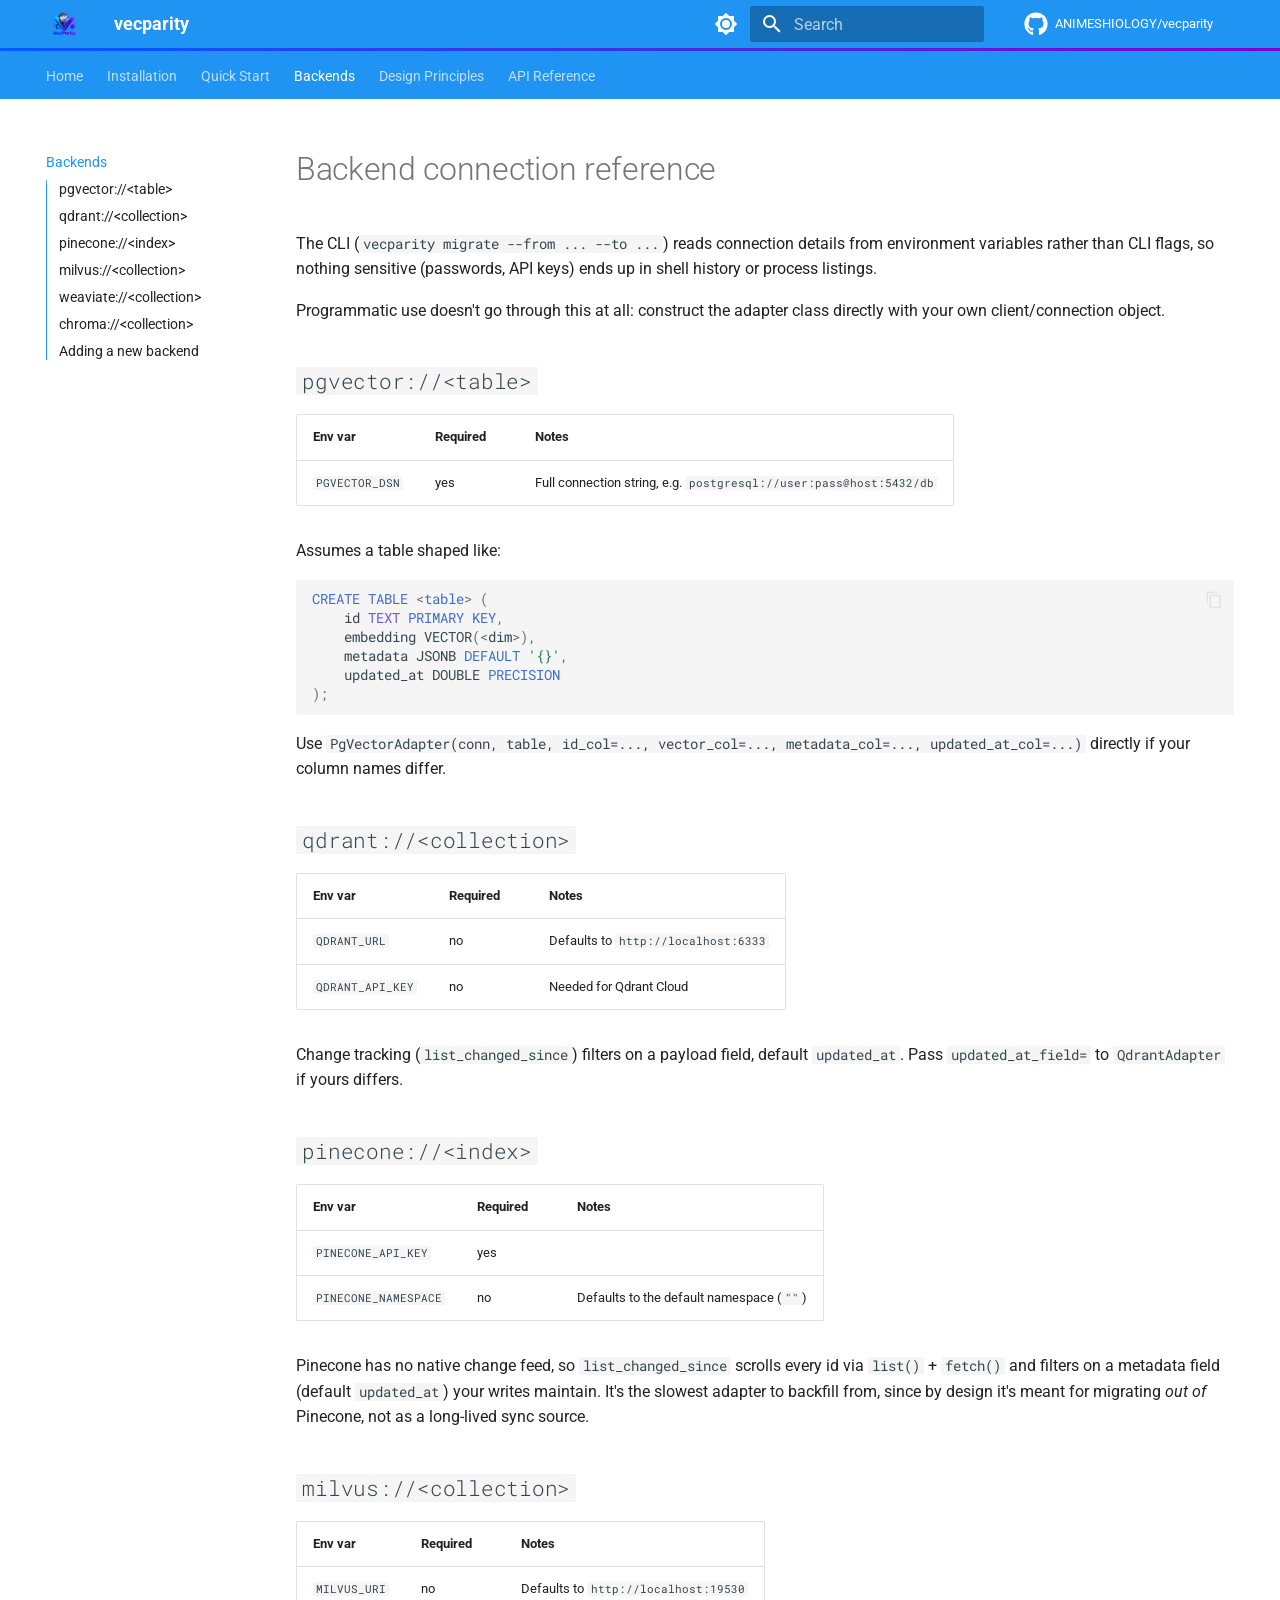
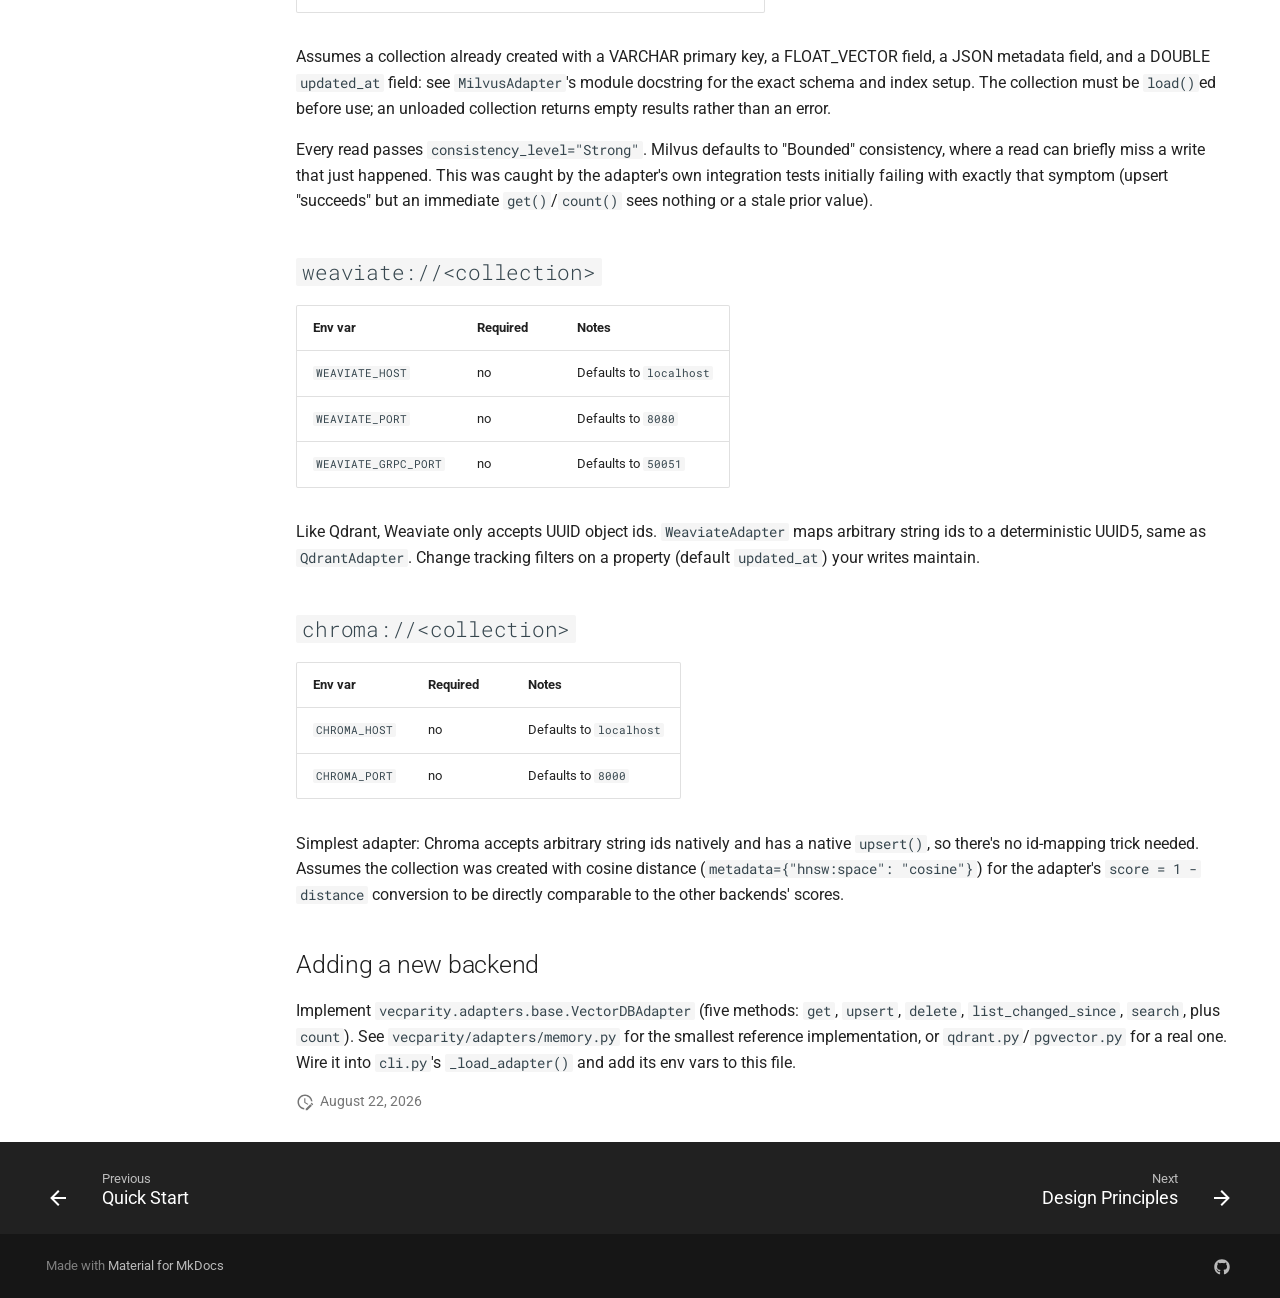
==== commit 4271d6d8: "Deployed cc9e255 with MkDocs version: 1.6.1" ====
--- a/backends/index.html
+++ b/backends/index.html
@@ -53,6 +53,8 @@
     
       <link rel="stylesheet" href="../assets/_mkdocstrings.css">
     
+      <link rel="stylesheet" href="../stylesheets/extra.css">
+    
     <script>__md_scope=new URL("..",location),__md_hash=e=>[...e].reduce(((e,_)=>(e<<5)-e+_.charCodeAt(0)),0),__md_get=(e,_=localStorage,t=__md_scope)=>JSON.parse(_.getItem(t.pathname+"."+e)),__md_set=(e,_,t=localStorage,a=__md_scope)=>{try{t.setItem(a.pathname+"."+e,JSON.stringify(_))}catch(e){}}</script>
     
       
@@ -69,7 +71,7 @@
     
     
     
-    <body dir="ltr" data-md-color-scheme="default" data-md-color-primary="indigo" data-md-color-accent="indigo">
+    <body dir="ltr" data-md-color-scheme="default" data-md-color-primary="blue" data-md-color-accent="purple">
   
     
     <input class="md-toggle" data-md-toggle="drawer" type="checkbox" id="__drawer" autocomplete="off">
@@ -124,7 +126,7 @@
     
     
     
-    <input class="md-option" data-md-color-media="" data-md-color-scheme="default" data-md-color-primary="indigo" data-md-color-accent="indigo"  aria-label="Switch to dark mode"  type="radio" name="__palette" id="__palette_0">
+    <input class="md-option" data-md-color-media="" data-md-color-scheme="default" data-md-color-primary="blue" data-md-color-accent="purple"  aria-label="Switch to dark mode"  type="radio" name="__palette" id="__palette_0">
     
       <label class="md-header__button md-icon" title="Switch to dark mode" for="__palette_1" hidden>
         <svg xmlns="http://www.w3.org/2000/svg" viewBox="0 0 24 24"><path d="M12 8a4 4 0 0 0-4 4 4 4 0 0 0 4 4 4 4 0 0 0 4-4 4 4 0 0 0-4-4m0 10a6 6 0 0 1-6-6 6 6 0 0 1 6-6 6 6 0 0 1 6 6 6 6 0 0 1-6 6m8-9.31V4h-4.69L12 .69 8.69 4H4v4.69L.69 12 4 15.31V20h4.69L12 23.31 15.31 20H20v-4.69L23.31 12z"/></svg>
@@ -134,7 +136,7 @@
     
     
     
-    <input class="md-option" data-md-color-media="" data-md-color-scheme="slate" data-md-color-primary="indigo" data-md-color-accent="indigo"  aria-label="Switch to light mode"  type="radio" name="__palette" id="__palette_1">
+    <input class="md-option" data-md-color-media="" data-md-color-scheme="slate" data-md-color-primary="blue" data-md-color-accent="purple"  aria-label="Switch to light mode"  type="radio" name="__palette" id="__palette_1">
     
       <label class="md-header__button md-icon" title="Switch to light mode" for="__palette_0" hidden>
         <svg xmlns="http://www.w3.org/2000/svg" viewBox="0 0 24 24"><path d="M12 18c-.89 0-1.74-.2-2.5-.55C11.56 16.5 13 14.42 13 12s-1.44-4.5-3.5-5.45C10.26 6.2 11.11 6 12 6a6 6 0 0 1 6 6 6 6 0 0 1-6 6m8-9.31V4h-4.69L12 .69 8.69 4H4v4.69L.69 12 4 15.31V20h4.69L12 23.31 15.31 20H20v-4.69L23.31 12z"/></svg>
@@ -173,6 +175,8 @@
           <svg xmlns="http://www.w3.org/2000/svg" viewBox="0 0 24 24"><path d="M19 6.41 17.59 5 12 10.59 6.41 5 5 6.41 10.59 12 5 17.59 6.41 19 12 13.41 17.59 19 19 17.59 13.41 12z"/></svg>
         </button>
       </nav>
+      
+        <div class="md-search__suggest" data-md-component="search-suggest"></div>
       
     </form>
     <div class="md-search__output">
@@ -194,7 +198,7 @@
         <a href="https://github.com/ANIMESHIOLOGY/vecparity" title="Go to repository" class="md-source" data-md-component="source">
   <div class="md-source__icon md-icon">
     
-    <svg xmlns="http://www.w3.org/2000/svg" viewBox="0 0 448 512"><!--! Font Awesome Free 7.1.0 by @fontawesome - https://fontawesome.com License - https://fontawesome.com/license/free (Icons: CC BY 4.0, Fonts: SIL OFL 1.1, Code: MIT License) Copyright 2025 Fonticons, Inc.--><path d="M439.6 236.1 244 40.5c-5.4-5.5-12.8-8.5-20.4-8.5s-15 3-20.4 8.4L162.5 81l51.5 51.5c27.1-9.1 52.7 16.8 43.4 43.7l49.7 49.7c34.2-11.8 61.2 31 35.5 56.7-26.5 26.5-70.2-2.9-56-37.3L240.3 199v121.9c25.3 12.5 22.3 41.8 9.1 55-6.4 6.4-15.2 10.1-24.3 10.1s-17.8-3.6-24.3-10.1c-17.6-17.6-11.1-46.9 11.2-56v-123c-20.8-8.5-24.6-30.7-18.6-45L142.6 101 8.5 235.1C3 240.6 0 247.9 0 255.5s3 15 8.5 20.4l195.6 195.7c5.4 5.4 12.7 8.4 20.4 8.4s15-3 20.4-8.4l194.7-194.7c5.4-5.4 8.4-12.8 8.4-20.4s-3-15-8.4-20.4"/></svg>
+    <svg xmlns="http://www.w3.org/2000/svg" viewBox="0 0 512 512"><!--! Font Awesome Free 7.1.0 by @fontawesome - https://fontawesome.com License - https://fontawesome.com/license/free (Icons: CC BY 4.0, Fonts: SIL OFL 1.1, Code: MIT License) Copyright 2025 Fonticons, Inc.--><path d="M173.9 397.4c0 2-2.3 3.6-5.2 3.6-3.3.3-5.6-1.3-5.6-3.6 0-2 2.3-3.6 5.2-3.6 3-.3 5.6 1.3 5.6 3.6m-31.1-4.5c-.7 2 1.3 4.3 4.3 4.9 2.6 1 5.6 0 6.2-2s-1.3-4.3-4.3-5.2c-2.6-.7-5.5.3-6.2 2.3m44.2-1.7c-2.9.7-4.9 2.6-4.6 4.9.3 2 2.9 3.3 5.9 2.6 2.9-.7 4.9-2.6 4.6-4.6-.3-1.9-3-3.2-5.9-2.9M252.8 8C114.1 8 8 113.3 8 252c0 110.9 69.8 205.8 169.5 239.2 12.8 2.3 17.3-5.6 17.3-12.1 0-6.2-.3-40.4-.3-61.4 0 0-70 15-84.7-29.8 0 0-11.4-29.1-27.8-36.6 0 0-22.9-15.7 1.6-15.4 0 0 24.9 2 38.6 25.8 21.9 38.6 58.6 27.5 72.9 20.9 2.3-16 8.8-27.1 16-33.7-55.9-6.2-112.3-14.3-112.3-110.5 0-27.5 7.6-41.3 23.6-58.9-2.6-6.5-11.1-33.3 2.6-67.9 20.9-6.5 69 27 69 27 20-5.6 41.5-8.5 62.8-8.5s42.8 2.9 62.8 8.5c0 0 48.1-33.6 69-27 13.7 34.7 5.2 61.4 2.6 67.9 16 17.7 25.8 31.5 25.8 58.9 0 96.5-58.9 104.2-114.8 110.5 9.2 7.9 17 22.9 17 46.4 0 33.7-.3 75.4-.3 83.6 0 6.5 4.6 14.4 17.3 12.1C436.2 457.8 504 362.9 504 252 504 113.3 391.5 8 252.8 8M105.2 352.9c-1.3 1-1 3.3.7 5.2 1.6 1.6 3.9 2.3 5.2 1 1.3-1 1-3.3-.7-5.2-1.6-1.6-3.9-2.3-5.2-1m-10.8-8.1c-.7 1.3.3 2.9 2.3 3.9 1.6 1 3.6.7 4.3-.7.7-1.3-.3-2.9-2.3-3.9-2-.6-3.6-.3-4.3.7m32.4 35.6c-1.6 1.3-1 4.3 1.3 6.2 2.3 2.3 5.2 2.6 6.5 1 1.3-1.3.7-4.3-1.3-6.2-2.2-2.3-5.2-2.6-6.5-1m-11.4-14.7c-1.6 1-1.6 3.6 0 5.9s4.3 3.3 5.6 2.3c1.6-1.3 1.6-3.9 0-6.2-1.4-2.3-4-3.3-5.6-2"/></svg>
   </div>
   <div class="md-source__repository">
     ANIMESHIOLOGY/vecparity
@@ -369,7 +373,7 @@
       <a href="https://github.com/ANIMESHIOLOGY/vecparity" title="Go to repository" class="md-source" data-md-component="source">
   <div class="md-source__icon md-icon">
     
-    <svg xmlns="http://www.w3.org/2000/svg" viewBox="0 0 448 512"><!--! Font Awesome Free 7.1.0 by @fontawesome - https://fontawesome.com License - https://fontawesome.com/license/free (Icons: CC BY 4.0, Fonts: SIL OFL 1.1, Code: MIT License) Copyright 2025 Fonticons, Inc.--><path d="M439.6 236.1 244 40.5c-5.4-5.5-12.8-8.5-20.4-8.5s-15 3-20.4 8.4L162.5 81l51.5 51.5c27.1-9.1 52.7 16.8 43.4 43.7l49.7 49.7c34.2-11.8 61.2 31 35.5 56.7-26.5 26.5-70.2-2.9-56-37.3L240.3 199v121.9c25.3 12.5 22.3 41.8 9.1 55-6.4 6.4-15.2 10.1-24.3 10.1s-17.8-3.6-24.3-10.1c-17.6-17.6-11.1-46.9 11.2-56v-123c-20.8-8.5-24.6-30.7-18.6-45L142.6 101 8.5 235.1C3 240.6 0 247.9 0 255.5s3 15 8.5 20.4l195.6 195.7c5.4 5.4 12.7 8.4 20.4 8.4s15-3 20.4-8.4l194.7-194.7c5.4-5.4 8.4-12.8 8.4-20.4s-3-15-8.4-20.4"/></svg>
+    <svg xmlns="http://www.w3.org/2000/svg" viewBox="0 0 512 512"><!--! Font Awesome Free 7.1.0 by @fontawesome - https://fontawesome.com License - https://fontawesome.com/license/free (Icons: CC BY 4.0, Fonts: SIL OFL 1.1, Code: MIT License) Copyright 2025 Fonticons, Inc.--><path d="M173.9 397.4c0 2-2.3 3.6-5.2 3.6-3.3.3-5.6-1.3-5.6-3.6 0-2 2.3-3.6 5.2-3.6 3-.3 5.6 1.3 5.6 3.6m-31.1-4.5c-.7 2 1.3 4.3 4.3 4.9 2.6 1 5.6 0 6.2-2s-1.3-4.3-4.3-5.2c-2.6-.7-5.5.3-6.2 2.3m44.2-1.7c-2.9.7-4.9 2.6-4.6 4.9.3 2 2.9 3.3 5.9 2.6 2.9-.7 4.9-2.6 4.6-4.6-.3-1.9-3-3.2-5.9-2.9M252.8 8C114.1 8 8 113.3 8 252c0 110.9 69.8 205.8 169.5 239.2 12.8 2.3 17.3-5.6 17.3-12.1 0-6.2-.3-40.4-.3-61.4 0 0-70 15-84.7-29.8 0 0-11.4-29.1-27.8-36.6 0 0-22.9-15.7 1.6-15.4 0 0 24.9 2 38.6 25.8 21.9 38.6 58.6 27.5 72.9 20.9 2.3-16 8.8-27.1 16-33.7-55.9-6.2-112.3-14.3-112.3-110.5 0-27.5 7.6-41.3 23.6-58.9-2.6-6.5-11.1-33.3 2.6-67.9 20.9-6.5 69 27 69 27 20-5.6 41.5-8.5 62.8-8.5s42.8 2.9 62.8 8.5c0 0 48.1-33.6 69-27 13.7 34.7 5.2 61.4 2.6 67.9 16 17.7 25.8 31.5 25.8 58.9 0 96.5-58.9 104.2-114.8 110.5 9.2 7.9 17 22.9 17 46.4 0 33.7-.3 75.4-.3 83.6 0 6.5 4.6 14.4 17.3 12.1C436.2 457.8 504 362.9 504 252 504 113.3 391.5 8 252.8 8M105.2 352.9c-1.3 1-1 3.3.7 5.2 1.6 1.6 3.9 2.3 5.2 1 1.3-1 1-3.3-.7-5.2-1.6-1.6-3.9-2.3-5.2-1m-10.8-8.1c-.7 1.3.3 2.9 2.3 3.9 1.6 1 3.6.7 4.3-.7.7-1.3-.3-2.9-2.3-3.9-2-.6-3.6-.3-4.3.7m32.4 35.6c-1.6 1.3-1 4.3 1.3 6.2 2.3 2.3 5.2 2.6 6.5 1 1.3-1.3.7-4.3-1.3-6.2-2.2-2.3-5.2-2.6-6.5-1m-11.4-14.7c-1.6 1-1.6 3.6 0 5.9s4.3 3.3 5.6 2.3c1.6-1.3 1.6-3.9 0-6.2-1.4-2.3-4-3.3-5.6-2"/></svg>
   </div>
   <div class="md-source__repository">
     ANIMESHIOLOGY/vecparity
@@ -1012,6 +1016,27 @@
 
 
 
+  
+    
+  
+  
+
+
+  <aside class="md-source-file">
+    
+      
+  <span class="md-source-file__fact">
+    <span class="md-icon" title="Last update">
+      <svg xmlns="http://www.w3.org/2000/svg" viewBox="0 0 24 24"><path d="M21 13.1c-.1 0-.3.1-.4.2l-1 1 2.1 2.1 1-1c.2-.2.2-.6 0-.8l-1.3-1.3c-.1-.1-.2-.2-.4-.2m-1.9 1.8-6.1 6V23h2.1l6.1-6.1zM12.5 7v5.2l4 2.4-1 1L11 13V7zM11 21.9c-5.1-.5-9-4.8-9-9.9C2 6.5 6.5 2 12 2c5.3 0 9.6 4.1 10 9.3-.3-.1-.6-.2-1-.2s-.7.1-1 .2C19.6 7.2 16.2 4 12 4c-4.4 0-8 3.6-8 8 0 4.1 3.1 7.5 7.1 7.9l-.1.2z"/></svg>
+    </span>
+    <span class="git-revision-date-localized-plugin git-revision-date-localized-plugin-date" title="August 22, 2026 15:05:02 UTC">August 22, 2026</span>
+  </span>
+
+    
+    
+    
+    
+  </aside>
 
 
 
@@ -1025,9 +1050,55 @@
 <script>var target=document.getElementById(location.hash.slice(1));target&&target.name&&(target.checked=target.name.startsWith("__tabbed_"))</script>
         </div>
         
+          <button type="button" class="md-top md-icon" data-md-component="top" hidden>
+  
+  <svg xmlns="http://www.w3.org/2000/svg" viewBox="0 0 24 24"><path d="M13 20h-2V8l-5.5 5.5-1.42-1.42L12 4.16l7.92 7.92-1.42 1.42L13 8z"/></svg>
+  Back to top
+</button>
+        
       </main>
       
         <footer class="md-footer">
+  
+    
+      
+      <nav class="md-footer__inner md-grid" aria-label="Footer" >
+        
+          
+          <a href="../quickstart/" class="md-footer__link md-footer__link--prev" aria-label="Previous: Quick Start">
+            <div class="md-footer__button md-icon">
+              
+              <svg xmlns="http://www.w3.org/2000/svg" viewBox="0 0 24 24"><path d="M20 11v2H8l5.5 5.5-1.42 1.42L4.16 12l7.92-7.92L13.5 5.5 8 11z"/></svg>
+            </div>
+            <div class="md-footer__title">
+              <span class="md-footer__direction">
+                Previous
+              </span>
+              <div class="md-ellipsis">
+                Quick Start
+              </div>
+            </div>
+          </a>
+        
+        
+          
+          <a href="../design-principles/" class="md-footer__link md-footer__link--next" aria-label="Next: Design Principles">
+            <div class="md-footer__title">
+              <span class="md-footer__direction">
+                Next
+              </span>
+              <div class="md-ellipsis">
+                Design Principles
+              </div>
+            </div>
+            <div class="md-footer__button md-icon">
+              
+              <svg xmlns="http://www.w3.org/2000/svg" viewBox="0 0 24 24"><path d="M4 11v2h12l-5.5 5.5 1.42 1.42L19.84 12l-7.92-7.92L10.5 5.5 16 11z"/></svg>
+            </div>
+          </a>
+        
+      </nav>
+    
   
   <div class="md-footer-meta md-typeset">
     <div class="md-footer-meta__inner md-grid">
@@ -1041,6 +1112,19 @@
   
 </div>
       
+        
+<div class="md-social">
+  
+    
+    
+    
+    
+    <a href="https://github.com/ANIMESHIOLOGY/vecparity" target="_blank" rel="noopener" title="vecparity on GitHub" class="md-social__link">
+      <svg xmlns="http://www.w3.org/2000/svg" viewBox="0 0 512 512"><!--! Font Awesome Free 7.1.0 by @fontawesome - https://fontawesome.com License - https://fontawesome.com/license/free (Icons: CC BY 4.0, Fonts: SIL OFL 1.1, Code: MIT License) Copyright 2025 Fonticons, Inc.--><path d="M173.9 397.4c0 2-2.3 3.6-5.2 3.6-3.3.3-5.6-1.3-5.6-3.6 0-2 2.3-3.6 5.2-3.6 3-.3 5.6 1.3 5.6 3.6m-31.1-4.5c-.7 2 1.3 4.3 4.3 4.9 2.6 1 5.6 0 6.2-2s-1.3-4.3-4.3-5.2c-2.6-.7-5.5.3-6.2 2.3m44.2-1.7c-2.9.7-4.9 2.6-4.6 4.9.3 2 2.9 3.3 5.9 2.6 2.9-.7 4.9-2.6 4.6-4.6-.3-1.9-3-3.2-5.9-2.9M252.8 8C114.1 8 8 113.3 8 252c0 110.9 69.8 205.8 169.5 239.2 12.8 2.3 17.3-5.6 17.3-12.1 0-6.2-.3-40.4-.3-61.4 0 0-70 15-84.7-29.8 0 0-11.4-29.1-27.8-36.6 0 0-22.9-15.7 1.6-15.4 0 0 24.9 2 38.6 25.8 21.9 38.6 58.6 27.5 72.9 20.9 2.3-16 8.8-27.1 16-33.7-55.9-6.2-112.3-14.3-112.3-110.5 0-27.5 7.6-41.3 23.6-58.9-2.6-6.5-11.1-33.3 2.6-67.9 20.9-6.5 69 27 69 27 20-5.6 41.5-8.5 62.8-8.5s42.8 2.9 62.8 8.5c0 0 48.1-33.6 69-27 13.7 34.7 5.2 61.4 2.6 67.9 16 17.7 25.8 31.5 25.8 58.9 0 96.5-58.9 104.2-114.8 110.5 9.2 7.9 17 22.9 17 46.4 0 33.7-.3 75.4-.3 83.6 0 6.5 4.6 14.4 17.3 12.1C436.2 457.8 504 362.9 504 252 504 113.3 391.5 8 252.8 8M105.2 352.9c-1.3 1-1 3.3.7 5.2 1.6 1.6 3.9 2.3 5.2 1 1.3-1 1-3.3-.7-5.2-1.6-1.6-3.9-2.3-5.2-1m-10.8-8.1c-.7 1.3.3 2.9 2.3 3.9 1.6 1 3.6.7 4.3-.7.7-1.3-.3-2.9-2.3-3.9-2-.6-3.6-.3-4.3.7m32.4 35.6c-1.6 1.3-1 4.3 1.3 6.2 2.3 2.3 5.2 2.6 6.5 1 1.3-1.3.7-4.3-1.3-6.2-2.2-2.3-5.2-2.6-6.5-1m-11.4-14.7c-1.6 1-1.6 3.6 0 5.9s4.3 3.3 5.6 2.3c1.6-1.3 1.6-3.9 0-6.2-1.4-2.3-4-3.3-5.6-2"/></svg>
+    </a>
+  
+</div>
+      
     </div>
   </div>
 </footer>
@@ -1054,7 +1138,7 @@
     
       
       
-      <script id="__config" type="application/json">{"annotate": null, "base": "..", "features": ["navigation.tabs", "navigation.sections", "navigation.expand", "toc.integrate", "content.code.copy"], "search": "../assets/javascripts/workers/search.2c215733.min.js", "tags": null, "translations": {"clipboard.copied": "Copied to clipboard", "clipboard.copy": "Copy to clipboard", "search.result.more.one": "1 more on this page", "search.result.more.other": "# more on this page", "search.result.none": "No matching documents", "search.result.one": "1 matching document", "search.result.other": "# matching documents", "search.result.placeholder": "Type to start searching", "search.result.term.missing": "Missing", "select.version": "Select version"}, "version": null}</script>
+      <script id="__config" type="application/json">{"annotate": null, "base": "..", "features": ["navigation.tabs", "navigation.sections", "navigation.expand", "navigation.top", "navigation.footer", "toc.integrate", "content.code.copy", "content.tooltips", "search.suggest", "search.highlight"], "search": "../assets/javascripts/workers/search.2c215733.min.js", "tags": null, "translations": {"clipboard.copied": "Copied to clipboard", "clipboard.copy": "Copy to clipboard", "search.result.more.one": "1 more on this page", "search.result.more.other": "# more on this page", "search.result.none": "No matching documents", "search.result.one": "1 matching document", "search.result.other": "# matching documents", "search.result.placeholder": "Type to start searching", "search.result.term.missing": "Missing", "select.version": "Select version"}, "version": null}</script>
     
     
       <script src="../assets/javascripts/bundle.d7400e89.min.js"></script>
--- a/stylesheets/extra.css
+++ b/stylesheets/extra.css
@@ -0,0 +1,35 @@
+/* Brand colors sampled directly from logo/vecparity_logo.png. */
+
+:root {
+  --md-primary-fg-color: #005bfd;
+  --md-primary-fg-color--light: #3378ff;
+  --md-primary-fg-color--dark: #0047cc;
+  --md-accent-fg-color: #8000d6;
+  --md-accent-fg-color--transparent: #8000d61a;
+}
+
+[data-md-color-scheme="slate"] {
+  --md-primary-fg-color: #3378ff;
+  --md-accent-fg-color: #a855f7;
+  --md-accent-fg-color--transparent: #a855f71a;
+  --md-default-bg-color: #0a0a12;
+  --md-default-bg-color--light: #0a0a12cc;
+  --md-default-bg-color--lighter: #0a0a1299;
+  --md-default-bg-color--lightest: #0a0a1212;
+  --md-default-fg-color--lightest: #0a0a1212;
+}
+
+/* Thin brand gradient under the header, echoing the logo's blue-to-purple. */
+.md-header {
+  box-shadow: none;
+  border-bottom: 3px solid transparent;
+  border-image: linear-gradient(90deg, #005bfd, #8000d6) 1;
+}
+
+[data-md-color-scheme="slate"] .md-header {
+  border-image: linear-gradient(90deg, #3378ff, #a855f7) 1;
+}
+
+.md-tabs {
+  border-bottom: none;
+}
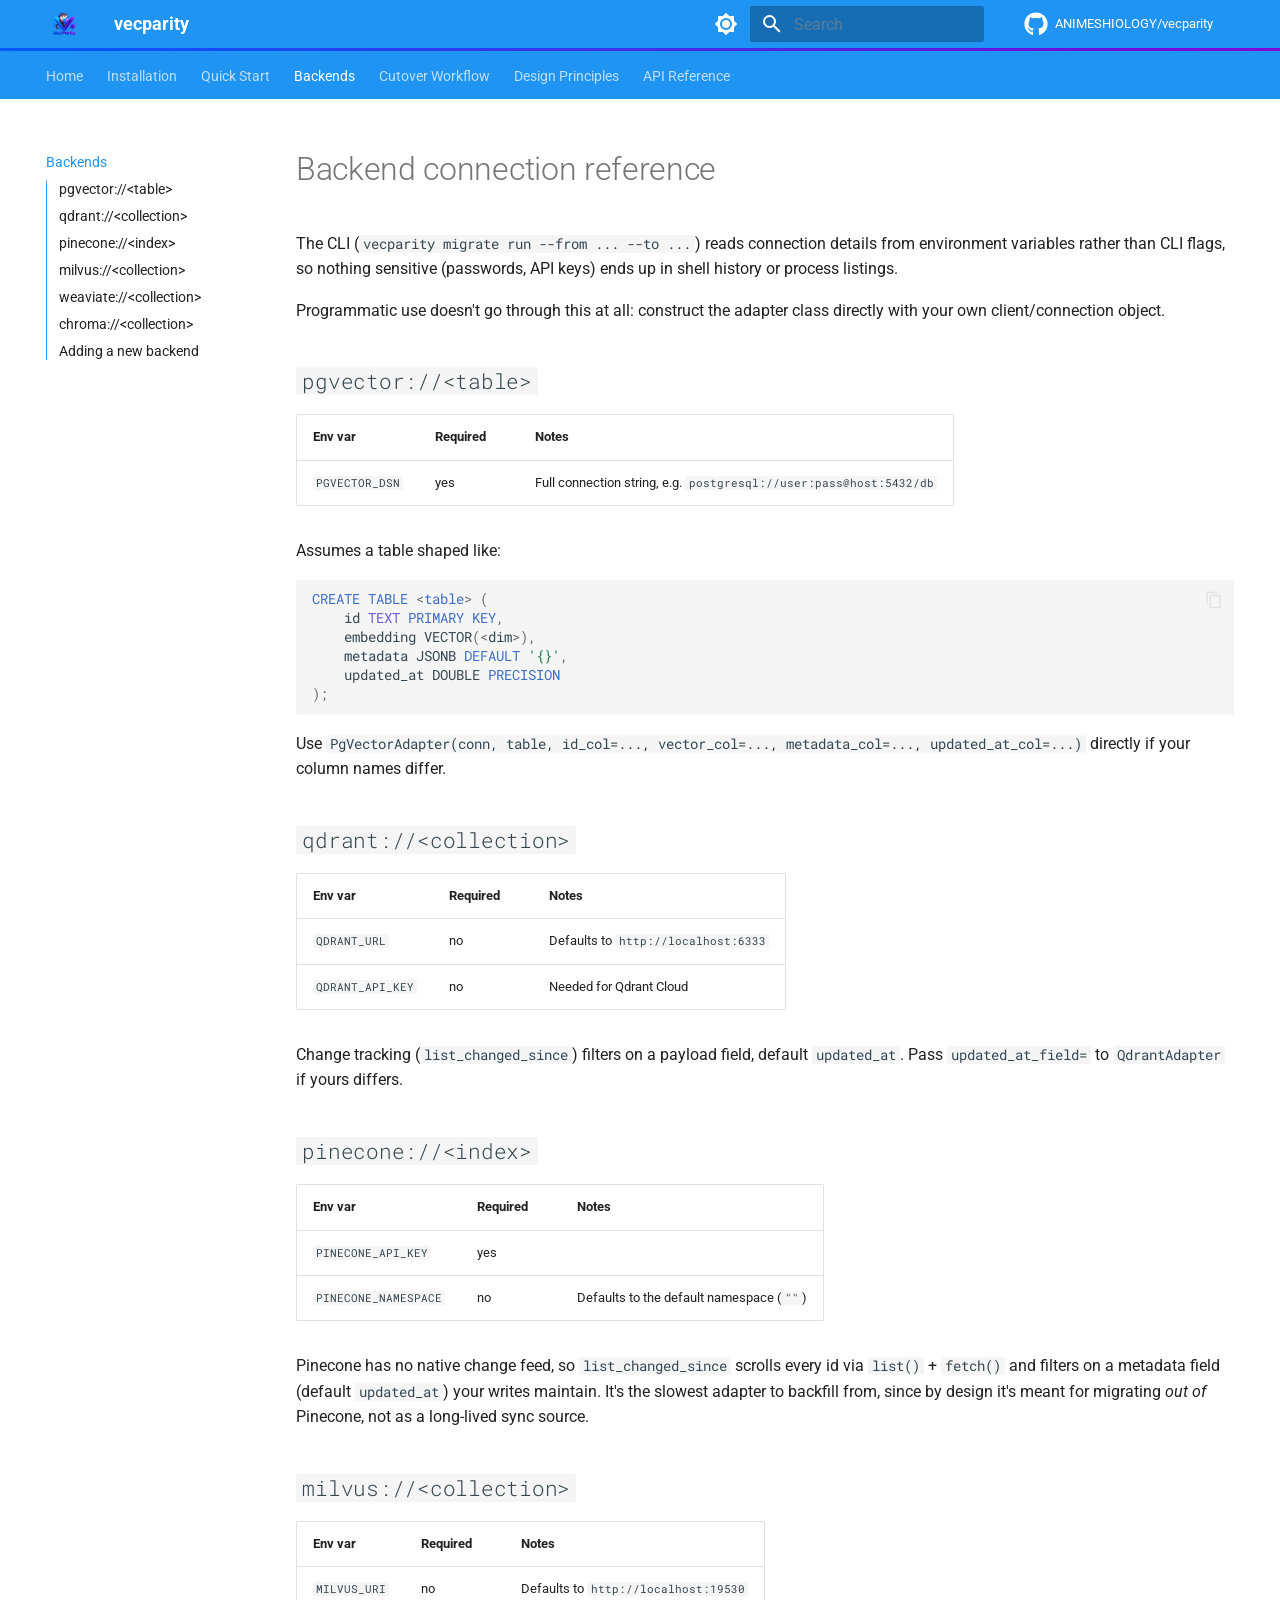
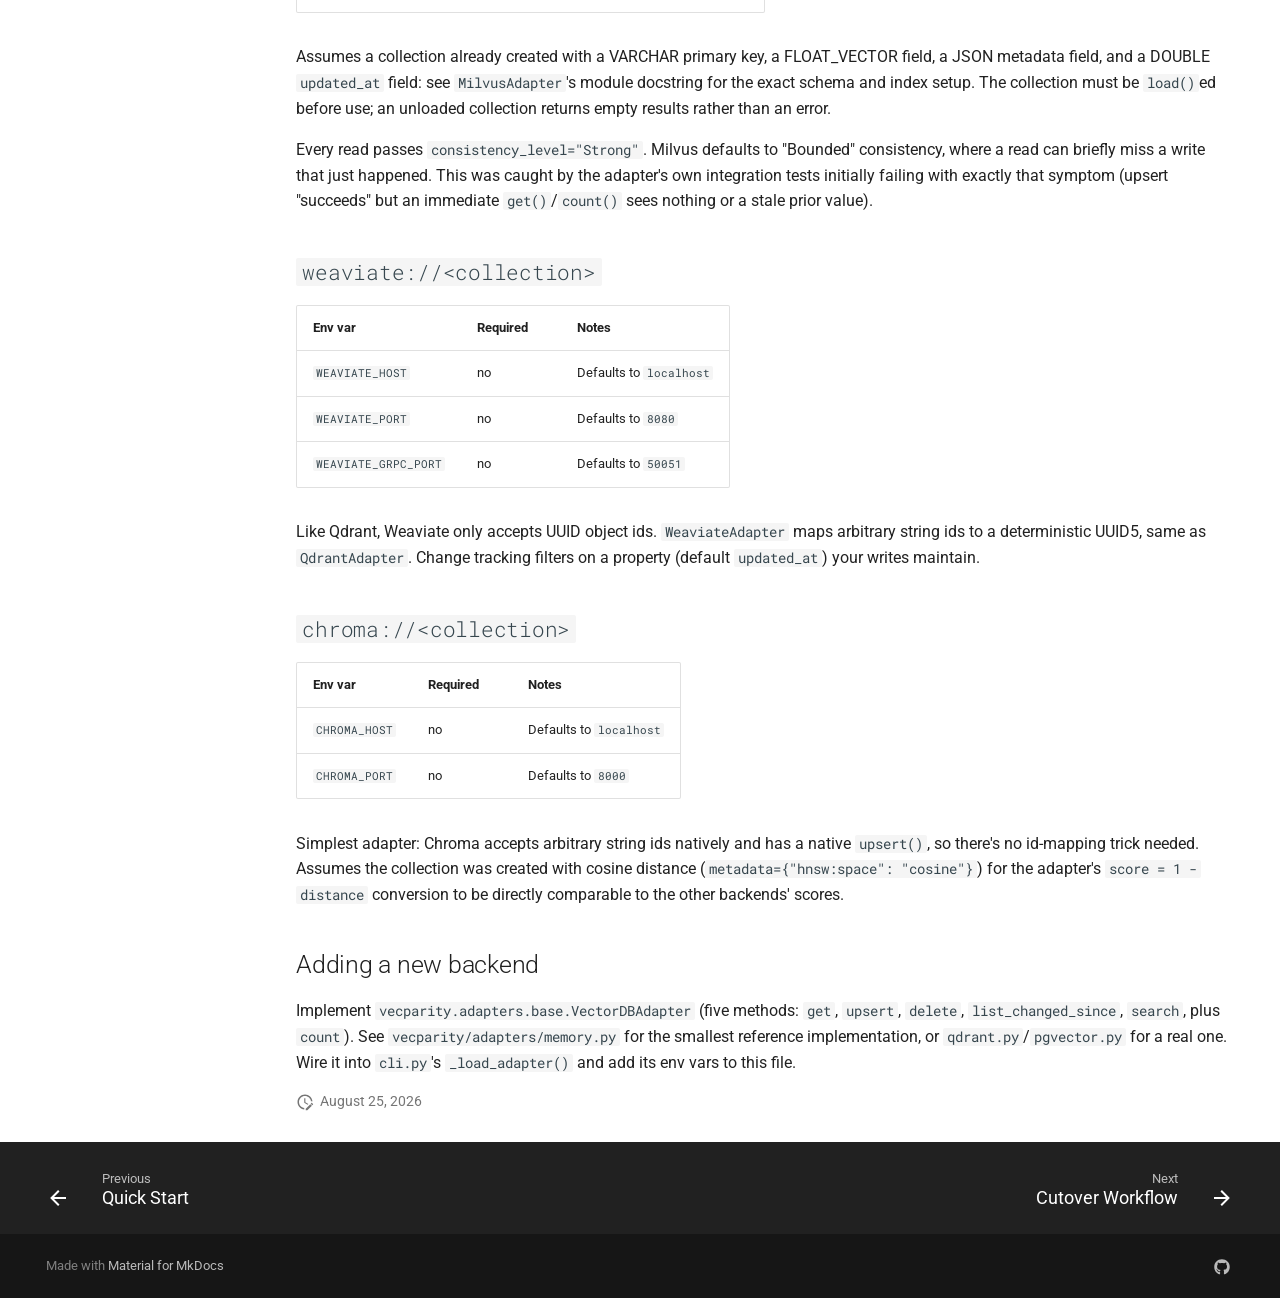
==== commit c5734434: "Deployed 976975b with MkDocs version: 1.6.1" ====
--- a/backends/index.html
+++ b/backends/index.html
@@ -14,7 +14,7 @@
         <link rel="prev" href="../quickstart/">
       
       
-        <link rel="next" href="../design-principles/">
+        <link rel="next" href="../cutover/">
       
       
         
@@ -304,6 +304,25 @@
   
   
     <li class="md-tabs__item">
+      <a href="../cutover/" class="md-tabs__link">
+        
+  
+  
+    
+  
+  Cutover Workflow
+
+      </a>
+    </li>
+  
+
+      
+        
+  
+  
+  
+  
+    <li class="md-tabs__item">
       <a href="../design-principles/" class="md-tabs__link">
         
   
@@ -622,6 +641,33 @@
   
   
     <li class="md-nav__item">
+      <a href="../cutover/" class="md-nav__link">
+        
+  
+  
+  <span class="md-ellipsis">
+    
+  
+    Cutover Workflow
+  
+
+    
+  </span>
+  
+  
+
+      </a>
+    </li>
+  
+
+    
+      
+      
+  
+  
+  
+  
+    <li class="md-nav__item">
       <a href="../design-principles/" class="md-nav__link">
         
   
@@ -664,10 +710,10 @@
         
           
         
-        <input class="md-nav__toggle md-toggle md-toggle--indeterminate" type="checkbox" id="__nav_6" >
-        
-          
-          <label class="md-nav__link" for="__nav_6" id="__nav_6_label" tabindex="0">
+        <input class="md-nav__toggle md-toggle md-toggle--indeterminate" type="checkbox" id="__nav_7" >
+        
+          
+          <label class="md-nav__link" for="__nav_7" id="__nav_7_label" tabindex="0">
             
   
   
@@ -685,8 +731,8 @@
             <span class="md-nav__icon md-icon"></span>
           </label>
         
-        <nav class="md-nav" data-md-level="1" aria-labelledby="__nav_6_label" aria-expanded="false">
-          <label class="md-nav__title" for="__nav_6">
+        <nav class="md-nav" data-md-level="1" aria-labelledby="__nav_7_label" aria-expanded="false">
+          <label class="md-nav__title" for="__nav_7">
             <span class="md-nav__icon md-icon"></span>
             
   
@@ -836,7 +882,7 @@
 
 
 <h1 id="backend-connection-reference">Backend connection reference</h1>
-<p>The CLI (<code>vecparity migrate --from ... --to ...</code>) reads connection details
+<p>The CLI (<code>vecparity migrate run --from ... --to ...</code>) reads connection details
 from environment variables rather than CLI flags, so nothing sensitive
 (passwords, API keys) ends up in shell history or process listings.</p>
 <p>Programmatic use doesn't go through this at all: construct the adapter
@@ -1029,7 +1075,7 @@
     <span class="md-icon" title="Last update">
       <svg xmlns="http://www.w3.org/2000/svg" viewBox="0 0 24 24"><path d="M21 13.1c-.1 0-.3.1-.4.2l-1 1 2.1 2.1 1-1c.2-.2.2-.6 0-.8l-1.3-1.3c-.1-.1-.2-.2-.4-.2m-1.9 1.8-6.1 6V23h2.1l6.1-6.1zM12.5 7v5.2l4 2.4-1 1L11 13V7zM11 21.9c-5.1-.5-9-4.8-9-9.9C2 6.5 6.5 2 12 2c5.3 0 9.6 4.1 10 9.3-.3-.1-.6-.2-1-.2s-.7.1-1 .2C19.6 7.2 16.2 4 12 4c-4.4 0-8 3.6-8 8 0 4.1 3.1 7.5 7.1 7.9l-.1.2z"/></svg>
     </span>
-    <span class="git-revision-date-localized-plugin git-revision-date-localized-plugin-date" title="August 22, 2026 15:05:02 UTC">August 22, 2026</span>
+    <span class="git-revision-date-localized-plugin git-revision-date-localized-plugin-date" title="August 25, 2026 17:58:32 UTC">August 25, 2026</span>
   </span>
 
     
@@ -1082,13 +1128,13 @@
         
         
           
-          <a href="../design-principles/" class="md-footer__link md-footer__link--next" aria-label="Next: Design Principles">
+          <a href="../cutover/" class="md-footer__link md-footer__link--next" aria-label="Next: Cutover Workflow">
             <div class="md-footer__title">
               <span class="md-footer__direction">
                 Next
               </span>
               <div class="md-ellipsis">
-                Design Principles
+                Cutover Workflow
               </div>
             </div>
             <div class="md-footer__button md-icon">
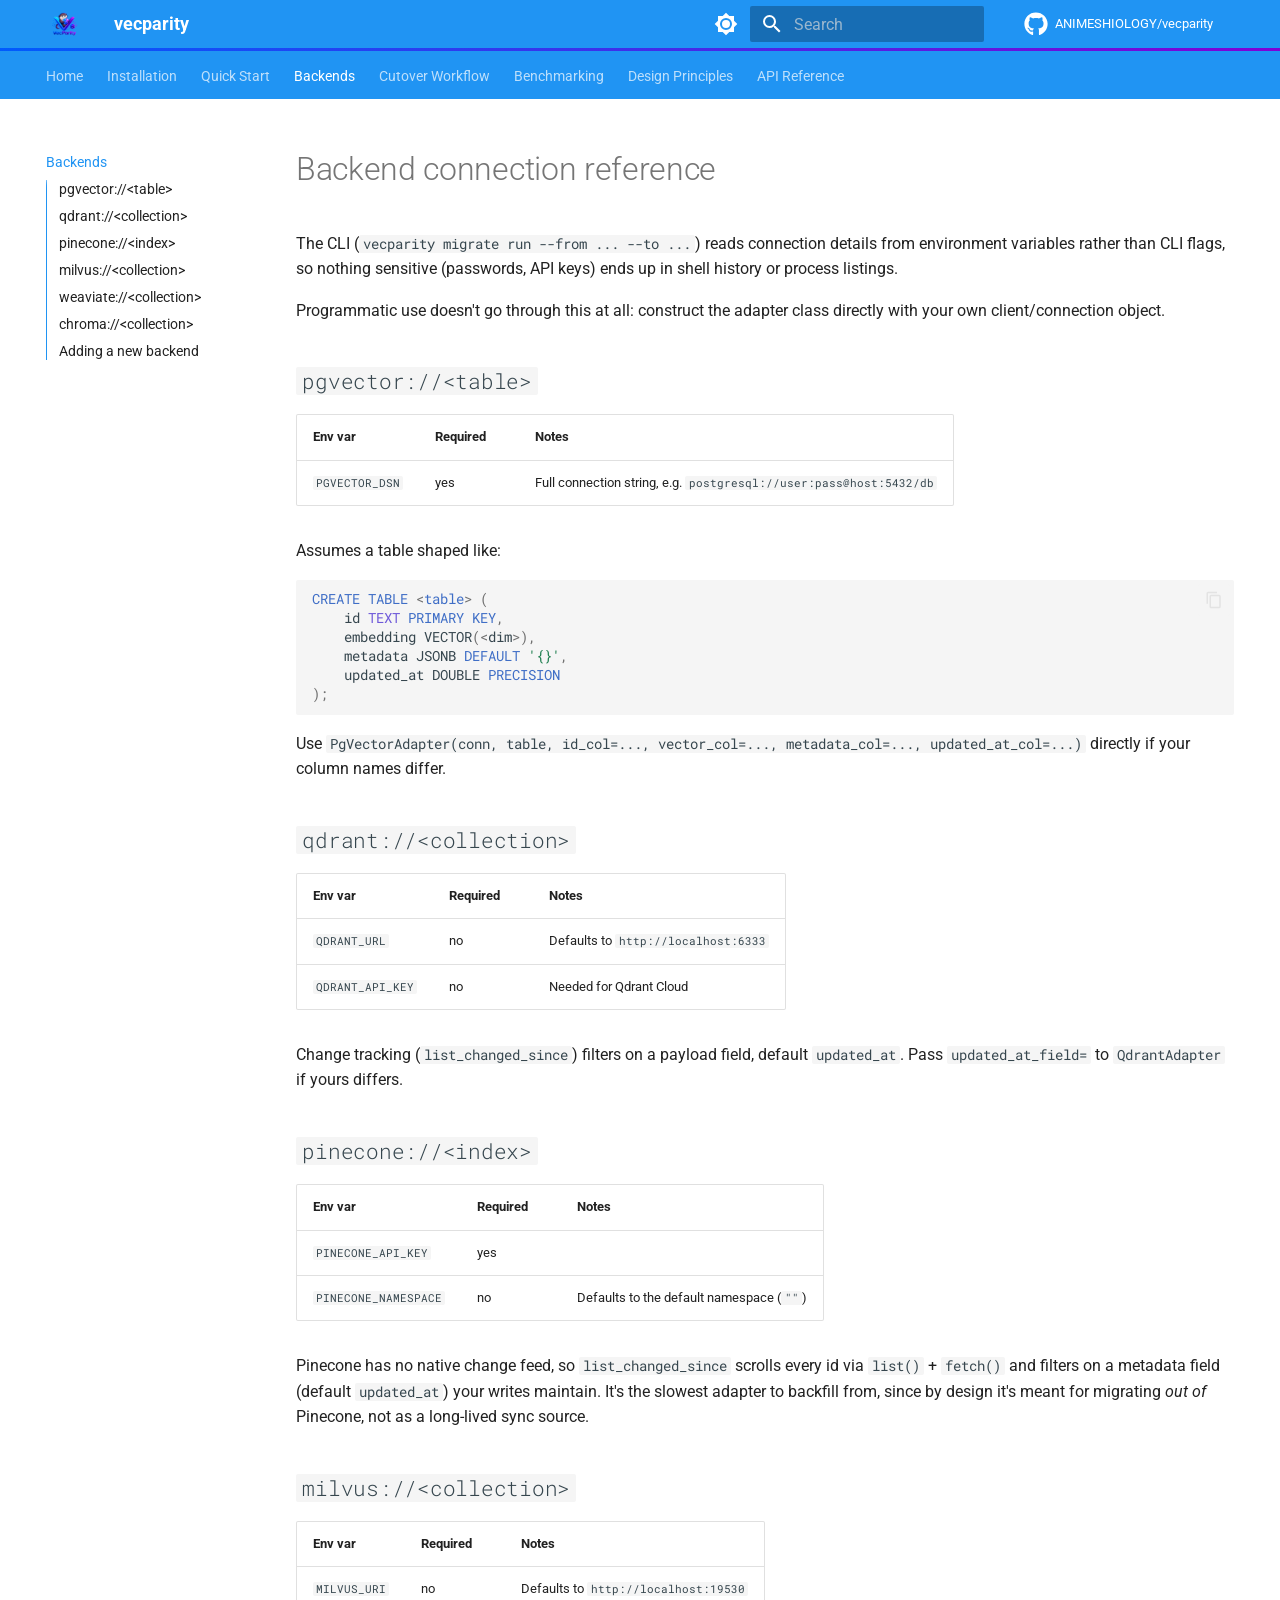
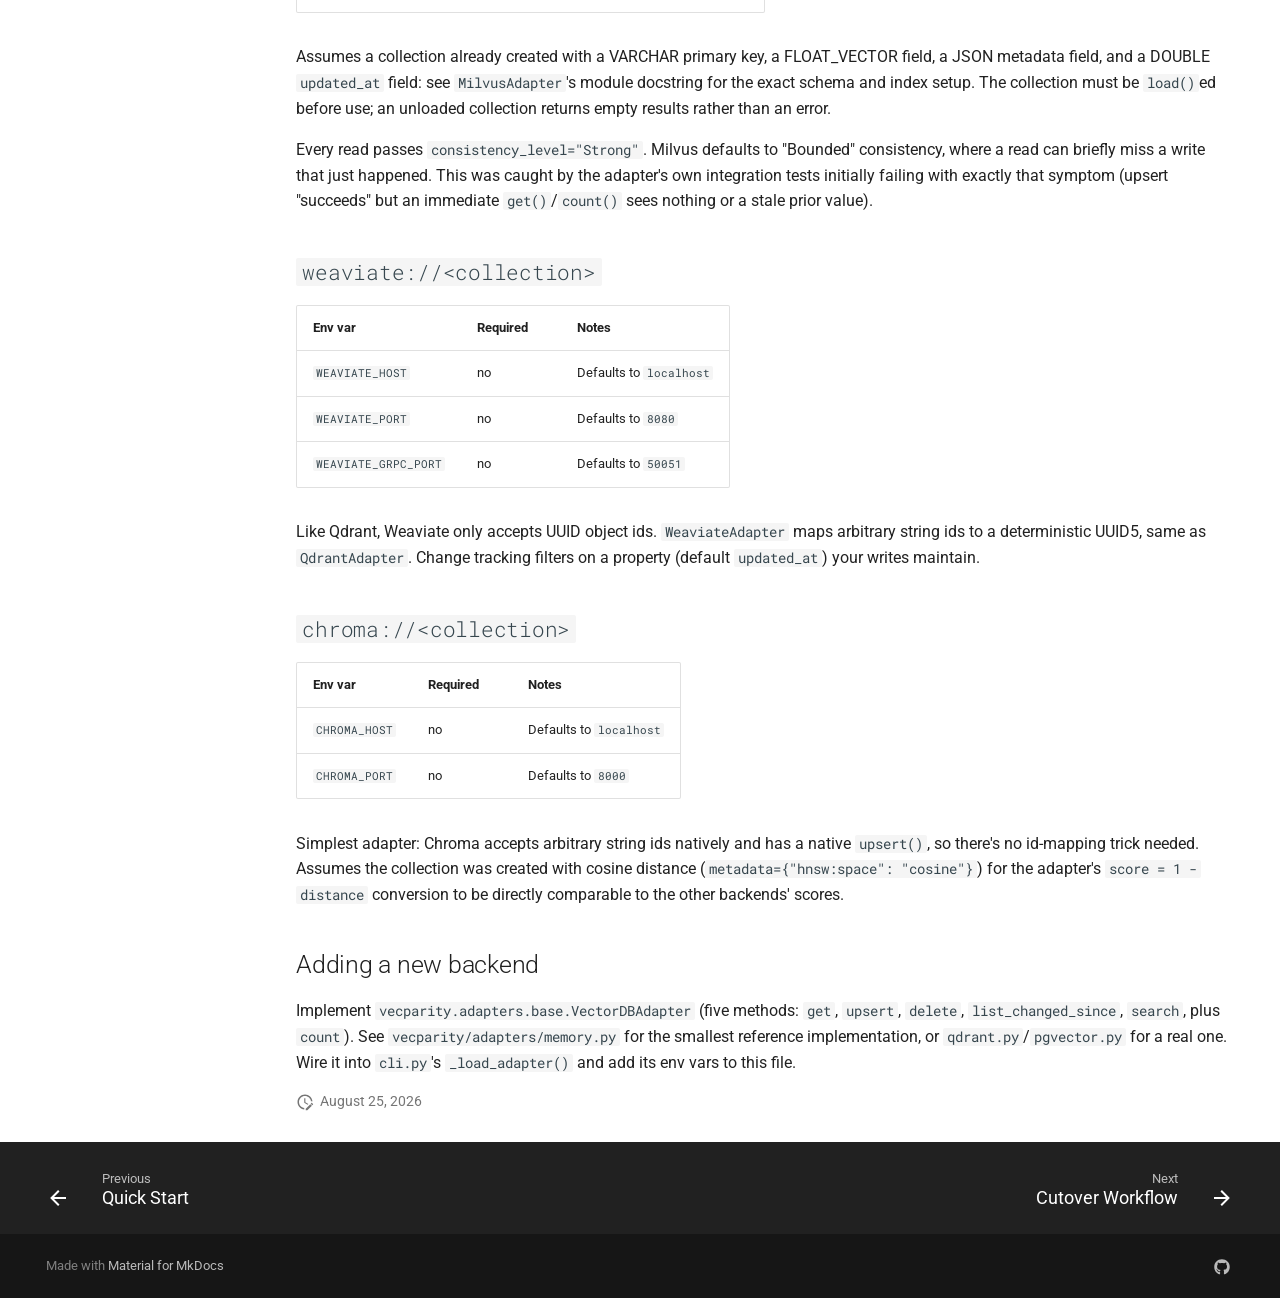
==== commit 664e511e: "Deployed bc07a99 with MkDocs version: 1.6.1" ====
--- a/backends/index.html
+++ b/backends/index.html
@@ -323,6 +323,25 @@
   
   
     <li class="md-tabs__item">
+      <a href="../benchmarking/" class="md-tabs__link">
+        
+  
+  
+    
+  
+  Benchmarking
+
+      </a>
+    </li>
+  
+
+      
+        
+  
+  
+  
+  
+    <li class="md-tabs__item">
       <a href="../design-principles/" class="md-tabs__link">
         
   
@@ -668,6 +687,33 @@
   
   
     <li class="md-nav__item">
+      <a href="../benchmarking/" class="md-nav__link">
+        
+  
+  
+  <span class="md-ellipsis">
+    
+  
+    Benchmarking
+  
+
+    
+  </span>
+  
+  
+
+      </a>
+    </li>
+  
+
+    
+      
+      
+  
+  
+  
+  
+    <li class="md-nav__item">
       <a href="../design-principles/" class="md-nav__link">
         
   
@@ -710,10 +756,10 @@
         
           
         
-        <input class="md-nav__toggle md-toggle md-toggle--indeterminate" type="checkbox" id="__nav_7" >
-        
-          
-          <label class="md-nav__link" for="__nav_7" id="__nav_7_label" tabindex="0">
+        <input class="md-nav__toggle md-toggle md-toggle--indeterminate" type="checkbox" id="__nav_8" >
+        
+          
+          <label class="md-nav__link" for="__nav_8" id="__nav_8_label" tabindex="0">
             
   
   
@@ -731,8 +777,8 @@
             <span class="md-nav__icon md-icon"></span>
           </label>
         
-        <nav class="md-nav" data-md-level="1" aria-labelledby="__nav_7_label" aria-expanded="false">
-          <label class="md-nav__title" for="__nav_7">
+        <nav class="md-nav" data-md-level="1" aria-labelledby="__nav_8_label" aria-expanded="false">
+          <label class="md-nav__title" for="__nav_8">
             <span class="md-nav__icon md-icon"></span>
             
   
